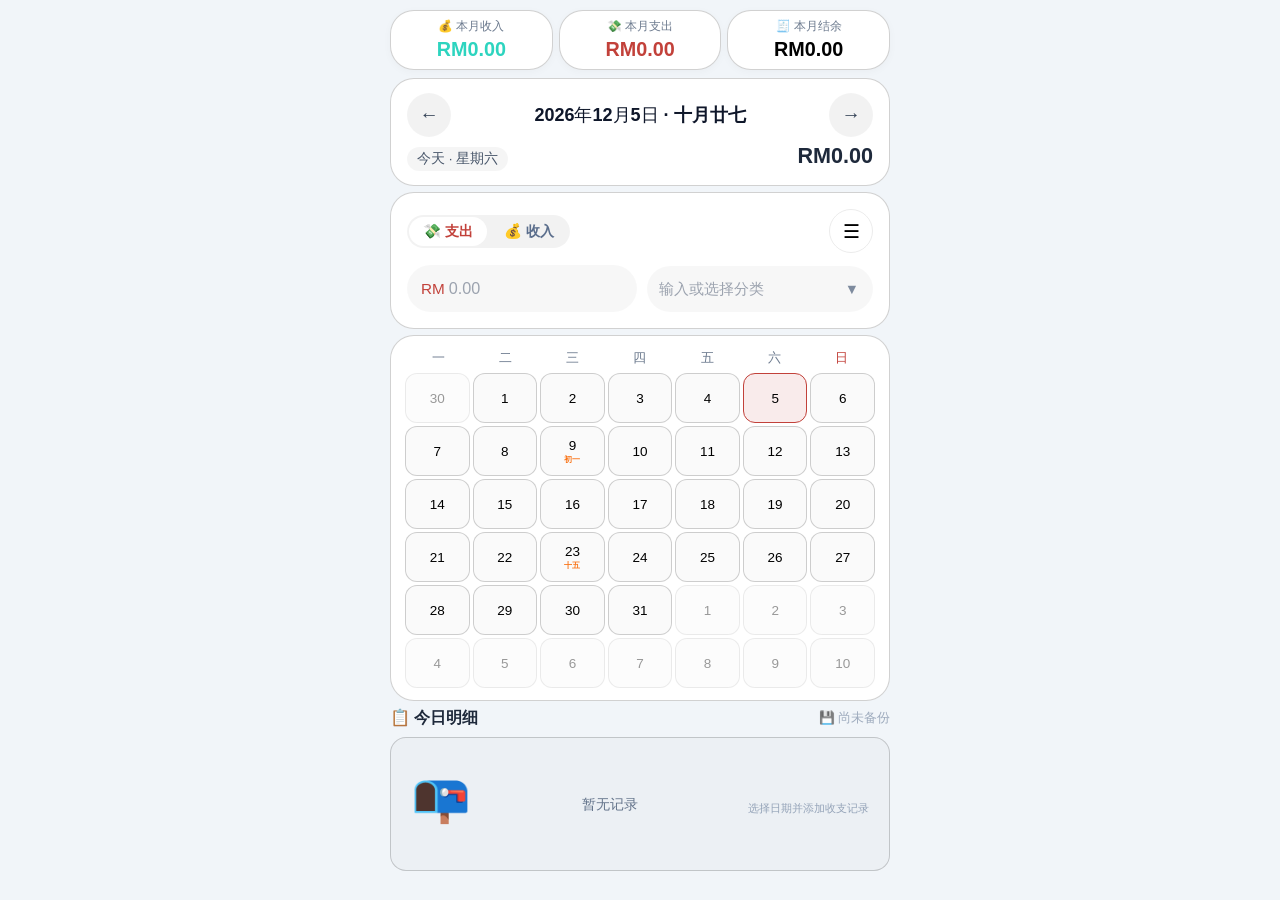
==== index.html @ 7024e341 "Add files via upload" ====
<!DOCTYPE html>
<html lang="zh">

<head>
    <link rel="manifest" href="./manifest.json">
    <meta name="theme-color" content="#f1f5f9" media="(prefers-color-scheme: light)">
    <meta name="theme-color" content="#0f172a" media="(prefers-color-scheme: dark)">
    <meta name="apple-mobile-web-app-capable" content="yes">
    <meta name="apple-mobile-web-app-status-bar-style" content="black-translucent">
    <meta name="apple-mobile-web-app-title" content="记账本">
    <link rel="apple-touch-icon" sizes="180x180" href="./icon-180.png">
<link rel="apple-touch-icon" sizes="192x192" href="./icon-192.png">
    <meta charset="UTF-8">
    <meta name="viewport" content="width=device-width, initial-scale=1.0, maximum-scale=1.0, user-scalable=no, viewport-fit=cover">
    <title>收支记账本</title>
    <style>
        * {
            box-sizing: border-box;
            margin: 0;
            padding: 0;
            -webkit-tap-highlight-color: transparent;
        }

        body {
            font-family: -apple-system, BlinkMacSystemFont, 'Segoe UI', Roboto, Helvetica, Arial, sans-serif;
            padding: 10px 10px;
            display: flex;
            justify-content: center;
            transition: background 0.2s ease, color 0.2s ease;
            font-size: var(--font-size-base);
            background: var(--bg-color);
        }

        :root {
            --card-radius: 24px;
            --card-padding: 16px;
            --stat-padding: 8px;
            --input-padding: 12px;
            --font-size-base: 18px;
            --expense-color: #c2413a;
            --income-color: #2dd4bf;
            --spacing-gap: 6px;
            --bg-color: #f1f5f9;
            --card-bg: #ffffff;
            --border-light: rgba(0, 0, 0, 0.18);
            --border-strong-light: rgba(0, 0, 0, 0.25);
        }

        .container {
            max-width: 500px;
            width: 100%;
            margin: 0 auto;
        }

        body,
        .stat-card,
        .input-card,
        .calendar-card,
        .list-card,
        .date-header,
        .amount-box,
        .category-wrapper,
        .calendar-day {
            transition: background 0.2s ease, border-color 0.2s ease, box-shadow 0.2s ease, color 0.2s ease;
        }

        .stats-row {
            display: flex;
            gap: var(--spacing-gap);
            margin-bottom: calc(var(--spacing-gap) + 2px);
        }

        .stat-card {
            flex: 1;
            background: var(--card-bg);
            border-radius: var(--card-radius);
            padding: var(--stat-padding) 4px;
            text-align: center;
            box-shadow: 0 2px 8px rgba(0, 0, 0, 0.03);
            border: 1px solid var(--border-light);
            cursor: pointer;
        }

        .stat-label {
            font-size: calc(var(--font-size-base) * 0.65);
            font-weight: 500;
            color: #6c7a8e;
            display: flex;
            align-items: center;
            justify-content: center;
            gap: 3px;
            margin-bottom: 4px;
        }

        .stat-number {
            font-size: calc(var(--font-size-base) * 1.1);
            font-weight: 700;
            font-variant-numeric: tabular-nums;
            white-space: nowrap;
        }

        .stat-card.income .stat-number {
            color: var(--income-color);
        }

        .stat-card.expense .stat-number {
            color: var(--expense-color);
        }

        .stat-card.balance .stat-number.positive {
            color: var(--income-color);
        }

        .stat-card.balance .stat-number.negative {
            color: var(--expense-color);
        }

        .date-header,
        .input-card,
        .calendar-card,
        .list-card {
            background: var(--card-bg);
            border-radius: var(--card-radius);
            border: 1px solid var(--border-light);
            margin-bottom: var(--spacing-gap);
        }

        .date-header {
            padding: calc(var(--card-padding) - 2px) var(--card-padding);
            cursor: pointer;
            user-select: none;
        }

        .calendar-nav {
            display: flex;
            justify-content: space-between;
            align-items: baseline;
            margin-bottom: 6px;
        }

        .nav-btn {
            background: rgba(0, 0, 0, 0.05);
            border: none;
            width: 44px;
            height: 44px;
            border-radius: 44px;
            font-size: 1.2rem;
            cursor: pointer;
            color: #334155;
            transition: transform 0.1s ease;
        }

        .nav-btn:active {
            background: rgba(0, 0, 0, 0.1);
            transform: scale(0.96);
        }

        #currentYearMonthDay {
            font-weight: 650;
            font-size: calc(var(--font-size-base) * 1);
            color: #0f172a;
        }

        .selected-row {
            display: flex;
            justify-content: space-between;
            align-items: baseline;
            margin-top: 2px;
            flex-wrap: wrap;
            gap: 6px;
        }

        .selected-label {
            font-size: calc(var(--font-size-base) * 0.75);
            color: #475569;
            background: rgba(0, 0, 0, 0.04);
            padding: 3px 10px;
            border-radius: 24px;
        }

        .selected-amount {
            font-size: calc(var(--font-size-base) * 1.2);
            font-weight: 700;
        }

        .selected-amount.positive {
            color: var(--income-color);
        }

        .selected-amount.negative {
            color: var(--expense-color);
        }

        .input-card {
            padding: var(--card-padding);
        }

        .input-header {
            display: flex;
            justify-content: space-between;
            align-items: center;
            margin-bottom: calc(var(--card-padding) - 4px);
        }

        .type-switch {
            display: flex;
            background: rgba(0, 0, 0, 0.05);
            border-radius: 32px;
            padding: 2px;
            gap: 3px;
        }

        .type-option {
            padding: 5px 14px;
            border-radius: 28px;
            font-weight: 600;
            font-size: calc(var(--font-size-base) * 0.8);
            cursor: pointer;
            color: #5b6e8c;
            transition: all 0.2s;
        }

        .type-option.expense.active {
            background: var(--card-bg);
            color: var(--expense-color);
        }

        .type-option.income.active {
            background: var(--card-bg);
            color: var(--income-color);
        }

        .menu-container {
            position: relative;
        }

        .menu-button {
            width: 44px;
            height: 44px;
            background: transparent;
            border-radius: 50%;
            border: 1px solid rgba(0, 0, 0, 0.08);
            display: flex;
            align-items: center;
            justify-content: center;
            font-size: 1.2rem;
            cursor: pointer;
            transition: transform 0.1s, background 0.1s;
        }

        .menu-button:active {
            transform: scale(0.95);
            background: rgba(0, 0, 0, 0.06);
        }

        .menu-dropdown {
            position: absolute;
            top: 48px;
            right: 0;
            background: var(--card-bg);
            border-radius: 20px;
            width: 210px;
            box-shadow: 0 10px 24px rgba(0, 0, 0, 0.12);
            display: none;
            z-index: 200;
            max-height: 450px;
            overflow-y: auto;
        }

        .menu-dropdown.show {
            display: block;
        }

        .menu-item {
            padding: 12px 14px;
            font-size: calc(var(--font-size-base) * 0.85);
            border-bottom: 1px solid rgba(0, 0, 0, 0.05);
            cursor: pointer;
            color: #1e293b;
            transition: background 0.1s;
        }

        .menu-item:active {
            background: rgba(0, 0, 0, 0.03);
        }

        .input-row {
            display: flex;
            gap: 10px;
            align-items: center;
        }

        .amount-box {
            flex: 1;
            background: rgba(0, 0, 0, 0.03);
            border-radius: 40px;
            display: flex;
            align-items: center;
            padding: 2px 14px;
            transition: all 0.2s ease;
        }

        .amount-box span {
            font-weight: 500;
            margin-right: 4px;
            font-size: calc(var(--font-size-base) * 0.85);
            transition: color 0.2s ease;
        }

        .amount-box input {
            flex: 1;
            border: none;
            background: transparent;
            padding: var(--input-padding) 0;
            outline: none;
            font-size: calc(var(--font-size-base) * 0.9);
            width: 100%;
            color: #1e293b;
        }

        .amount-box input::placeholder {
            color: #9ca3af;
        }

        .amount-box:focus-within {
            box-shadow: 0 0 0 2px var(--focus-color);
            background: rgba(0, 0, 0, 0.05);
        }

        .category-wrapper:focus-within {
            box-shadow: 0 0 0 2px var(--focus-color);
            background: rgba(0, 0, 0, 0.05);
        }

        .category-wrapper {
            flex: 1;
            position: relative;
            background: rgba(0, 0, 0, 0.03);
            border-radius: 40px;
            display: flex;
            align-items: center;
            padding: 2px 12px;
            gap: 4px;
            transition: all 0.2s ease;
        }

        #categoryInput {
            flex: 1;
            border: none;
            background: transparent;
            padding: var(--input-padding) 0;
            outline: none;
            font-size: calc(var(--font-size-base) * 0.85);
            width: 100%;
            color: #1e293b;
            cursor: pointer;
        }

        #categoryInput::placeholder {
            color: #9ca3af;
        }

        .dropdown-btn {
            background: transparent;
            border: none;
            font-size: calc(var(--font-size-base) * 0.8);
            color: #7e8b9e;
            cursor: pointer;
            padding: 0 2px;
        }

        .category-dropdown {
    position: absolute;
    top: calc(100% + 5px);
    left: 0;
    right: 0;
    background: var(--card-bg);
    border-radius: 18px;
    box-shadow: 0 8px 20px rgba(0, 0, 0, 0.15);
    z-index: 150;
    display: none;
    max-height: 220px;
    overflow-y: auto;
    border: 1px solid var(--border-light);
    -webkit-overflow-scrolling: touch;
    transform: translateZ(0);
}

        .category-dropdown.show {
            display: block;
        }

        .category-item {
            padding: 12px 14px;
            cursor: pointer;
            border-bottom: 1px solid rgba(0, 0, 0, 0.05);
            font-size: calc(var(--font-size-base) * 0.85);
            transition: background 0.1s;
        }

        .category-item:last-child {
            border-bottom: none;
        }

        .category-item:active {
            background: rgba(0, 0, 0, 0.05);
        }

        .calendar-card {
            padding: calc(var(--card-padding) - 2px) calc(var(--card-padding) - 2px) calc(var(--card-padding) - 4px);
        }

        .weekdays {
            display: grid;
            grid-template-columns: repeat(7, 1fr);
            text-align: center;
            margin-bottom: 6px;
            font-size: calc(var(--font-size-base) * 0.7);
            font-weight: 500;
            color: #6c7a8e;
        }

        .weekdays span:last-child {
            color: var(--expense-color);
        }

        .calendar-grid {
            display: grid;
            grid-template-columns: repeat(7, 1fr);
            gap: 3px;
        }

        .calendar-day {
            min-height: 50px;
            display: flex;
            flex-direction: column;
            align-items: center;
            justify-content: center;
            background: rgba(0, 0, 0, 0.02);
            border-radius: 12px;
            cursor: pointer;
            font-size: calc(var(--font-size-base) * 0.75);
            border: 1px solid var(--border-light);
            transition: all 0.1s ease;
            padding: 4px 0;
        }

        .calendar-day:active {
            transform: scale(0.96);
        }

        .calendar-day.other-month {
            opacity: 0.4;
        }

        .calendar-day.today {
            background: rgba(194, 65, 58, 0.1);
            border-color: var(--expense-color);
            animation: breath 2s ease-in-out infinite;
        }

        .calendar-day.selected:not(.today) {
            border: 2px solid #3b82f6;
            background: rgba(59, 130, 246, 0.1);
            box-shadow: 0 0 0 1px rgba(59, 130, 246, 0.2);
            animation: none;
        }

        @keyframes breath {
            0% {
                border-color: var(--expense-color);
                background: rgba(194, 65, 58, 0.1);
                box-shadow: 0 0 0px 0px rgba(194, 65, 58, 0.2);
            }

            50% {
                border-color: var(--expense-color);
                background: rgba(194, 65, 58, 0.25);
                box-shadow: 0 0 8px 3px rgba(194, 65, 58, 0.4);
            }

            100% {
                border-color: var(--expense-color);
                background: rgba(194, 65, 58, 0.1);
                box-shadow: 0 0 0px 0px rgba(194, 65, 58, 0.2);
            }
        }

        .day-number {
            font-weight: 500;
        }

        .day-expense {
            font-size: calc(var(--font-size-base) * 0.5);
            color: var(--expense-color);
            margin-top: 1px;
        }

        .day-income {
            font-size: calc(var(--font-size-base) * 0.5);
            color: var(--income-color);
            margin-top: 1px;
        }

        .list-card {
            padding: calc(var(--card-padding) - 2px) var(--card-padding);
            margin-bottom: 8px;
        }

        .entries-header {
            display: flex;
            justify-content: space-between;
            align-items: center;
            margin-bottom: 8px;
            flex-wrap: wrap;
            gap: 4px;
        }

        #backupStatus {
            font-size: calc(var(--font-size-base) * 0.7);
            color: #8b9ab0;
            opacity: 0.8;
        }

        body.dark-mode #backupStatus {
            color: #94a3b8;
        }

        .entries-header h4 {
            font-size: calc(var(--font-size-base) * 0.9);
            font-weight: 600;
            color: #1e293b;
        }

        .view-more-btn {
            background: none;
            border: none;
            color: var(--expense-color);
            font-size: calc(var(--font-size-base) * 0.7);
            cursor: pointer;
            padding: 8px 12px;
            transition: opacity 0.2s;
        }

        .view-more-btn:active {
            opacity: 0.6;
        }

        .entries-list {
            list-style: none;
        }

        .entries-list li {
            background: rgba(0, 0, 0, 0.02);
            border-radius: 16px;
            padding: 8px 10px;
            margin-bottom: 6px;
            display: flex;
            justify-content: space-between;
            align-items: center;
            border: 1px solid var(--border-light);
            transition: all 0.1s;
        }

        .entries-list li:active {
            transform: scale(0.98);
        }

        .entry-info {
            flex: 1;
        }

        .entry-note {
            font-weight: 500;
            font-size: calc(var(--font-size-base) * 0.85);
            color: #1e293b;
        }

        .entry-time {
            font-size: calc(var(--font-size-base) * 0.6);
            color: #8b9ab0;
            margin-top: 2px;
        }

        .entry-actions {
            display: flex;
            gap: 12px;
            align-items: center;
        }

        .entry-amount {
            font-weight: 700;
            font-size: calc(var(--font-size-base) * 0.85);
        }

        .entry-amount.expense {
            color: var(--expense-color);
        }

        .entry-amount.income {
            color: var(--income-color);
        }

        .edit-btn,
        .delete-btn {
            cursor: pointer;
            font-size: calc(var(--font-size-base) * 0.9);
            opacity: 0.6;
            transition: opacity 0.1s;
            padding: 4px;
        }

        .edit-btn:active,
        .delete-btn:active {
            opacity: 1;
            transform: scale(0.95);
        }

        .empty-state {
            text-align: center;
            color: #a0b3cc;
            padding: 20px;
            font-size: calc(var(--font-size-base) * 0.8);
        }

        .toast-container {
            position: fixed;
            bottom: 20px;
            left: 50%;
            transform: translateX(-50%);
            z-index: 1100;
            pointer-events: none;
        }

        .toast {
            background: #1e293b;
            color: white;
            padding: 8px 18px;
            border-radius: 32px;
            font-size: calc(var(--font-size-base) * 0.8);
            animation: fadeInOut 2s ease;
            box-shadow: 0 4px 12px rgba(0, 0, 0, 0.15);
        }

        @keyframes fadeInOut {
            0% {
                opacity: 0;
                transform: translateY(10px);
            }

            15% {
                opacity: 1;
                transform: translateY(0);
            }

            85% {
                opacity: 1;
                transform: translateY(0);
            }

            100% {
                opacity: 0;
                transform: translateY(-10px);
            }
        }

        .modal-overlay {
            position: fixed;
            top: 0;
            left: 0;
            width: 100%;
            height: 100%;
            background: rgba(0, 0, 0, 0.5);
            display: flex;
            align-items: center;
            justify-content: center;
            z-index: 1000;
            animation: fadeIn 0.2s ease;
        }

        @keyframes fadeIn {
            from {
                opacity: 0;
            }

            to {
                opacity: 1;
            }
        }

        .modal-content {
    background: white;
    border-radius: 28px;
    width: 90%;
    max-width: 360px;
    max-height: 85vh;
    overflow: hidden;
    display: flex;
    flex-direction: column;
    animation: slideUp 0.2s ease;
    box-shadow: 0 20px 35px rgba(0, 0, 0, 0.2);
}

        .modal-header {
            display: flex;
            justify-content: space-between;
            align-items: center;
            padding: 16px 20px;
            border-bottom: 1px solid var(--border-light);
        }

        .modal-title {
            font-size: 1.2rem;
            font-weight: 600;
            margin: 0;
        }

        .modal-close {
            background: none;
            border: none;
            font-size: 1.2rem;
            cursor: pointer;
            padding: 4px 8px;
            border-radius: 20px;
            color: #64748b;
        }

        .modal-close:hover {
            background: #f1f5f9;
        }

        .modal-body {
    flex: 1;
    overflow-y: auto;
    padding: 16px 20px;

    -webkit-overflow-scrolling: touch;

    /* 👇 新增关键 */
    min-height: 0;
    max-height: 100%;
    touch-action: pan-y;
}

        .modal-footer {
            padding: 12px 20px;
            border-top: 1px solid var(--border-light);
        }

        @keyframes slideUp {
            from {
                opacity: 0;
                transform: translateY(20px);
            }

            to {
                opacity: 1;
                transform: translateY(0);
            }
        }

        .settings-item {
            margin-bottom: 20px;
            border-bottom: 1px solid #f0f0f0;
            padding-bottom: 16px;
        }

        .settings-item:last-child {
            border-bottom: none;
        }

        .settings-label {
            font-size: calc(var(--font-size-base) * 0.75);
            font-weight: 500;
            color: #64748b;
        }

        .settings-value {
            font-size: calc(var(--font-size-base) * 0.7);
            color: #94a3b8;
            margin-top: 4px;
        }

        .reset-btn {
            background: #f1f5f9;
            border: none;
            padding: 10px;
            border-radius: 28px;
            width: 100%;
            margin-top: 10px;
            cursor: pointer;
            font-size: 0.85rem;
            color: #c2413a;
            transition: all 0.1s;
        }

        .close-btn {
            width: 100%;
            background: #f1f5f9;
            border: none;
            padding: 10px;
            border-radius: 28px;
            cursor: pointer;
            font-size: 0.85rem;
            transition: all 0.1s;
        }

        .close-btn:active,
        .reset-btn:active {
            background: #e2e8f0;
            transform: scale(0.98);
        }

        .hsl-group {
            margin-top: 8px;
        }

        .hsl-row {
            display: flex;
            align-items: center;
            gap: 10px;
            width: 100%;
            margin-top: 6px;
        }

        .hsl-sub-label {
            width: 42px;
            font-size: 0.7rem;
            color: #6c7a8e;
            flex-shrink: 0;
        }

        .color-preview-block {
            width: 42px;
            height: 36px;
            border-radius: 12px;
            border: 1px solid #ddd;
            flex-shrink: 0;
        }

        .hsl-row input[type="range"],
        .settings-item input[type="range"] {
            flex: 1 1 auto;
            width: 100%;
            min-width: 0;
            display: block;
            height: 5px;
            appearance: none;
            border-radius: 999px;
            background: linear-gradient(to right, #e5e7eb, #cbd5e1);
            outline: none;
        }

        .hsl-row input[type="range"]::-webkit-slider-thumb,
        .settings-item input[type="range"]::-webkit-slider-thumb {
            appearance: none;
            width: 18px;
            height: 18px;
            border-radius: 50%;
            background: #ffffff;
            border: 2px solid #cbd5e1;
            cursor: pointer;
            box-shadow: 0 2px 8px rgba(0, 0, 0, 0.2);
        }

        .hsl-row input[type="range"]:active::-webkit-slider-thumb,
        .settings-item input[type="range"]:active::-webkit-slider-thumb {
            transform: scale(1.1);
        }

        .edit-cat-btn,
        .delete-cat-btn {
            border: none;
            padding: 6px 12px;
            border-radius: 20px;
            font-size: 0.75rem;
            font-weight: 500;
        }

        .edit-cat-btn {
            background: rgba(59, 130, 246, 0.1);
            color: #3b82f6;
        }

        .delete-cat-btn {
            background: rgba(239, 68, 68, 0.1);
            color: #ef4444;
        }

        .add-cat-input {
            display: flex;
            gap: 8px;
            margin-top: 14px;
        }

        .add-cat-input input {
            flex: 1;
            padding: 8px;
            border-radius: 28px;
            border: 1px solid #e2e8f0;
            outline: none;
            font-size: 0.85rem;
        }

        .add-cat-input button {
            background: var(--income-color);
            color: white;
            border: none;
            padding: 8px 14px;
            border-radius: 28px;
            cursor: pointer;
            font-size: 0.8rem;
        }

        .search-result-item {
            padding: 10px;
            border-bottom: 1px solid var(--border-light);
            display: flex;
            cursor: pointer;
            justify-content: space-between;
        }

        .pay-card {
            display: flex;
            align-items: center;
            gap: 12px;
            padding: 14px 16px;
            border-radius: 18px;
            background: rgba(0, 0, 0, 0.04);
            cursor: pointer;
            transition: all 0.15s;
            border: 1px solid var(--border-light);
        }

        .pay-card:active {
            background: rgba(0, 0, 0, 0.08);
            transform: scale(0.98);
        }

        @media (max-width: 380px) {
            .calendar-day {
                min-height: 40px;
                font-size: calc(var(--font-size-base) * 0.7);
            }

            .day-expense,
            .day-income {
                font-size: calc(var(--font-size-base) * 0.45);
            }
        }

        /* 暗色模式 */
        body.dark-mode {
            --bg-color: #0f172a;
            --card-bg: #1e293b;
            --border-light: rgba(255, 255, 255, 0.08);
            --border-strong-light: rgba(255, 255, 255, 0.18);
        }

        body.dark-mode .stat-card,
        body.dark-mode .input-card,
        body.dark-mode .calendar-card,
        body.dark-mode .list-card,
        body.dark-mode .date-header {
            border-color: rgba(255, 255, 255, 0.15);
            background: var(--card-bg);
        }

        body.dark-mode .stat-label {
            color: #94a3b8;
        }

        body.dark-mode .selected-label {
            background: rgba(255, 255, 255, 0.15);
            color: #cbd5e1;
        }

        body.dark-mode .entries-header h4 {
            color: #f1f5f9;
        }

        body.dark-mode .entries-list li {
            background: rgba(255, 255, 255, 0.08);
            border-color: rgba(255, 255, 255, 0.1);
        }

        body.dark-mode .entry-note {
            color: #f1f5f9;
        }

        body.dark-mode .entry-time {
            color: #94a3b8;
        }

        body.dark-mode .amount-box input,
        body.dark-mode #categoryInput {
            color: #f1f5f9;
        }

        body.dark-mode .category-dropdown {
            background: #1e293b;
            border-color: rgba(255, 255, 255, 0.1);
        }

        body.dark-mode .category-item {
            color: #e2e8f0;
            border-bottom-color: rgba(255, 255, 255, 0.1);
        }

        body.dark-mode .menu-button {
            background: transparent;
            border: 1px solid rgba(255, 255, 255, 0.15);
            color: #e2e8f0;
        }

        body.dark-mode .menu-button:active {
            background: rgba(255, 255, 255, 0.12);
        }

        body.dark-mode .menu-dropdown {
            background: #1e293b;
            border: 1px solid rgba(255, 255, 255, 0.1);
        }

        body.dark-mode .menu-item {
            color: #e2e8f0 !important;
            border-bottom-color: rgba(255, 255, 255, 0.1);
        }

        body.dark-mode .nav-btn {
            background: rgba(255, 255, 255, 0.12);
            color: #e2e8f0;
        }

        body.dark-mode .type-switch {
            background: rgba(255, 255, 255, 0.12);
        }

        body.dark-mode .type-option {
            color: #94a3b8;
        }

        body.dark-mode .weekdays {
            color: #94a3b8;
        }

        body.dark-mode #currentYearMonthDay {
            color: #f1f5f9;
        }

        body.dark-mode .calendar-day {
            background: rgba(255, 255, 255, 0.06);
            border-color: rgba(255, 255, 255, 0.1);
            color: #e2e8f0;
        }

        body.dark-mode .modal-content {
            background: #1e293b;
            color: #f1f5f9;
        }

        body.dark-mode .modal-header {
            border-bottom-color: rgba(255, 255, 255, 0.1);
        }

        body.dark-mode .modal-close {
            color: #94a3b8;
        }

        body.dark-mode .settings-item {
            border-bottom-color: rgba(255, 255, 255, 0.1);
        }

        body.dark-mode .settings-label {
            color: #cbd5e1 !important;
        }

        body.dark-mode .reset-btn,
        body.dark-mode .close-btn {
            background: rgba(255, 255, 255, 0.1) !important;
            color: #e2e8f0 !important;
        }

        body.dark-mode .hsl-row input[type="range"],
        body.dark-mode .settings-item input[type="range"] {
            background: linear-gradient(to right, #334155, #475569);
        }

        body.dark-mode .hsl-row input[type="range"]::-webkit-slider-thumb {
            background: #1e293b;
            border: 2px solid #64748b;
        }

        .selected-amount {
            color: #1e293b;
        }

        body.dark-mode .selected-amount {
            color: #e2e8f0;
        }

        .selected-amount.positive {
            color: var(--income-color) !important;
        }

        .selected-amount.negative {
            color: var(--expense-color) !important;
        }

        .float-back-top {
            position: fixed;
            bottom: 80px;
            right: 20px;
            width: 48px;
            height: 48px;
            border-radius: 50%;
            background: var(--expense-color);
            color: white;
            display: none;
            align-items: center;
            justify-content: center;
            cursor: pointer;
            box-shadow: 0 4px 12px rgba(0, 0, 0, 0.2);
            z-index: 900;
            font-size: 20px;
            transition: transform 0.2s;
        }

        .float-back-top:active {
            transform: scale(0.95);
        }

        .float-back-top.show {
            display: flex;
        }

        button:focus-visible,
        input:focus-visible,
        select:focus-visible,
        .calendar-day:focus-visible {
            outline: 2px solid var(--expense-color);
            outline-offset: 2px;
            position: relative;
            z-index: 1;
        }

        button:focus,
        input:focus,
        select:focus {
            outline: none;
        }

        .modal-content button:focus-visible,
        .modal-content input:focus-visible {
            outline: 2px solid var(--expense-color);
            outline-offset: 2px;
        }

        .category-list-item {
            display: flex;
            justify-content: space-between;
            align-items: center;
            padding: 10px;
            border-bottom: 1px solid #edf2f7;
            font-size: 0.85rem;
            cursor: grab;
            user-select: none;
            transition: background 0.1s ease;
        }

        .category-list-item:active {
            cursor: grabbing;
        }

        .category-list-item.dragging {
            opacity: 0.5;
            background: rgba(0, 0, 0, 0.05);
        }

        .category-list-item.drag-over {
            border-top: 2px solid var(--expense-color);
        }

        .drag-handle {
            cursor: grab;
            margin-right: 10px;
            color: #94a3b8;
            font-size: 1rem;
            user-select: none;
        }

        .drag-handle:active {
            cursor: grabbing;
        }

        body.dark-mode .category-list-item.dragging {
            background: rgba(255, 255, 255, 0.1);
        }

        body.dark-mode .category-list-item.drag-over {
            border-top-color: var(--expense-color);
        }

        body.dark-mode .drag-handle {
            color: #64748b;
        }

        .highlight-category {
            background-color: #fef3c7 !important;
            transition: background-color 0.3s;
        }

        .loading-spinner {
            display: inline-block;
            width: 20px;
            height: 20px;
            border: 3px solid rgba(255, 255, 255, 0.3);
            border-radius: 50%;
            border-top-color: #fff;
            animation: spin 0.8s linear infinite;
        }

        @keyframes spin {
            to {
                transform: rotate(360deg);
            }
        }

        .pax-modal-content {
            max-width: 320px;
        }

        .pax-options {
            display: flex;
            flex-wrap: wrap;
            gap: 12px;
            justify-content: center;
            padding: 8px 0;
        }

        .pax-option {
            width: 70px;
            height: 70px;
            border-radius: 20px;
            background: rgba(0, 0, 0, 0.04);
            display: flex;
            flex-direction: column;
            align-items: center;
            justify-content: center;
            cursor: pointer;
            transition: all 0.15s ease;
            border: 2px solid transparent;
        }

        .pax-option:hover {
            background: rgba(0, 0, 0, 0.08);
        }

        .pax-option.selected {
            border-color: var(--expense-color);
            background: rgba(194, 65, 58, 0.1);
        }

        .pax-number {
            font-size: 28px;
            font-weight: 700;
            color: #1e293b;
        }

        .pax-label {
            font-size: 12px;
            color: #64748b;
            margin-top: 2px;
        }

        .pax-option.selected .pax-number {
            color: var(--expense-color);
        }

        .pax-option.selected .pax-label {
            color: var(--expense-color);
        }

        body.dark-mode .pax-option {
            background: rgba(255, 255, 255, 0.08);
        }

        body.dark-mode .pax-option:hover {
            background: rgba(255, 255, 255, 0.12);
        }

        body.dark-mode .pax-option.selected {
            background: rgba(194, 65, 58, 0.2);
        }

        body.dark-mode .pax-number {
            color: #e2e8f0;
        }

        body.dark-mode .pax-label {
            color: #94a3b8;
        }

        .pax-confirm-btn {
            width: 100%;
            padding: 14px;
            border: none;
            border-radius: 32px;
            background: var(--expense-color);
            color: white;
            font-size: 16px;
            font-weight: 600;
            cursor: pointer;
            margin-top: 16px;
            transition: all 0.15s ease;
        }

        .pax-confirm-btn:active {
            transform: scale(0.98);
            opacity: 0.9;
        }

        .pax-skip-btn {
            width: 100%;
            padding: 10px;
            border: none;
            border-radius: 32px;
            background: transparent;
            color: #64748b;
            font-size: 14px;
            cursor: pointer;
            margin-top: 8px;
            text-decoration: underline;
            text-underline-offset: 3px;
        }

        .pax-skip-btn:active {
            opacity: 0.7;
        }

        body.dark-mode .pax-skip-btn {
            color: #94a3b8;
        }

        body.dark-mode input,
        body.dark-mode .custom-select-trigger,
        body.dark-mode textarea,
        body.dark-mode select {
            background: #1e293b !important;
            color: #e2e8f0 !important;
            border-color: rgba(255, 255, 255, 0.3);
        }

        body.dark-mode input::placeholder,
        body.dark-mode textarea::placeholder {
            color: #64748b;
        }

        body.dark-mode input:focus,
        body.dark-mode .custom-select-trigger:focus {
            border-color: var(--focus-color);
        }

        body.dark-mode .modal-content input,
        body.dark-mode .modal-content .custom-select-trigger {
            background: #0f172a !important;
            border-color: rgba(255, 255, 255, 0.2);
        }

        body.dark-mode .amount-box,
        body.dark-mode .category-wrapper {
            background: #1e293b !important;
            border: 1px solid rgba(255, 255, 255, 0.1) !important;
        }

        body.dark-mode .amount-box:focus-within,
        body.dark-mode .category-wrapper:focus-within {
            box-shadow: 0 0 0 2px var(--focus-color) !important;
        }

        body.dark-mode .amount-box input,
        body.dark-mode #categoryInput {
            background: transparent !important;
            color: #e2e8f0 !important;
            border: none !important;
            outline: none !important;
        }

        .custom-select {
            position: relative;
            width: 100%;
        }

        .custom-select-trigger {
            width: 100%;
            padding: 12px 16px;
            border-radius: 28px;
            border: 1px solid rgba(0, 0, 0, 0.1);
            background: var(--card-bg);
            display: flex;
            justify-content: space-between;
            align-items: center;
            cursor: pointer;
            font-size: 15px;
            transition: all 0.15s;
        }

        .custom-select-trigger:active {
            background: rgba(0, 0, 0, 0.05);
        }

        .custom-select-trigger .arrow {
            font-size: 12px;
            color: #64748b;
            transition: transform 0.2s;
        }

        .custom-select.open .custom-select-trigger .arrow {
            transform: rotate(180deg);
        }

        .custom-select.open .custom-select-dropdown {
            display: block;
        }

        .custom-select-option {
            padding: 12px 16px;
            cursor: pointer;
            font-size: 15px;
            border-bottom: 1px solid rgba(0, 0, 0, 0.05);
            transition: background 0.1s;
        }

        .custom-select-option:last-child {
            border-bottom: none;
        }

        .custom-select-option:hover,
        .custom-select-option:active {
            background: rgba(0, 0, 0, 0.05);
        }

        .custom-select-option.selected {
            background: rgba(194, 65, 58, 0.1);
            color: var(--expense-color);
            font-weight: 500;
        }

        body.dark-mode .custom-select-trigger {
            border-color: rgba(255, 255, 255, 0.15);
        }

        body.dark-mode .custom-select-dropdown {
            background: #1e293b;
            border-color: rgba(255, 255, 255, 0.1);
        }

        body.dark-mode .custom-select-option {
            border-bottom-color: rgba(255, 255, 255, 0.1);
            color: #e2e8f0;
        }

        body.dark-mode .custom-select-option:hover {
            background: rgba(255, 255, 255, 0.1);
        }

        body.dark-mode .custom-select-option.selected {
            background: rgba(194, 65, 58, 0.2);
        }

        body.dark-mode .custom-select-trigger:active {
            background: rgba(255, 255, 255, 0.1);
        }

        .select-overlay {
            position: fixed;
            top: 0;
            left: 0;
            right: 0;
            bottom: 0;
            z-index: 1005;
            display: none;
        }

        .select-overlay.show {
            display: block;
        }

        .highlight-entry {
            background: rgba(194, 65, 58, 0.15) !important;
            border: 2px solid var(--expense-color) !important;
            transition: all 0.3s ease;
            animation: pulse-highlight 1.5s ease-in-out;
        }

        @keyframes pulse-highlight {
            0% {
                background: rgba(194, 65, 58, 0.3);
            }

            50% {
                background: rgba(194, 65, 58, 0.1);
            }

            100% {
                background: rgba(194, 65, 58, 0.15);
            }
        }

        body.dark-mode .highlight-entry {
            background: rgba(194, 65, 58, 0.25) !important;
        }

        .arrow {
            font-size: 12px;
            opacity: 0.6;
            transition: 0.2s;
        }

        .select-box {
            background: var(--card-bg);
            border-radius: 16px;
            border: 1px solid rgba(0, 0, 0, 0.1);
            position: relative;
            cursor: pointer;
        }

        body.dark-mode .select-box {
            border-color: rgba(255, 255, 255, 0.15);
            background: #1e293b;
        }

        .select-display {
            display: flex;
            justify-content: space-between;
            align-items: center;
            padding: 12px 16px;
            font-size: 15px;
        }

        .select-display .text {
            color: #1e293b;
        }

        body.dark-mode .select-display .text {
            color: #e2e8f0;
        }

        .select-display .arrow {
            font-size: 12px;
            color: #64748b;
            transition: transform 0.2s;
        }

        body.dark-mode .select-display .arrow {
            color: #94a3b8;
        }

        .select-options {
            display: none;
            position: absolute;
            top: calc(100% + 5px);
            left: 0;
            right: 0;
            background: var(--card-bg);
            border-radius: 16px;
            box-shadow: 0 8px 24px rgba(0, 0, 0, 0.15);
            z-index: 1010;
            max-height: 280px;
            overflow-y: auto;
            border: 1px solid rgba(0, 0, 0, 0.1);
        }

        body.dark-mode .select-options {
            background: #1e293b;
            border-color: rgba(255, 255, 255, 0.1);
            box-shadow: 0 8px 24px rgba(0, 0, 0, 0.4);
        }

        .select-options div {
            padding: 12px 16px;
            cursor: pointer;
            font-size: 15px;
            border-bottom: 1px solid rgba(0, 0, 0, 0.05);
            transition: background 0.1s;
            color: #1e293b;
        }

        body.dark-mode .select-options div {
            color: #e2e8f0;
            border-bottom-color: rgba(255, 255, 255, 0.1);
        }

        .select-options div:last-child {
            border-bottom: none;
        }

        .select-options div:hover,
        .select-options div:active {
            background: rgba(0, 0, 0, 0.05);
        }

        body.dark-mode .select-options div:hover,
        body.dark-mode .select-options div:active {
            background: rgba(255, 255, 255, 0.1);
        }

        .select-options div.active {
            background: rgba(194, 65, 58, 0.1);
            color: var(--expense-color);
            font-weight: 500;
        }

        body.dark-mode .select-options div.active {
            background: rgba(194, 65, 58, 0.2);
        }

        #customBox {
            margin-top: 12px;
            padding: 12px;
            background: rgba(0, 0, 0, 0.03);
            border-radius: 16px;
            display: flex;
            align-items: center;
            gap: 8px;
            flex-wrap: wrap;
        }

        body.dark-mode #customBox {
            background: rgba(255, 255, 255, 0.05);
        }

        #customBox input[type="date"] {
            flex: 1;
            min-width: 130px;
            padding: 10px 12px;
            border-radius: 12px;
            border: 1px solid rgba(0, 0, 0, 0.1);
            background: var(--card-bg);
            font-size: 14px;
            color: #1e293b;
            outline: none;
        }

        body.dark-mode #customBox input[type="date"] {
            background: #0f172a;
            border-color: rgba(255, 255, 255, 0.2);
            color: #e2e8f0;
        }

        #customBox input[type="date"]::-webkit-calendar-picker-indicator {
            cursor: pointer;
            opacity: 0.6;
        }

        body.dark-mode #customBox input[type="date"]::-webkit-calendar-picker-indicator {
            filter: invert(1);
        }

        .btn-cancel {
            width: 100%;
            padding: 12px;
            border: none;
            border-radius: 12px;
            background: #f1f5f9;
            color: #64748b;
            font-size: 15px;
            cursor: pointer;
            margin-top: 8px;
            transition: all 0.15s;
        }

        body.dark-mode .btn-cancel {
            background: rgba(255, 255, 255, 0.1);
            color: #cbd5e1;
        }

        .btn-cancel:active {
            background: #e2e8f0;
            transform: scale(0.98);
        }

        body.dark-mode .btn-cancel:active {
            background: rgba(255, 255, 255, 0.15);
        }

        .export-section-title {
            font-weight: 600;
            margin-bottom: 8px;
            color: #1e293b;
            font-size: 14px;
        }

        body.dark-mode .export-section-title {
            color: #e2e8f0;
        }

        body.dark-mode .modal-content input,
        body.dark-mode .modal-content .custom-select-trigger,
        body.dark-mode #editAmount,
        body.dark-mode #editCategory,
        body.dark-mode #editCatInput,
        body.dark-mode #newCategoryName,
        body.dark-mode #deleteConfirmInput,
        body.dark-mode #searchKeyword,
        body.dark-mode #searchStartDate,
        body.dark-mode #searchEndDate,
        body.dark-mode #searchMinAmount,
        body.dark-mode #searchMaxAmount {
            border: 1px solid rgba(255, 255, 255, 0.25) !important;
            background: #0f172a !important;
            color: #e2e8f0 !important;
        }

        body.dark-mode .modal-content input:focus {
            border-color: var(--expense-color) !important;
            box-shadow: 0 0 0 2px rgba(194, 65, 58, 0.3) !important;
        }

        body.dark-mode .custom-select-option:hover,
        body.dark-mode .select-options div:hover {
            background: rgba(255, 255, 255, 0.15) !important;
        }

        body.dark-mode .modal-content .settings-item {
            border-bottom-color: rgba(255, 255, 255, 0.1) !important;
        }

        body.dark-mode input[type="range"] {
            background: linear-gradient(to right, #475569, #64748b) !important;
        }

        body.dark-mode input[type="range"]::-webkit-slider-thumb {
            background: #e2e8f0 !important;
            border: 2px solid #94a3b8 !important;
        }

        body.dark-mode .modal-content {
            background: #1e293b !important;
            color: #f1f5f9 !important;
        }

        body.dark-mode .category-list-item {
            border-bottom-color: rgba(255, 255, 255, 0.1) !important;
        }

        body.dark-mode #searchResults {
            border-top-color: rgba(255, 255, 255, 0.1) !important;
        }

        body.dark-mode .search-result-item {
            border-bottom-color: rgba(255, 255, 255, 0.08) !important;
            color: #e2e8f0 !important;
        }

        body.dark-mode .pay-card {
            background: rgba(255, 255, 255, 0.06) !important;
            border-color: rgba(255, 255, 255, 0.1) !important;
        }

        body.dark-mode .pay-card:active {
            background: rgba(255, 255, 255, 0.12) !important;
        }

        body.dark-mode .pax-option {
            background: rgba(255, 255, 255, 0.06) !important;
        }

        body.dark-mode .pax-option.selected {
            background: rgba(194, 65, 58, 0.25) !important;
        }

        body.dark-mode .color-preview-block {
            border-color: rgba(255, 255, 255, 0.2) !important;
        }

        body.dark-mode .select-box {
            border-color: rgba(255, 255, 255, 0.15) !important;
            background: #1e293b !important;
        }

        body.dark-mode button:disabled {
            opacity: 0.5 !important;
            background: rgba(255, 255, 255, 0.1) !important;
            color: #94a3b8 !important;
        }

        .export-note-modal {
            background: var(--card-bg);
            border: 1px solid var(--border-light);
            transition: background 0.2s ease, border-color 0.2s ease;
        }

        .export-note-modal .modal-title {
            color: #1e293b;
            transition: color 0.2s ease;
        }

        body.dark-mode .export-note-modal {
            background: #1e293b;
            border-color: rgba(255, 255, 255, 0.15);
        }

        body.dark-mode .export-note-modal .modal-title {
            color: #f1f5f9;
        }

        body.dark-mode .export-note-modal .cancel-btn {
            background: #475569 !important;
        }

        body.dark-mode .export-note-modal .record-badge {
            background: #334155 !important;
            color: #cbd5e1 !important;
        }

        body.dark-mode .export-note-modal textarea {
            background: #0f172a !important;
            border-color: rgba(255, 255, 255, 0.2) !important;
            color: #e2e8f0 !important;
        }

        body.dark-mode #noteInput {
            background: #0f172a !important;
            border-color: rgba(255, 255, 255, 0.2) !important;
            color: #e2e8f0 !important;
        }

        body.dark-mode #noteInput::placeholder {
            color: #64748b !important;
        }

        body.dark-mode #skipNoteBtn {
            background: rgba(255, 255, 255, 0.1) !important;
            color: #cbd5e1 !important;
        }

        .currency-option,
        .lang-option {
            transition: all 0.2s ease;
        }

        body.dark-mode .currency-option,
        body.dark-mode .lang-option {
            color: #e2e8f0 !important;
        }

        body.dark-mode .currency-option:hover,
        body.dark-mode .lang-option:hover {
            background: rgba(255, 255, 255, 0.1) !important;
        }
        body.modal-open {
    overflow: hidden;
    position: fixed;
    width: 100%;
}
.custom-select-dropdown {
    position: absolute;
    z-index: 10000;
    max-height: 280px;
    height: auto;
    overflow-y: auto;
    overflow-x: hidden;
    background: var(--card-bg);
    border-radius: 16px;
    box-shadow: 0 8px 24px rgba(0, 0, 0, 0.2);
    border: 1px solid var(--border-light);
    display: none;
    -webkit-overflow-scrolling: touch !important;
    transform: translateZ(0) !important;
    touch-action: pan-y !important;
}
        .feature-hint {
            font-size: 11px;
            background: rgba(0, 0, 0, 0.05);
            padding: 6px 10px;
            border-radius: 12px;
            text-align: center;
            margin-top: 8px;
            color: #5b6e8c;
        }
        body.dark-mode .feature-hint {
            background: rgba(255, 255, 255, 0.08);
            color: #94a3b8;
        }
        /* 农历特殊标识：初一十五 呼吸动画 */
.day-lunar-special {
    font-size: calc(var(--font-size-base) * 0.45);
    color: #f97316;
    text-align: center;
    margin-top: 2px;
    font-weight: 600;
    line-height: 1.2;
    animation: lunarBreathing 2.2s ease-in-out infinite;
}

@keyframes lunarBreathing {
    0% {
        opacity: 0.6;
        transform: scale(0.92);
        text-shadow: 0 0 0px rgba(249, 115, 22, 0);
    }
    50% {
        opacity: 1;
        transform: scale(1.08);
        text-shadow: 0 0 5px rgba(249, 115, 22, 0.5);
    }
    100% {
        opacity: 0.6;
        transform: scale(0.92);
        text-shadow: 0 0 0px rgba(249, 115, 22, 0);
    }
}

/* 暗色模式下的农历颜色 */
body.dark-mode .day-lunar-special {
    color: #fb923c;
}
/* ========= 优雅毛玻璃弹窗（精简版，无特大图标） ========= */
.elegant-toast-overlay {
    position: fixed;
    top: 0;
    left: 0;
    width: 100%;
    height: 100%;
    z-index: 10001;
    display: flex;
    align-items: center;
    justify-content: center;
    pointer-events: none;
}
.elegant-toast-card {
    background: rgba(30, 41, 59, 0.92);
    backdrop-filter: blur(20px);
    -webkit-backdrop-filter: blur(20px);
    border-radius: 32px;
    padding: 18px 26px;
    min-width: 220px;
    max-width: 300px;
    text-align: center;
    box-shadow: 0 20px 35px -10px rgba(0,0,0,0.3);
    animation: toastFloatIn 0.25s ease-out;
    pointer-events: auto;
}
body.dark-mode .elegant-toast-card {
    background: rgba(15, 23, 42, 0.94);
}
.toast-line { margin: 5px 0; line-height: 1.4; font-size: 16px; font-weight: 500; }
.toast-line.status { color: white; }
.toast-line.detail { color: rgba(255,255,255,0.85); }
.toast-line.amount { font-weight: 600; margin-top: 6px; }
.toast-line.amount.expense { color: #fda4af; }
.toast-line.amount.income { color: #6ee7b7; }

@keyframes toastFloatIn {
    0% { opacity: 0; transform: translateY(16px) scale(0.96); }
    100% { opacity: 1; transform: translateY(0) scale(1); }
}
    </style>
</head>

<body>
    <div id="loadingOverlay" style="position:fixed;top:0;left:0;width:100%;height:100%;background:var(--bg-color);display:flex;align-items:center;justify-content:center;z-index:9999;transition:opacity 0.3s ease;">
        <div style="text-align:center;">
            <div class="loading-spinner" style="width:40px;height:40px;border:4px solid rgba(0,0,0,0.1);border-top-color:var(--expense-color);"></div>
            <div style="margin-top:16px;color:#64748b;font-size:14px;">加载中...</div>
        </div>
    </div>
    <script>
        // 兜底保护：独立于主脚本运行。若8秒后主流程仍未完成初始化（多为浏览器
        // 不支持/禁用了 IndexedDB，如无痕模式或以 file:// 方式直接打开本文件），
        // 主动提示原因，而不是让用户误以为在正常加载。
        setTimeout(function() {
            var overlay = document.getElementById('loadingOverlay');
            if (overlay && overlay.style.display !== 'none' && overlay.style.opacity !== '0') {
                overlay.innerHTML = '<div style="text-align:center;padding:24px;max-width:320px;">' +
                    '<div style="font-size:15px;color:#334155;font-weight:600;margin-bottom:8px;">加载时间过长</div>' +
                    '<div style="font-size:13px;color:#64748b;line-height:1.6;">当前浏览器可能不支持或禁用了本地存储（IndexedDB），常见于无痕/隐私模式，或直接双击打开本地文件而非通过网址访问。<br><br>请尝试：更换为 Chrome 浏览器、退出无痕模式，或将文件部署到网页服务器后再访问。</div>' +
                    '</div>';
            }
        }, 8000);
    </script>

    <div class="container">
        <div class="stats-row">
            <div class="stat-card income" role="button" tabindex="0" aria-label="查看本月收入详情">
                <div class="stat-label">💰 本月收入</div>
                <div class="stat-number" id="monthIncomeAmount">+RM0.00</div>
            </div>
            <div class="stat-card expense" role="button" tabindex="0" aria-label="查看本月支出详情">
                <div class="stat-label">💸 本月支出</div>
                <div class="stat-number" id="monthExpenseAmount">-RM0.00</div>
            </div>
            <div class="stat-card balance" role="button" tabindex="0" aria-label="查看本月结余详情">
                <div class="stat-label">🧾 本月结余</div>
                <div class="stat-number" id="monthBalanceAmount">RM0.00</div>
            </div>
        </div>

        <div class="date-header" id="swipeArea" role="button" tabindex="0" aria-label="滑动切换月份，点击选择日期">
            <div class="calendar-nav">
                <button class="nav-btn" id="prevMonth" aria-label="上个月">←</button>
                <div id="currentYearMonthDay"></div>
                <button class="nav-btn" id="nextMonth" aria-label="下个月">→</button>
            </div>
            <div class="selected-row">
                <div class="selected-label" id="selectedDateLabel"></div>
                <div class="selected-amount" id="selectedDateTotal">RM0.00</div>
            </div>
        </div>

        <div class="input-card">
            <div class="input-header">
                <div class="type-switch" id="typeSwitch" role="tablist" aria-label="收支类型切换">
                    <div class="type-option expense active" data-type="expense" role="tab" aria-selected="true">💸 支出</div>
                    <div class="type-option income" data-type="income" role="tab" aria-selected="false">💰 收入</div>
                </div>
                <div class="menu-container">
                    <button class="menu-button" id="menuButton" aria-label="菜单" aria-expanded="false" aria-haspopup="true">☰</button>
                    <div class="menu-dropdown" id="menuDropdown" role="menu">
                        <div class="menu-item" id="installAppBtn" role="menuitem">📱 安装应用</div>
                        <div class="menu-item" id="settingsMenuItem" role="menuitem">🎨 界面设置</div>
                        <div class="menu-item" id="darkModeMenuItem" role="menuitem">🌙 暗色模式</div>
                        <div class="menu-item" id="languageMenuItem" role="menuitem">🌐 语言 / Language</div>
                        <div class="menu-item" id="currencyMenuItem" role="menuitem">💱 切换货币</div>
                        <div class="menu-item" id="statisticsMenuItem" role="menuitem">📊 月度统计</div>
                        <div class="menu-item" id="searchMenuItem" role="menuitem">🔍 搜索记录</div>
                        <div class="menu-item" id="manageExpenseCategories" role="menuitem">📝 管理支出分类</div>
                        <div class="menu-item" id="manageIncomeCategories" role="menuitem">💰 管理收入分类</div>
                        <div class="menu-item" id="managePaymentTypes" role="menuitem">💳 管理支付方式</div>
                        <div class="menu-item" id="manageIncomePaymentTypes" role="menuitem">💰 管理收款方式</div>
                        <div class="menu-item" id="togglePaxFeature" role="menuitem">🍽️ 人份选择 [已关闭 🔴]</div>
                        <div class="menu-item" id="toggleNoteFeature" role="menuitem">📝 备注填写 [已关闭 🔴]</div>
<div class="menu-item" id="exportNoteBtn" role="menuitem"> 导出笔记（以文字分享）</div>
                        <div class="menu-item" id="exportMenuItem" role="menuitem">📤 导出备份（可选月份）</div>
                        <div class="menu-item" id="importMenuItem" role="menuitem">📥 导入备份（可选月份）</div>
                        <div class="menu-item" id="clearDataMenuItem" role="menuitem">🗑 清空所有数据</div>
                    </div>
                </div>
            </div>
            <div class="input-row">
                <div class="amount-box">
                    <span id="currencySymbol">RM</span>
                    <input type="text" id="amountInput" placeholder="0.00" inputmode="numeric" aria-label="金额">
                </div>
                <div class="category-wrapper">
                    <input type="text" id="categoryInput" placeholder="输入或选择分类" aria-label="分类" autocomplete="off">
                    <button class="dropdown-btn" id="dropdownBtn" aria-label="选择分类">▼</button>
                    <div class="category-dropdown" id="categoryDropdown" role="listbox"></div>
                </div>
            </div>
        </div>

        <div class="calendar-card">
            <div class="weekdays" aria-hidden="true">
                <span>一</span><span>二</span><span>三</span><span>四</span><span>五</span><span>六</span><span>日</span>
            </div>
            <div class="calendar-grid" id="calendarGrid" role="grid" aria-label="日历"></div>
        </div>

        <div class="entries-header">
            <h4>📋 今日明细 <span id="entryCount"></span></h4>
            <div style="display:flex; align-items:center; gap:10px;">
                <span id="backupStatus">💾 尚未备份</span>
                <button class="view-more-btn" id="viewMoreBtn">查看全部</button>
            </div>
        </div>

        <ul class="entries-list" id="entriesList"></ul>
    </div>

    <button class="float-back-top" id="floatBackTop" aria-label="返回顶部">↑</button>

    <template id="modalTemplate">
        <div class="modal-overlay" role="dialog" aria-modal="true">
            <div class="modal-content">
                <div class="modal-header">
                    <h3 class="modal-title"></h3>
                    <button class="modal-close" aria-label="关闭">✕</button>
                </div>
                <div class="modal-body"></div>
                <div class="modal-footer"></div>
            </div>
        </div>
    </template>

    <script>
        (function() {
            'use strict';

            // ==================== 农历计算模块（完整修复版）====================
const Lunar = (function() {
    // 农历数据 1900-2100
    const lunarInfo = [
        0x04bd8, 0x04ae0, 0x0a570, 0x054d5, 0x0d260, 0x0d950, 0x16554, 0x056a0, 0x09ad0, 0x055d2,
        0x04ae0, 0x0a5b6, 0x0a4d0, 0x0d250, 0x1d255, 0x0b540, 0x0d6a0, 0x0ada2, 0x095b0, 0x14977,
        0x04970, 0x0a4b0, 0x0b4b5, 0x06a50, 0x06d40, 0x1ab54, 0x02b60, 0x09570, 0x052f2, 0x04970,
        0x06566, 0x0d4a0, 0x0ea50, 0x06e95, 0x05ad0, 0x02b60, 0x186e3, 0x092e0, 0x1c8d7, 0x0c950,
        0x0d4a0, 0x1d8a6, 0x0b550, 0x056a0, 0x1a5b4, 0x025d0, 0x092d0, 0x0d2b2, 0x0a950, 0x0b557,
        0x06ca0, 0x0b550, 0x15355, 0x04da0, 0x0a5b0, 0x14573, 0x052b0, 0x0a9a8, 0x0e950, 0x06aa0,
        0x0aea6, 0x0ab50, 0x04b60, 0x0aae4, 0x0a570, 0x05260, 0x0f263, 0x0d950, 0x05b57, 0x056a0,
        0x096d0, 0x04dd5, 0x04ad0, 0x0a4d0, 0x0d4d4, 0x0d250, 0x0d558, 0x0b540, 0x0b6a0, 0x195a6,
        0x095b0, 0x049b0, 0x0a974, 0x0a4b0, 0x0b27a, 0x06a50, 0x06d40, 0x0af46, 0x0ab60, 0x09570,
        0x04af5, 0x04970, 0x064b0, 0x074a3, 0x0ea50, 0x06b58, 0x055c0, 0x0ab60, 0x096d5, 0x092e0,
        0x0c960, 0x0d954, 0x0d4a0, 0x0da50, 0x07552, 0x056a0, 0x0abb7, 0x025d0, 0x092d0, 0x0cab5,
        0x0a950, 0x0b4a0, 0x0baa4, 0x0ad50, 0x055d9, 0x04ba0, 0x0a5b0, 0x15176, 0x052b0, 0x0a930,
        0x07954, 0x06aa0, 0x0ad50, 0x05b52, 0x04b60, 0x0a6e6, 0x0a4e0, 0x0d260, 0x0ea65, 0x0d530,
        0x05aa0, 0x076a3, 0x096d0, 0x04afb, 0x04ad0, 0x0a4d0, 0x1d0b6, 0x0d250, 0x0d520, 0x0dd45,
        0x0b5a0, 0x056d0, 0x055b2, 0x049b0, 0x0a577, 0x0a4b0, 0x0aa50, 0x1b255, 0x06d20, 0x0ada0,
        0x14b63, 0x09370, 0x049f8, 0x04970, 0x064b0, 0x168a6, 0x0ea50, 0x06b20, 0x1a6c4, 0x0aae0,
        0x092e0, 0x0d2e3, 0x0c960, 0x0d557, 0x0d4a0, 0x0da50, 0x05d55, 0x056a0, 0x0a6d0, 0x055d4,
        0x052d0, 0x0a9b8, 0x0a950, 0x0b4a0, 0x0b6a6, 0x0ad50, 0x055a0, 0x0aba4, 0x0a5b0, 0x052b0,
        0x0b273, 0x06930, 0x07337, 0x06aa0, 0x0ad50, 0x14b55, 0x04b60, 0x0a570, 0x054e4, 0x0d160,
        0x0e968, 0x0d520, 0x0daa0, 0x16aa6, 0x056d0, 0x04ae0, 0x0a9d4, 0x0a2d0, 0x0d150, 0x0f252,
        0x0d520
    ];

    const solarTerms = [
        '小寒', '大寒', '立春', '雨水', '惊蛰', '春分', '清明', '谷雨', '立夏', '小满', '芒种', '夏至',
        '小暑', '大暑', '立秋', '处暑', '白露', '秋分', '寒露', '霜降', '立冬', '小雪', '大雪', '冬至'
    ];

    const lunarMonthNames = ['正', '二', '三', '四', '五', '六', '七', '八', '九', '十', '冬', '腊'];
    const lunarDayNames = [
        '初一', '初二', '初三', '初四', '初五', '初六', '初七', '初八', '初九', '初十',
        '十一', '十二', '十三', '十四', '十五', '十六', '十七', '十八', '十九', '二十',
        '廿一', '廿二', '廿三', '廿四', '廿五', '廿六', '廿七', '廿八', '廿九', '三十'
    ];

    // 公历日期转农历
    function solarToLunar(date) {
    // 获取年月日
    const year = date.getFullYear();
    const month = date.getMonth() + 1;
    const day = date.getDate();
    
    // 1900年1月31日为农历1900年正月初一
    const baseYear = 1900;
    const baseMonth = 1;
    const baseDay = 31;
    
    let offset = 0;
    // 计算从1900年1月31日到输入日期的天数
    for (let y = baseYear; y < year; y++) {
        offset += 365;
        if ((y % 4 === 0 && y % 100 !== 0) || (y % 400 === 0)) {
            offset += 1;
        }
    }
    
    // 累加当年经过的月份天数
    const monthDays = [31, 28, 31, 30, 31, 30, 31, 31, 30, 31, 30, 31];
    if ((year % 4 === 0 && year % 100 !== 0) || (year % 400 === 0)) {
        monthDays[1] = 29;
    }
    for (let m = 1; m < month; m++) {
        offset += monthDays[m - 1];
    }
    offset += day - baseDay;
    
    // 确定农历年份
    let lunarYear = baseYear;
    let daysInLunarYear = getYearDays(lunarYear);
    while (offset >= daysInLunarYear) {
        offset -= daysInLunarYear;
        lunarYear++;
        daysInLunarYear = getYearDays(lunarYear);
    }
    
    // 确定农历月份和日期
    let lunarMonth = 1;
    let isLeap = false;
    const leapMonth = getLeapMonth(lunarYear);
    
    for (let m = 1; m <= 12; m++) {
        let daysInMonth;
        
        // 处理闰月
        if (leapMonth > 0 && m === leapMonth + 1 && !isLeap) {
            isLeap = true;
            m--;
            daysInMonth = getLeapDays(lunarYear);
        } else {
            daysInMonth = getMonthDays(lunarYear, m);
        }
        
        if (offset < daysInMonth) {
            lunarMonth = m;
            break;
        }
        
        offset -= daysInMonth;
        
        if (leapMonth === m && isLeap) {
            isLeap = false;
        }
    }
    
    const lunarDay = offset + 1;
    
    // 获取农历日期名称
    const dayName = lunarDayNames[lunarDay - 1];
    // 获取农历月份名称
    const monthName = (isLeap ? '闰' : '') + lunarMonthNames[lunarMonth - 1];
    
    return {
        year: lunarYear,
        month: lunarMonth,
        day: lunarDay,
        isLeap: isLeap,
        monthName: monthName,
        dayName: dayName
    };
}

    function getLeapMonth(year) {
        return lunarInfo[year - 1900] & 0xf;
    }

    function getLeapDays(year) {
        if (getLeapMonth(year)) {
            return (lunarInfo[year - 1900] & 0x10000) ? 30 : 29;
        }
        return 0;
    }

    function getMonthDays(year, month) {
        return (lunarInfo[year - 1900] & (0x10000 >> month)) ? 30 : 29;
    }

    function getYearDays(year) {
        let sum = 348;
        for (let i = 0x8000; i > 0x8; i >>= 1) {
            sum += (lunarInfo[year - 1900] & i) ? 1 : 0;
        }
        return sum + getLeapDays(year);
    }

    // 直接基于年月日计算农历，不依赖 Date 对象，避免时区问题
    function solarToLunarFromYMD(year, month, day) {
        // 1900年1月31日为农历1900年正月初一
        const baseYear = 1900;
        const baseMonth = 1;
        const baseDay = 31;
        
        let offset = 0;
        // 计算从1900年1月31日到输入日期的天数
        for (let y = baseYear; y < year; y++) {
            offset += 365;
            if ((y % 4 === 0 && y % 100 !== 0) || (y % 400 === 0)) {
                offset += 1;
            }
        }
        
        // 累加当年经过的月份天数
        const monthDays = [31, 28, 31, 30, 31, 30, 31, 31, 30, 31, 30, 31];
        if ((year % 4 === 0 && year % 100 !== 0) || (year % 400 === 0)) {
            monthDays[1] = 29;
        }
        for (let m = 1; m < month; m++) {
            offset += monthDays[m - 1];
        }
        offset += day - baseDay;
        
        // 确定农历年份
        let lunarYear = baseYear;
        let daysInLunarYear = getYearDays(lunarYear);
        while (offset >= daysInLunarYear) {
            offset -= daysInLunarYear;
            lunarYear++;
            daysInLunarYear = getYearDays(lunarYear);
        }
        
        // 确定农历月份和日期
        let lunarMonth = 1;
        let isLeap = false;
        const leapMonth = getLeapMonth(lunarYear);
        
        for (let m = 1; m <= 12; m++) {
            let daysInMonth;
            
            // 处理闰月
            if (leapMonth > 0 && m === leapMonth + 1 && !isLeap) {
                isLeap = true;
                m--;
                daysInMonth = getLeapDays(lunarYear);
            } else {
                daysInMonth = getMonthDays(lunarYear, m);
            }
            
            if (offset < daysInMonth) {
                lunarMonth = m;
                break;
            }
            
            offset -= daysInMonth;
            
            if (leapMonth === m && isLeap) {
                isLeap = false;
            }
        }
        
        const lunarDay = offset + 1;
        
        return {
            year: lunarYear,
            month: lunarMonth,
            day: lunarDay,
            isLeap: isLeap,
            monthName: (isLeap ? '闰' : '') + lunarMonthNames[lunarMonth - 1],
            dayName: lunarDayNames[lunarDay - 1]
        };
    }

        return {
        solarToLunar: solarToLunar,
        solarToLunarFromYMD: solarToLunarFromYMD,
        getLunarDate: function(date) {
            return solarToLunar(date);
        }
    };
})();

            // ==================== 常量定义 ====================
            const CONSTANTS = {
    APP_VERSION: '1.4', // ← 每次修改后递增版本号
    
    STORAGE_KEYS: {
        ENTRIES: 'book_v1_main',
        EXPENSE_CATS: 'book_expense_cats_v1',
        INCOME_CATS: 'book_income_cats_v1',
        PAYMENT_TYPES: 'book_payment_types_v1',
        INCOME_PAYMENT_TYPES: 'book_income_payment_types_v1',
        SETTINGS: 'book_ui_settings_v1'
    },
    
    // ===== 默认支出分类 =====
    DEFAULT_CATS: {
        EXPENSE: ['早餐', '午餐', '晚餐', '面包', '牛奶', '水果', '打油', '购物', '娱乐', '居家', '其他'],
        INCOME: ['薪水', '奖金', '红包', '投资', '报销', '其他']
    },
    
    // ===== 默认支出方式 =====
    DEFAULT_PAYMENT_TYPES: ['现金', 'TNG', '银行扫码', '借记卡', '信用卡'],
    
    // ===== 默认收款方式 =====
    DEFAULT_INCOME_PAYMENT_TYPES: ['现金', 'TNG', '银行转账', '其他'],
    
    DELETE_CONFIRM_WORD: 'DELETE',
    MAX_ENTRIES: 5000,
    SWIPE_THRESHOLD: 50,
    MAX_AMOUNT: 1000000,
    MAX_NOTE_LENGTH: 100
};
            // ==================== 功能开关 ====================
            let featurePaxEnabled = false;   // 人份选择开关（默认关闭）
            let featureNoteEnabled = false;  // 备注填写开关（默认关闭）

                        // ==================== 多语言配置 ====================
            const LANGUAGES = {
                'zh-CN': {
                    name: '简体中文',
                    months: ['1月', '2月', '3月', '4月', '5月', '6月', '7月', '8月', '9月', '10月', '11月', '12月'],
                    weekdays: ['星期日', '星期一', '星期二', '星期三', '星期四', '星期五', '星期六'],
                    weekdaysShort: ['一', '二', '三', '四', '五', '六', '日'],
                    today: '今天',
                    monthIncome: '💰 本月收入',
                    monthExpense: '💸 本月支出',
                    monthBalance: '🧾 本月结余',
                    expense: '💸 支出',
                    income: '💰 收入',
                    amountPlaceholder: '0.00',
                    categoryPlaceholder: '输入或选择分类',
                    installApp: '📱 安装应用',
                    installedApp: '✅ 已安装应用',
                    addToHome: '📱 添加到主屏幕',
                    settings: '🎨 界面设置',
                    darkMode: '🌙 暗色模式',
                    lightMode: '☀️ 亮色模式',
                    language: '🌐 语言 / Language',
                    currency: '💱 切换货币',
                    statistics: '📊 月度统计',
                    search: '🔍 搜索记录',
                    manageExpenseCats: '📝 管理支出分类',
                    manageIncomeCats: '💰 管理收入分类',
                    managePaymentTypes: '💳 管理支付方式',
                    manageIncomePaymentTypes: '💰 管理收款方式',
                    exportNote: '📄 导出笔记（以文字分享）',
                    exportBackup: '📤 导出备份（可选月份）',
                    importBackup: '📥 导入备份（可选月份）',
                    clearData: '🗑 清空所有数据',
                    todayDetails: '📋 今日明细',
                    viewAll: '查看全部',
                    viewDetails: '查看详情',
                    noRecords: '暂无记录',
                    selectDateAdd: '选择日期并添加收支记录',
                    notBackedUp: '💾 尚未备份',
                    justBackedUp: '💾 刚刚备份',
                    hoursAgo: '小时前备份',
                    daysAgo: '天前备份',
                    totalExpense: '💸 总支出',
                    totalIncome: '💰 总收入',
                    totalBalance: '🧾 总结余',
                    uncategorizedExpense: '未分类支出',
                    uncategorizedIncome: '未分类收入',
                    breakfast: '早餐',
                    lunch: '午餐',
                    dinner: '晚餐',
                    bread: '面包',
                    milk: '牛奶',
                    fruit: '水果',
                    fuel: '打油',
                    shopping: '购物',
                    entertainment: '娱乐',
                    home: '居家',
                    other: '其他',
                    salary: '薪水',
                    bonus: '奖金',
                    redPacket: '红包',
                    investment: '投资',
                    reimbursement: '报销',
                    cash: '现金',
                    ewallet: 'TNG',
                    bankQR: '银行扫码',
                    creditCard: '信用卡',
                    debitCard: '借记卡',
                    bankTransfer: '银行转账',
                    selectPayment: '选择支付方式',
                    selectIncomePayment: '选择收款方式',
                    addNote: '📝 添加备注',
                    selectServings: '🍽️ 选择份数',
                    editRecord: '✏️ 编辑记录',
                    deleteRecord: '🗑 删除记录',
                    allRecords: '📋 全部记录',
                    confirmDelete: '确定要删除这条记录吗？',
                    deleteWarning: '删除后无法恢复。',
                    delete: '删除',
                    cancel: '取消',
                    save: '保存',
                    close: '关闭',
                    confirm: '确认',
                    servings: '人份',
                    confirmServings: '确定 · ',
                    skipServings: '跳过，不记录份数',
                    addNoteLabel: ' 添加备注（可选）',
                    notePlaceholder: '在此可为已选择的分类添加备注...',
                    leaveEmpty: '留空则只记录分类名称',
                    skip: '跳过',
                    saveRecord: '保存记录',
                    saved: '已记账',
                    modified: '修改成功',
                    deleted: '已删除',
                    switchedTo: '已切换至',
                    darkModeOn: '已切换至暗色模式',
                    lightModeOn: '已切换至亮色模式',
                    lunarOn: '🌙 农历已开启',
                    lunarOff: '☀️ 农历已关闭',
                    enterValidAmount: '请输入有效金额',
                    enterCategory: '请输入分类',
                    enterAmount: '请输入金额',
                    selectCategory: '请选择或输入分类',
                    amountTooLarge: '金额不能超过',
                    noteTruncated: '备注已自动截断至',
                    waitProcessing: '请稍候，正在处理中...',
                    saveFailed: '❌ 保存失败，请重试',
                    deleteFailed: '❌ 删除失败，请重试',
                    noDataExport: '📭 没有记录可以导出',
                    noRecordsThisMonth: '📭 该月份没有记录',
                    exported: '✅ 已导出',
                    importSuccess: '🎉 导入完成！当前共',
                    records: '条记录',
                    dataCleared: '✅ 所有数据已清空',
                    settingsSaved: '设置已保存',
                    resetDefault: '已恢复默认设置',
                    copySuccess: '✅ 已复制到剪贴板',
                    copyFailed: '❌ 复制失败，请手动复制',
                    offline: '📴 当前处于离线模式',
                    online: '🌐 网络已恢复',
                    newVersion: '🔄 发现新版本，刷新页面后生效',
                    autoCleaned: '⚠️ 已自动清理',
                    oldestRecords: '条最旧记录',
                    monthSummary: '📌 本月汇总',
                    monthRecords: '本月共',
                    recordsCount: '笔记录',
                    noRecordsMonth: '📭 本月暂无记录',
                    expenseLabel: '💸 支出',
                    incomeLabel: '💰 收入',
                    balanceLabel: '🧾 结余',
                    paymentStats: '💳 支付方式统计',
                    categoryStats: '分类统计',
                    incomePaymentStats: '💰 收款方式统计',
                    searchRecords: '🔍 搜索记录',
                    keyword: '关键词（分类/支付方式）',
                    enterKeyword: '输入关键词...',
                    startDate: '起始日期',
                    endDate: '结束日期',
                    minAmount: '最小金额',
                    maxAmount: '最大金额',
                    unlimited: '不限',
                    type: '收支类型',
                    all: '全部',
                    search_: '🔍 搜索',
                    reset: '重置',
                    noResults: '📭 没有找到记录',
                    enterConditions: '输入条件后点击搜索',
                    jumpTo: '已跳转到',
                    manageExpenseTitle: '📝 管理支出分类',
                    manageIncomeTitle: '💰 管理收入分类',
                    noCategories: '暂无分类，请添加',
                    newCategory: '新分类名称',
                    add: '➕ 添加',
                    edit: '编辑',
                    dragTip: '💡 提示：按住左侧 ☰ 可拖拽排序',
                    deleteCategory: '⚠️ 删除分类',
                    confirmDeleteCategory: '确定删除「',
                    deleteNoAffect: '删除后不会影响已有记录',
                    categoryExists: '已存在',
                    categoryAdded: '✅ 已添加「',
                    categoryDeleted: '✅ 已删除',
                    categoryModified: '✅ 已修改分类，',
                    recordsUpdated: '条记录已更新',
                    categoryEmpty: '分类不能为空',
                    addFailed: '❌ 添加失败，请重试',
                    deleteFailedMsg: '❌ 删除失败',
                    modifyFailed: '❌ 修改失败',
                    managePaymentTitle: '💳 管理支付方式',
                    manageIncomePaymentTitle: '💰 管理收款方式',
                    noPaymentTypes: '暂无支付方式，请添加',
                    noIncomePaymentTypes: '暂无收款方式，请添加',
                    newPaymentType: '新支付方式名称',
                    newIncomePaymentType: '新收款方式名称',
                    deletePayment: '⚠️ 删除支付方式',
                    deleteIncomePayment: '⚠️ 删除收款方式',
                    confirmDeletePayment: '确定删除「',
                    confirmDeleteIncomePayment: '确定删除「',
                    recordsUseThis: '条记录使用此支付方式，删除后这些记录将变为默认支付方式',
                    incomeRecordsUseThis: '条记录使用此收款方式，删除后这些记录将变为默认收款方式',
                    paymentAdded: '✅ 已添加「',
                    incomePaymentAdded: '✅ 已添加「',
                    paymentDeleted: '已删除，',
                    incomePaymentDeleted: '已删除，',
                    recordsChangedTo: '条记录已改为「',
                    incomeRecordsChangedTo: '条记录已改为「',
                    paymentModified: '已修改支付方式，',
                    incomePaymentModified: '已修改收款方式，',
                    paymentEmpty: '支付方式不能为空',
                    incomePaymentEmpty: '收款方式不能为空',
                    paymentExists: '支付方式已存在',
                    incomePaymentExists: '收款方式已存在',
                    exportTitle: '📤 导出备份',
                    exportRange: '📅 导出范围：',
                    allRecords_: '全部记录',
                    currentMonth: '当前月份',
                    currentYear: '当前年份',
                    customRange: '自定义日期范围',
                    to: '至',
                    exportType: '💰 收支类型：',
                    expenseOnly: '仅支出',
                    incomeOnly: '仅收入',
                    confirmExport: '确认导出',
                    noDataMatch: '没有符合条件的数据',
                    exportedCount: '✅ 已导出',
                    selectDateRange: '请选择日期范围',
                    importTitle: '📥 导入备份',
                    file: '📄 文件：',
                    recordCount: '📊 记录数：',
                    dateRange: '📅 时间范围：',
                    totalExpense: '💰 总支出：',
                    totalIncome: '💵 总收入：',
                    importMode: '导入模式：',
                    mergeMode: '🔄 合并模式（保留现有记录，自动去重）',
                    replaceMode: '⚠️ 替换模式（清空所有现有数据）',
                    selectMonth: '📅 选择要恢复的月份：',
                    allMonths: '全部月份',
                    importTip: '⚠️ 提示：合并模式会根据记录ID自动去重',
                    confirmImport: '确认导入',
                    invalidFile: '❌ 只能导入【记帐本】备份文件',
                    invalidRecords: '⚠️ 发现',
                    invalidRecordsSkipped: '条无效记录，已自动跳过',
                    noValidRecords: '文件中没有有效记录可导入',
                    dataExceedLimit: '⚠️ 数据超过上限，仅导入最新',
                    noDataMatchImport: '没有符合条件的数据可导入',
                    replaceSuccess: '✅ 替换完成，成功',
                    failed: '失败',
                    mergeSuccess: '🔄 合并完成，新增',
                    skipped: '跳过',
                    duplicate: '条重复',
                    autoAddedCats: '📝 自动添加了',
                    expenseCatsCount: '个支出分类，',
                    incomeCatsCount: '个收入分类',
                    autoAddedPayments: '📝 自动添加了',
                    paymentTypesCount: '个支付方式',
                    incomePaymentTypesCount: '个收款方式',
                    importComplete: '🎉 导入完成！当前共',
                    parseFailed: '❌ 文件解析失败：',
                    dangerOperation: '⚠️ 危险操作',
                    clearAllDataTitle: '清空所有数据',
                    clearWarning: '此操作将永久删除所有记账记录、分类设置和支付方式',
                    dataCannotRecover: '数据一旦删除，无法恢复！',
                    suggestBackup: '💡 建议：操作前请先「导出备份」，以便日后恢复',
                    iUnderstand: '我已知晓，继续',
                    finalConfirm: '🔐 最终确认',
                    enterDelete: '请在下方输入',
                    toConfirm: '以确认清空',
                    caseSensitive: '注意：大小写必须完全匹配',
                    confirmClear: '确认清空',
                    lastConfirm: '⚠️ 最后一次确认',
                    reallyClear: '真的要清空所有数据吗？',
                    irreversible: '此操作不可撤销',
                    clear_: '清空',
                    cancelled: '已取消',
                    clearFailed: '❌ 清空失败，请重试',
                    clearCancelled: '已取消清空操作',
                    wrongCode: '确认码错误，操作已取消',
                    currencyTitle: '💱 切换货币',
                    currentCurrency: '当前显示货币',
                    selectCurrency: '选择货币',
                    installedTitle: '✅ 已安装',
                    usingInstalled: '您正在使用已安装的应用',
                    runningStandalone: '当前已在独立应用模式下运行',
                    gotIt: '知道了',
                    installTitle: '📲 安装应用',
                    chromeSteps: '📌 安装步骤：',
                    step1Chrome: '点击浏览器右上角菜单 ⋮',
                    step2Chrome: '选择「添加到主屏幕」或「安装应用」',
                    iossSteps: '📌 iOS 安装步骤：',
                    step1IOS: '点击 Safari 底部的分享按钮',
                    step2IOS: '滑动找到「添加到主屏幕」',
                    browserNotSupport: '当前浏览器可能不支持 PWA 安装',
                    suggestBrowser: '建议使用 Chrome、Edge 或 Safari 浏览器',
                    amount: '金额',
                    category: '分类',
                    MYR: '马来西亚林吉特',
                    CNY: '人民币',
                    USD: '美元',
                    SGD: '新加坡元',
                    TWD: '新台币',
                    JPY: '日元',
                    KRW: '韩元',
                    EUR: '欧元',
                    GBP: '英镑',
                    AUD: '澳元',
                    THB: '泰铢',
                    IDR: '印尼盾',
                    INR: '印度卢比',
                    HKD: '港币',
                    VND: '越南盾',
                    PHP: '菲律宾比索',
                    characters: '字符',
                    color: '颜色',
                    cardBg: '卡片底色',
                    bgColor: '页面背景色',
                    spacing: '紧凑度',
                    padding: '卡片内边距',
                    copy: '复制',
                    currencyNote: '切换货币符号仅改变显示方式，不影响实际金额数值。',
                    currentLanguage: '当前语言',
                    paxHint: ' 提示：可在菜单栏「人份选择」开关此功能',
noteHint: ' 提示：可在菜单栏「备注填写」开关此功能',
                },
                'en-US': {
                    name: 'English',
                    months: ['Jan', 'Feb', 'Mar', 'Apr', 'May', 'Jun', 'Jul', 'Aug', 'Sep', 'Oct', 'Nov', 'Dec'],
                    weekdays: ['Sunday', 'Monday', 'Tuesday', 'Wednesday', 'Thursday', 'Friday', 'Saturday'],
                    weekdaysShort: ['M', 'T', 'W', 'T', 'F', 'S', 'S'],
                    today: 'Today',
                    monthIncome: '💰 Income',
                    monthExpense: '💸 Expense',
                    monthBalance: '🧾 Balance',
                    expense: '💸 Expense',
                    income: '💰 Income',
                    amountPlaceholder: '0.00',
                    categoryStats: 'Category Stats',
                    categoryPlaceholder: 'Enter or select category',
                    installApp: '📱 Install App',
                    installedApp: '✅ Installed',
                    addToHome: '📱 Add to Home',
                    settings: '🎨 Settings',
                    darkMode: '🌙 Dark Mode',
                    lightMode: '☀️ Light Mode',
                    language: '🌐 Language',
                    currency: '💱 Currency',
                    statistics: '📊 Statistics',
                    search: '🔍 Search',
                    manageExpenseCats: '📝 Manage Expense Categories',
                    manageIncomeCats: '💰 Manage Income Categories',
                    managePaymentTypes: '💳 Manage Payment Methods',
                    manageIncomePaymentTypes: '💰 Manage Income Payment Methods',
                    exportNote: '📄 Export Note',
                    exportBackup: '📤 Export Backup',
                    importBackup: '📥 Import Backup',
                    clearData: '🗑 Clear All Data',
                    todayDetails: '📋 Today\'s Entries',
                    viewAll: 'View All',
                    viewDetails: 'View Details',
                    noRecords: 'No records',
                    selectDateAdd: 'Select a date and add entries',
                    notBackedUp: '💾 Not backed up',
                    justBackedUp: '💾 Just backed up',
                    hoursAgo: 'hours ago',
                    daysAgo: 'days ago',
                    totalExpense: '💸 Total Expense',
                    totalIncome: '💰 Total Income',
                    totalBalance: '🧾 Total Balance',
                    uncategorizedExpense: 'Uncategorized Expense',
                    uncategorizedIncome: 'Uncategorized Income',
                    breakfast: 'Breakfast',
                    lunch: 'Lunch',
                    dinner: 'Dinner',
                    bread: 'Bread',
                    milk: 'Milk',
                    fruit: 'Fruit',
                    fuel: 'Fuel',
                    shopping: 'Shopping',
                    entertainment: 'Entertainment',
                    home: 'Home',
                    other: 'Other',
                    salary: 'Salary',
                    bonus: 'Bonus',
                    redPacket: 'Red Packet',
                    investment: 'Investment',
                    reimbursement: 'Reimbursement',
                    cash: 'Cash',
                    ewallet: 'E-Wallet',
                    bankQR: 'BankQR',
                    creditCard: 'Credit Card',
                    debitCard: 'Debit Card',
                    bankTransfer: 'Bank Transfer',
                    selectPayment: 'Select Payment Method',
                    selectIncomePayment: 'Select Income Payment Method',
                    addNote: '📝 Add Note',
                    selectServings: '🍽️ Select Servings',
                    editRecord: '✏️ Edit Entry',
                    deleteRecord: '🗑 Delete Entry',
                    allRecords: '📋 All Entries',
                    confirmDelete: 'Are you sure you want to delete this entry?',
                    deleteWarning: 'This action cannot be undone.',
                    delete: 'Delete',
                    cancel: 'Cancel',
                    save: 'Save',
                    close: 'Close',
                    confirm: 'Confirm',
                    servings: 'servings',
                    confirmServings: 'Confirm · ',
                    skipServings: 'Skip',
                    addNoteLabel: ' Add Note (Optional)',
                    notePlaceholder: 'Add a note for this category...',
                    leaveEmpty: 'Leave empty to record only category name',
                    skip: 'Skip',
                    saveRecord: 'Save Entry',
                    saved: 'Entry Saved',
                    modified: 'Modified Successfully',
                    deleted: 'Deleted',
                    switchedTo: 'Switched to',
                    darkModeOn: 'Dark mode enabled',
                    lightModeOn: 'Light mode enabled',
                    lunarOn: '🌙 Lunar enabled',
                    lunarOff: '☀️ Lunar disabled',
                    enterValidAmount: 'Please enter a valid amount',
                    enterCategory: 'Please enter a category',
                    enterAmount: 'Please enter amount',
                    selectCategory: 'Please select or enter a category',
                    amountTooLarge: 'Amount cannot exceed',
                    noteTruncated: 'Note truncated to',
                    waitProcessing: 'Please wait, processing...',
                    saveFailed: '❌ Save failed, please retry',
                    deleteFailed: '❌ Delete failed, please retry',
                    noDataExport: '📭 No records to export',
                    noRecordsThisMonth: '📭 No records in this month',
                    exported: '✅ Exported',
                    importSuccess: '🎉 Import complete! Total',
                    records: 'records',
                    dataCleared: '✅ All data cleared',
                    settingsSaved: 'Settings saved',
                    resetDefault: 'Reset to default',
                    copySuccess: '✅ Copied to clipboard',
                    copyFailed: '❌ Copy failed',
                    offline: '📴 Offline mode',
                    online: '🌐 Online',
                    newVersion: '🔄 New version available',
                    autoCleaned: '⚠️ Auto cleaned',
                    oldestRecords: 'oldest records',
                    monthSummary: '📌 Monthly Summary',
                    monthRecords: 'Total',
                    recordsCount: 'records this month',
                    noRecordsMonth: '📭 No records this month',
                    expenseLabel: '💸 Expense',
                    incomeLabel: '💰 Income',
                    balanceLabel: '🧾 Balance',
                    paymentStats: '💳 Payment Method Stats',
                    incomePaymentStats: '💰 Income Payment Method Stats',
                    searchRecords: '🔍 Search Records',
                    keyword: 'Keyword',
                    enterKeyword: 'Enter keyword...',
                    startDate: 'Start Date',
                    endDate: 'End Date',
                    minAmount: 'Min Amount',
                    maxAmount: 'Max Amount',
                    unlimited: 'Unlimited',
                    type: 'Type',
                    all: 'All',
                    search_: '🔍 Search',
                    reset: 'Reset',
                    noResults: '📭 No records found',
                    enterConditions: 'Enter search conditions',
                    jumpTo: 'Jumped to',
                    manageExpenseTitle: '📝 Manage Expense Categories',
                    manageIncomeTitle: '💰 Manage Income Categories',
                    noCategories: 'No categories',
                    newCategory: 'New category',
                    add: '➕ Add',
                    edit: 'Edit',
                    dragTip: '💡 Drag ☰ to reorder',
                    deleteCategory: '⚠️ Delete Category',
                    confirmDeleteCategory: 'Delete "',
                    deleteNoAffect: 'Won\'t affect existing records',
                    categoryExists: 'Already exists',
                    categoryAdded: '✅ Added "',
                    categoryDeleted: '✅ Deleted',
                    categoryModified: '✅ Modified, ',
                    recordsUpdated: 'records updated',
                    categoryEmpty: 'Category cannot be empty',
                    addFailed: '❌ Add failed',
                    deleteFailedMsg: '❌ Delete failed',
                    modifyFailed: '❌ Modify failed',
                    managePaymentTitle: '💳 Manage Payment Methods',
                    manageIncomePaymentTitle: '💰 Manage Income Payment Methods',
                    noPaymentTypes: 'No payment methods',
                    noIncomePaymentTypes: 'No income payment methods',
                    newPaymentType: 'New payment method',
                    newIncomePaymentType: 'New income payment method',
                    deletePayment: '⚠️ Delete Payment Method',
                    deleteIncomePayment: '⚠️ Delete Income Payment Method',
                    confirmDeletePayment: 'Delete "',
                    confirmDeleteIncomePayment: 'Delete "',
                    recordsUseThis: 'records use this method',
                    incomeRecordsUseThis: 'records use this method',
                    paymentAdded: '✅ Added "',
                    incomePaymentAdded: '✅ Added "',
                    paymentDeleted: 'Deleted, ',
                    incomePaymentDeleted: 'Deleted, ',
                    recordsChangedTo: 'records changed to "',
                    incomeRecordsChangedTo: 'records changed to "',
                    paymentModified: 'Modified, ',
                    incomePaymentModified: 'Modified, ',
                    paymentEmpty: 'Payment method cannot be empty',
                    incomePaymentEmpty: 'Income payment method cannot be empty',
                    paymentExists: 'Already exists',
                    incomePaymentExists: 'Already exists',
                    exportTitle: '📤 Export Backup',
                    exportRange: '📅 Export Range:',
                    allRecords_: 'All Records',
                    currentMonth: 'Current Month',
                    currentYear: 'Current Year',
                    customRange: 'Custom Range',
                    to: 'to',
                    exportType: '💰 Type:',
                    expenseOnly: 'Expense Only',
                    incomeOnly: 'Income Only',
                    confirmExport: 'Confirm Export',
                    noDataMatch: 'No matching data',
                    exportedCount: '✅ Exported',
                    selectDateRange: 'Select date range',
                    importTitle: '📥 Import Backup',
                    file: '📄 File:',
                    recordCount: '📊 Records:',
                    dateRange: '📅 Date Range:',
                    totalExpense: '💰 Total Expense:',
                    totalIncome: '💵 Total Income:',
                    importMode: 'Import Mode:',
                    mergeMode: '🔄 Merge',
                    replaceMode: '⚠️ Replace',
                    selectMonth: '📅 Select month:',
                    allMonths: 'All Months',
                    importTip: '⚠️ Merge mode deduplicates by ID',
                    confirmImport: 'Confirm Import',
                    invalidFile: '❌ Invalid file',
                    invalidRecords: '⚠️ Found',
                    invalidRecordsSkipped: 'invalid records',
                    noValidRecords: 'No valid records',
                    dataExceedLimit: '⚠️ Data exceeds limit',
                    noDataMatchImport: 'No matching data',
                    replaceSuccess: '✅ Replace complete',
                    failed: 'failed',
                    mergeSuccess: '🔄 Merge complete',
                    skipped: 'skipped',
                    duplicate: 'duplicates',
                    autoAddedCats: '📝 Added',
                    expenseCatsCount: 'expense categories',
                    incomeCatsCount: 'income categories',
                    autoAddedPayments: '📝 Added',
                    paymentTypesCount: 'payment methods',
                    incomePaymentTypesCount: 'income payment methods',
                    importComplete: '🎉 Import complete!',
                    parseFailed: '❌ Parse failed:',
                    dangerOperation: '⚠️ Danger',
                    clearAllDataTitle: 'Clear All Data',
                    clearWarning: 'This will permanently delete all data',
                    dataCannotRecover: 'Data cannot be recovered!',
                    suggestBackup: '💡 Export a backup first',
                    iUnderstand: 'I Understand',
                    finalConfirm: '🔐 Final Confirmation',
                    enterDelete: 'Type',
                    toConfirm: 'to confirm',
                    caseSensitive: 'Case must match',
                    confirmClear: 'Confirm Clear',
                    lastConfirm: '⚠️ Last Confirmation',
                    reallyClear: 'Really clear all data?',
                    irreversible: 'This is irreversible',
                    clear_: 'Clear',
                    cancelled: 'Cancelled',
                    clearFailed: '❌ Clear failed',
                    clearCancelled: 'Clear cancelled',
                    wrongCode: 'Wrong code',
                    currencyTitle: '💱 Select Currency',
                    currentCurrency: 'Current Currency',
                    selectCurrency: 'Select Currency',
                    installedTitle: '✅ Installed',
                    usingInstalled: 'You are using the installed app',
                    runningStandalone: 'Running in standalone mode',
                    gotIt: 'Got it',
                    installTitle: '📲 Install App',
                    chromeSteps: '📌 Steps:',
                    step1Chrome: 'Click menu ⋮',
                    step2Chrome: 'Select "Install App"',
                    iossSteps: '📌 iOS Steps:',
                    step1IOS: 'Tap Share button',
                    step2IOS: 'Tap "Add to Home Screen"',
                    browserNotSupport: 'Browser may not support PWA',
                    suggestBrowser: 'Use Chrome, Edge, or Safari',
                    amount: 'Amount',
                    category: 'Category',
                    MYR: 'Malaysia Ringgit',
                    CNY: 'Chinese Yuan',
                    USD: 'US Dollar',
                    SGD: 'Singapore Dollar',
                    TWD: 'New Taiwan Dollar',
                    JPY: 'Japanese Yen',
                    KRW: 'South Korean Won',
                    EUR: 'Euro',
                    GBP: 'British Pound',
                    AUD: 'Australian Dollar',
                    THB: 'Thai Baht',
                    IDR: 'Indonesian Rupiah',
                    INR: 'Indian Rupee',
                    HKD: 'Hong Kong Dollar',
                    VND: 'Vietnamese Dong',
                    PHP: 'Philippine Peso',
                    characters: 'characters',
                    color: 'Color',
                    cardBg: 'Card Background',
                    bgColor: 'Page Background',
                    spacing: 'Spacing',
                    padding: 'Padding',
                    copy: 'Copy',
                    currencyNote: 'Changing the currency symbol only changes the display, not the actual amount.',
                    currentLanguage: 'Current Language',
                    paxHint: ' Tip: Toggle "Servings" in menu',
noteHint: ' Tip: Toggle "Note" in menu',
                }
            };

                        // ==================== 分类翻译映射表（存储值 → 显示值）====================
            // 存储始终用中文，显示时根据语言翻译
            const CATEGORY_TRANSLATIONS = {
                'zh-CN': {
                    // 中文显示就是自己
                    '早餐': '早餐', '午餐': '午餐', '晚餐': '晚餐', '面包': '面包', '牛奶': '牛奶', '水果': '水果', '购物': '购物', '娱乐': '娱乐', '居家': '居家', '其他': '其他',
                    '薪水': '薪水', '奖金': '奖金', '红包': '红包', '投资': '投资', '报销': '报销',
                    '未分类支出': '未分类支出', '未分类收入': '未分类收入',
                    // 支付方式
                    '现金': '现金', 'TNG': 'TNG', '银行扫码': '银行扫码', '借记卡': '借记卡', '信用卡': '信用卡', '银行转账': '银行转账',
                },
                'en-US': {
                    // 中文存储值 → 英文显示值
                    '早餐': 'Breakfast', '午餐': 'Lunch', '面包': 'Bread', '牛奶': 'Milk', '水果': 'Fruit', '晚餐': 'Dinner', '打油': 'Fuel', '购物': 'Shopping', '娱乐': 'Entertainment', '居家': 'Home', '其他': 'Other',
                    '薪水': 'Salary', '奖金': 'Bonus', '红包': 'Red Packet', '投资': 'Investment', '报销': 'Reimbursement',
                    '未分类支出': 'Uncategorized Expense', '未分类收入': 'Uncategorized Income',
                    // 支付方式
                    '现金': 'Cash', 'TNG': 'E-Wallet', '银行扫码': 'BankQR', '借记卡': 'Debit Card', '信用卡': 'Credit Card', '银行转账': 'Bank Transfer',
                }
            };

            // ==================== 翻译函数 ====================
            let currentLanguage = 'zh-CN';

            function t(key, variables = {}) {
                const lang = LANGUAGES[currentLanguage] || LANGUAGES['zh-CN'];
                let text = lang[key];
                if (text === undefined) {
                    text = LANGUAGES['zh-CN'][key] || key;
                }
                Object.keys(variables).forEach(varKey => {
                    text = text.replace(new RegExp(`\\{${varKey}\\}`, 'g'), variables[varKey]);
                });
                return text;
            }

            // 翻译单个分类名（存储值 → 显示值）
            function translateCategory(catName, targetLang) {
                if (!catName) return catName;
                const translations = CATEGORY_TRANSLATIONS[targetLang];
                if (!translations) return catName;
                return translations[catName] || catName;
            }

            // 翻译分类数组（返回新数组，不修改原数组）
            function translateCategories(cats, targetLang) {
                return cats.map(cat => translateCategory(cat, targetLang));
            }

            // 翻译支付方式数组
            function translatePaymentTypes(types, targetLang) {
                return types.map(t => translateCategory(t, targetLang));
            }

// 翻译记录中的 note（处理 "分类名 · 备注" 这种格式）
// 翻译记录中的 note（处理 "分类名 · 备注" 这种格式）
// 翻译记录中的 note（处理 "分类名 · 备注" 这种格式）
function translateNote(note, targetLang) {
    if (!note) return note;
    const target = targetLang || currentLanguage;
    
    // 已经是目标语言，无需翻译
    if (target === 'zh-CN') return note;
    
    // 匹配 "分类名 · 备注" 格式
    const dotParts = note.split(' · ');
    if (dotParts.length === 2) {
        const translatedCat = translateCategory(dotParts[0], target);
        return translatedCat + ' · ' + dotParts[1];
    }
    
    // 匹配中文 "分类名 (X人份)" 格式
    const chinesePaxMatch = note.match(/^(.+?)\s*\((\d+)人份\)$/);
    if (chinesePaxMatch) {
        const translatedCat = translateCategory(chinesePaxMatch[1], target);
        const servingsText = target === 'zh-CN' ? '人份' : 'servings';
        return `${translatedCat} (${chinesePaxMatch[2]} ${servingsText})`;
    }
    
    // 匹配英文 "分类名 (X servings)" 格式
    const englishPaxMatch = note.match(/^(.+?)\s*\((\d+)\s*servings\)$/i);
    if (englishPaxMatch) {
        const translatedCat = translateCategory(englishPaxMatch[1], target);
        const servingsText = target === 'zh-CN' ? '人份' : 'servings';
        return `${translatedCat} (${englishPaxMatch[2]} ${servingsText})`;
    }
    
    // 纯分类名
    return translateCategory(note, target);
}

            // ==================== 多货币配置 ====================
            const CURRENCIES = {
    MYR: { symbol: 'RM' },
    CNY: { symbol: '¥' },
    USD: { symbol: '$' },
    SGD: { symbol: 'S$' },
    TWD: { symbol: 'NT$' },
    JPY: { symbol: '¥' },
    KRW: { symbol: '₩' },
    EUR: { symbol: '€' },
    GBP: { symbol: '£' },
    AUD: { symbol: 'A$' },
    THB: { symbol: '฿' },
    IDR: { symbol: 'Rp' },
    INR: { symbol: '₹' },
    HKD: { symbol: 'HK$' },
    VND: { symbol: '₫' },
    PHP: { symbol: '₱' }
};

            let displayCurrency = 'MYR';

            function convertToDisplayAmount(myrAmount) {
    return myrAmount;
}
            function convertToStorageAmount(displayAmount) {
    return Math.round(displayAmount * 100) / 100;
}
            function getCurrencySymbol() {
                return CURRENCIES[displayCurrency]?.symbol || 'RM';
            }
            function getDecimalPlaces() {
    return 2;
}
            function formatSimpleAmount(amount) {
                const symbol = getCurrencySymbol();
                const decimals = getDecimalPlaces();
                return `${symbol}${convertToDisplayAmount(amount).toFixed(decimals)}`;
            }

            // ==================== IndexedDB 管理类 ====================
            class IndexedDBManager {
                constructor() {
                    this.dbName = 'AccountingBookDB';
                    this.version = 1;
                    this.db = null;
                }

                async open() {
                    if (this.db) return this.db;
                    return new Promise((resolve, reject) => {
                        const request = indexedDB.open(this.dbName, this.version);
                        request.onerror = () => reject(request.error);
                        request.onsuccess = () => {
                            this.db = request.result;
                            resolve(this.db);
                        };
                        request.onupgradeneeded = (event) => {
                            const db = event.target.result;
                            if (!db.objectStoreNames.contains('entries')) {
                                const entriesStore = db.createObjectStore('entries', { keyPath: 'id' });
                                entriesStore.createIndex('date', 'date', { unique: false });
                                entriesStore.createIndex('timestamp', 'timestamp', { unique: false });
                            }
                            if (!db.objectStoreNames.contains('settings')) {
                                db.createObjectStore('settings', { keyPath: 'key' });
                            }
                            if (!db.objectStoreNames.contains('categories')) {
                                db.createObjectStore('categories', { keyPath: 'key' });
                            }
                        };
                    });
                }

                async getAll(storeName) {
                    const db = await this.open();
                    return new Promise((resolve, reject) => {
                        const transaction = db.transaction(storeName, 'readonly');
                        const store = transaction.objectStore(storeName);
                        const request = store.getAll();
                        request.onerror = () => reject(new Error('读取数据失败'));
                        request.onsuccess = () => resolve(request.result);
                    });
                }

                async get(storeName, key) {
                    const db = await this.open();
                    return new Promise((resolve, reject) => {
                        const transaction = db.transaction(storeName, 'readonly');
                        const store = transaction.objectStore(storeName);
                        const request = store.get(key);
                        request.onerror = () => reject(new Error('读取数据失败'));
                        request.onsuccess = () => resolve(request.result);
                    });
                }

                async put(storeName, item) {
                    const db = await this.open();
                    return new Promise((resolve, reject) => {
                        const transaction = db.transaction(storeName, 'readwrite');
                        const store = transaction.objectStore(storeName);
                        const request = store.put(item);
                        request.onerror = () => reject(new Error('保存失败'));
                        request.onsuccess = () => resolve(request.result);
                    });
                }

                async putAll(storeName, items) {
                    const db = await this.open();
                    return new Promise((resolve) => {
                        if (!items || items.length === 0) {
                            resolve({ success: 0, failed: 0, errors: [] });
                            return;
                        }
                        const transaction = db.transaction(storeName, 'readwrite');
                        const store = transaction.objectStore(storeName);
                        let successCount = 0, failedCount = 0;
                        const errors = [];
                        transaction.oncomplete = () => resolve({ success: successCount, failed: failedCount, errors });
                        items.forEach((item, index) => {
                            try {
                                const request = store.put(item);
                                request.onsuccess = () => successCount++;
                                request.onerror = () => {
                                    failedCount++;
                                    errors.push({ index, id: item.id });
                                };
                            } catch (err) {
                                failedCount++;
                                errors.push({ index, error: err.message });
                            }
                        });
                    });
                }

                async delete(storeName, key) {
                    const db = await this.open();
                    return new Promise((resolve, reject) => {
                        const transaction = db.transaction(storeName, 'readwrite');
                        const store = transaction.objectStore(storeName);
                        const request = store.delete(key);
                        request.onerror = () => reject(new Error('删除失败'));
                        request.onsuccess = () => resolve(request.result);
                    });
                }

                async clear(storeName) {
                    const db = await this.open();
                    return new Promise((resolve, reject) => {
                        const transaction = db.transaction(storeName, 'readwrite');
                        const store = transaction.objectStore(storeName);
                        const request = store.clear();
                        request.onerror = () => reject(new Error('清空失败'));
                        request.onsuccess = () => resolve(request.result);
                    });
                }

                async getCount(storeName) {
                    const db = await this.open();
                    return new Promise((resolve, reject) => {
                        const transaction = db.transaction(storeName, 'readonly');
                        const store = transaction.objectStore(storeName);
                        const request = store.count();
                        request.onerror = () => reject(request.error);
                        request.onsuccess = () => resolve(request.result);
                    });
                }

                async getOldestEntries(limit = 1) {
                    const db = await this.open();
                    return new Promise((resolve, reject) => {
                        const transaction = db.transaction('entries', 'readonly');
                        const store = transaction.objectStore('entries');
                        const index = store.index('timestamp');
                        const request = index.openCursor();
                        const results = [];
                        request.onerror = () => reject(request.error);
                        request.onsuccess = (event) => {
                            const cursor = event.target.result;
                            if (cursor && results.length < limit) {
                                results.push(cursor.value);
                                cursor.continue();
                            } else {
                                resolve(results);
                            }
                        };
                    });
                }
            }

                        const dbManager = new IndexedDBManager();
            const amountInput = document.getElementById("amountInput");

            // ==================== 全局变量 ====================
            // ⚠️ 重要：expenseCats / incomeCats 始终存储中文原始值
            //           paymentTypes / incomePaymentTypes 始终存储中文原始值
            //           显示时通过 displayExpenseCats() 等方法获取翻译后的值
            let entries = [];
            let expenseCats = [...CONSTANTS.DEFAULT_CATS.EXPENSE];      // 始终中文
            let incomeCats = [...CONSTANTS.DEFAULT_CATS.INCOME];        // 始终中文
            let paymentTypes = [...CONSTANTS.DEFAULT_PAYMENT_TYPES];    // 始终中文
            let incomePaymentTypes = [...CONSTANTS.DEFAULT_INCOME_PAYMENT_TYPES]; // 始终中文
            let monthStatsCache = {};
            let dateMap = {};
            let monthMap = {};
            let currentYear = new Date().getFullYear();
            let currentMonth = new Date().getMonth();
            let selectedDate = getLocalDate();
            let currentType = 'expense';
            let isAdding = false;
            let applyTimeout = null;
            let isClearing = false;
            let deferredPrompt = null;
            let renderCalendarTimer = null;

            // 【新增】获取显示用的分类/支付方式（根据当前语言翻译）
            function displayExpenseCats() {
                return translateCategories(expenseCats, currentLanguage);
            }
            function displayIncomeCats() {
                return translateCategories(incomeCats, currentLanguage);
            }
            function displayPaymentTypes() {
                return translatePaymentTypes(paymentTypes, currentLanguage);
            }
            function displayIncomePaymentTypes() {
                return translatePaymentTypes(incomePaymentTypes, currentLanguage);
            }
            // 获取当前类型对应的显示用分类
            function getCurrentCats() {
                return currentType === 'expense' ? displayExpenseCats() : displayIncomeCats();
            }
            // 获取当前类型对应的显示用支付方式
            function getCurrentPaymentTypes() {
                return currentType === 'expense' ? displayPaymentTypes() : displayIncomePaymentTypes();
            }
            // 获取存储用的默认支付方式（始终中文）
            function getDefaultPayType() {
                return currentType === 'expense' ? paymentTypes[0] || '现金' : incomePaymentTypes[0] || '现金';
            }

            // ==================== 支付方式图标资源 ====================
            const PAY_ICON_TNG = '[data-uri]';
            const PAY_ICON_QR = '[data-uri]';

            function getPayDebitSvg(s) {
                return `<svg width="${s}" height="${s}" viewBox="0 0 24 24" style="display:block;">
                    <defs><linearGradient id="dbg${s}" x1="0" y1="0" x2="1" y2="1"><stop offset="0%" stop-color="#22d3ee"/><stop offset="100%" stop-color="#0891b2"/></linearGradient></defs>
                    <rect x="1.5" y="4.5" width="21" height="15" rx="2.8" fill="url(#dbg${s})"/>
                    <rect x="1.5" y="4.5" width="21" height="15" rx="2.8" fill="none" stroke="#ffffff" stroke-opacity="0.15"/>
                    <rect x="4" y="8" width="4.2" height="3.2" rx="0.7" fill="#fde68a" stroke="#b45309" stroke-width="0.25"/>
                    <line x1="4" y1="9.6" x2="8.2" y2="9.6" stroke="#b45309" stroke-width="0.25"/>
                    <line x1="6.1" y1="8" x2="6.1" y2="11.2" stroke="#b45309" stroke-width="0.25"/>
                    <path d="M16.5 9c1 1 1 3 0 4" stroke="#ffffff" stroke-width="1.1" stroke-linecap="round" fill="none" opacity="0.9"/>
                    <path d="M18.2 7.7c1.9 1.9 1.9 4.9 0 6.8" stroke="#ffffff" stroke-width="1.1" stroke-linecap="round" fill="none" opacity="0.6"/>
                    <circle cx="4.6" cy="14.8" r="0.5" fill="#ffffff" opacity="0.85"/>
                    <circle cx="6.1" cy="14.8" r="0.5" fill="#ffffff" opacity="0.85"/>
                    <circle cx="7.6" cy="14.8" r="0.5" fill="#ffffff" opacity="0.85"/>
                    <circle cx="9.1" cy="14.8" r="0.5" fill="#ffffff" opacity="0.85"/>
                </svg>`;
            }

            function getPayCreditSvg(s) {
                return `<svg width="${s}" height="${s}" viewBox="0 0 24 24" style="display:block;">
                    <defs><linearGradient id="cbg${s}" x1="0" y1="0" x2="1" y2="1"><stop offset="0%" stop-color="#1f2937"/><stop offset="100%" stop-color="#111827"/></linearGradient></defs>
                    <rect x="1.5" y="4.5" width="21" height="15" rx="2.8" fill="url(#cbg${s})"/>
                    <rect x="1.5" y="4.5" width="21" height="15" rx="2.8" fill="none" stroke="#d4af37" stroke-opacity="0.4"/>
                    <rect x="4" y="8" width="4.2" height="3.2" rx="0.7" fill="#d4af37" stroke="#92702a" stroke-width="0.25"/>
                    <line x1="4" y1="9.6" x2="8.2" y2="9.6" stroke="#92702a" stroke-width="0.25"/>
                    <line x1="6.1" y1="8" x2="6.1" y2="11.2" stroke="#92702a" stroke-width="0.25"/>
                    <circle cx="4.6" cy="14.8" r="0.5" fill="#d4af37" opacity="0.9"/>
                    <circle cx="6.1" cy="14.8" r="0.5" fill="#d4af37" opacity="0.9"/>
                    <circle cx="7.6" cy="14.8" r="0.5" fill="#d4af37" opacity="0.9"/>
                    <circle cx="9.1" cy="14.8" r="0.5" fill="#d4af37" opacity="0.9"/>
                    <circle cx="16.8" cy="15.2" r="2.5" fill="#eab308" opacity="0.9"/>
                    <circle cx="19" cy="15.2" r="2.5" fill="#f59e0b" opacity="0.7"/>
                </svg>`;
            }

            // 统一获取支付方式图标（storageType 必须是中文原始存储值）
            // size: 图标像素尺寸
            function getPayIconHTML(storageType, size) {
                const s = size || 20;
                if (storageType === '现金') return `<span style="font-size:${s}px;line-height:1;">💵</span>`;
                if (storageType === 'TNG') return `<img src="${PAY_ICON_TNG}" style="width:${s}px;height:${s}px;object-fit:contain;display:block;" alt="TNG">`;
                if (storageType === '银行扫码') return `<img src="${PAY_ICON_QR}" style="width:${s}px;height:${s}px;object-fit:contain;display:block;" alt="QR">`;
                if (storageType === '借记卡') return getPayDebitSvg(s);
                if (storageType === '信用卡') return getPayCreditSvg(s);
                if (storageType === '银行转账') return `<span style="font-size:${s}px;line-height:1;">🏦</span>`;
                if (storageType === '其他') return `<span style="font-size:${s}px;line-height:1;">📌</span>`;
                return `<span style="font-size:${s}px;line-height:1;">💳</span>`;
            }

            function cleanupTimers() {
                if (renderCalendarTimer) {
                    clearTimeout(renderCalendarTimer);
                    renderCalendarTimer = null;
                }
                if (applyTimeout) {
                    clearTimeout(applyTimeout);
                    applyTimeout = null;
                }
            }

            let uiSettings = {
                cardRadius: 24,
                cardPadding: 16,
                statPadding: 8,
                inputPadding: 12,
                fontSize: 18,
                expenseColor: '#c2413a',
                incomeColor: '#2dd4bf',
                spacingGap: 6,
                bgColor: '#f1f5f9',
                cardBg: '#ffffff',
                darkMode: false
            };

            // ==================== 工具函数 ====================
            function getLocalDate() {
                const now = new Date();
                return `${now.getFullYear()}-${String(now.getMonth() + 1).padStart(2, '0')}-${String(now.getDate()).padStart(2, '0')}`;
            }

            function escapeHtml(str) {
                if (!str) return '';
                return String(str)
                    .replace(/&/g, '&amp;')
                    .replace(/</g, '&lt;')
                    .replace(/>/g, '&gt;')
                    .replace(/"/g, '&quot;')
                    .replace(/'/g, '&#39;')
                    .replace(/\//g, '&#x2F;');
            }

            function showToast(msg, duration = 2000) {
                let container = document.querySelector('.toast-container');
                if (!container) {
                    container = document.createElement('div');
                    container.className = 'toast-container';
                    container.setAttribute('aria-live', 'polite');
                    document.body.appendChild(container);
                }
                const toast = document.createElement('div');
                toast.className = 'toast';
                toast.textContent = msg;
                toast.setAttribute('role', 'status');
                container.appendChild(toast);
                setTimeout(() => toast.remove(), duration);
            }
            // 优雅弹窗（中间浮动，三行完整信息，无特大emoji）
function showElegantToast(icon, statusText, detailText, amountText, amountType) {
    const existing = document.querySelector('.elegant-toast-overlay');
    if (existing) existing.remove();
    
    const overlay = document.createElement('div');
    overlay.className = 'elegant-toast-overlay';
    overlay.innerHTML = `
        <div class="elegant-toast-card">
            <div class="toast-line status">${icon} ${statusText}</div>
            <div class="toast-line detail">${escapeHtml(detailText)}</div>
            <div class="toast-line amount ${amountType}">${amountText}</div>
        </div>
    `;
    document.body.appendChild(overlay);
    
    setTimeout(() => {
        if (overlay && overlay.parentNode) overlay.remove();
    }, 2200);
}

            function generateUniqueId() {
                try {
                    if (typeof crypto !== 'undefined' && crypto.randomUUID) return crypto.randomUUID();
                } catch (e) {}
                return Date.now() + '-' + Math.random().toString(36).slice(2) + '-' + Math.floor(performance.now() * 1000);
            }

            function validateEntry(entry) {
                if (!entry || typeof entry !== 'object') return false;
                if (!entry.id || typeof entry.id !== 'string') return false;
                if (!entry.date || !/^\d{4}-\d{2}-\d{2}$/.test(entry.date)) return false;
                if (typeof entry.amount !== 'number' || isNaN(entry.amount) || entry.amount <= 0) return false;
                if (entry.amount > CONSTANTS.MAX_AMOUNT) return false;
                if (entry.type !== 'expense' && entry.type !== 'income') return false;
                if (typeof entry.note !== 'string') entry.note = '';
                if (entry.note.length > CONSTANTS.MAX_NOTE_LENGTH) {
                    entry.note = entry.note.slice(0, CONSTANTS.MAX_NOTE_LENGTH);
                }
                return true;
            }

            function formatDateLocal(date) {
                const y = date.getFullYear();
                const m = String(date.getMonth() + 1).padStart(2, '0');
                const d = String(date.getDate()).padStart(2, '0');
                return `${y}-${m}-${d}`;
            }

                        // ==================== 模态框管理器 ====================
            class ModalManager {
                constructor() {
                    this.currentModal = null;
                    this.scrollPosition = 0;
                }

                create(title, bodyHtml, footerHtml = '') {
                    this.closeCurrent();
                    const template = document.getElementById('modalTemplate');
                    if (!template) return null;
                    const modal = template.content.cloneNode(true).firstElementChild;
                    if (!modal) return null;
                    const titleEl = modal.querySelector('.modal-title');
                    if (titleEl) titleEl.textContent = title;
                    const bodyEl = modal.querySelector('.modal-body');
                    if (bodyEl) bodyEl.innerHTML = bodyHtml;
                    const footer = modal.querySelector('.modal-footer');
                    if (footer) {
                        if (footerHtml) {
                            footer.innerHTML = footerHtml;
                            footer.style.display = 'block';
                        } else {
                            footer.style.display = 'none';
                        }
                    }
                    const closeBtn = modal.querySelector('.modal-close');
                    if (closeBtn) closeBtn.onclick = () => this.close(modal);
                    modal.onclick = (e) => {
                        if (e.target === modal) this.close(modal);
                    };

                    this.scrollPosition = window.scrollY;
                    document.body.classList.add('modal-open');
                    document.body.style.top = `-${this.scrollPosition}px`;

                    document.body.appendChild(modal);
                    this.currentModal = modal;
                    return modal;
                }

                close(modal) {
                    if (modal && document.body.contains(modal)) {
                        modal.remove();
                        if (this.currentModal === modal) {
                            this.currentModal = null;
                            document.body.classList.remove('modal-open');
                            document.body.style.top = '';
                            window.scrollTo(0, this.scrollPosition);
                        }
                    }
                }

                closeCurrent() {
                    if (this.currentModal && document.body.contains(this.currentModal)) {
                        this.currentModal.remove();
                        this.currentModal = null;
                        document.body.classList.remove('modal-open');
                        document.body.style.top = '';
                        window.scrollTo(0, this.scrollPosition);
                    }
                }
            }

            const modalManager = new ModalManager();

            // ==================== 检测浏览器类型（完全不变）====================
            function detectBrowser() {
                const ua = navigator.userAgent;
                if (/Edg/.test(ua)) return 'edge';
                if (/Chrome/.test(ua) && /Google Inc/.test(navigator.vendor)) return 'chrome';
                if (/SamsungBrowser/.test(ua)) return 'samsung';
                if (/Firefox/.test(ua)) return 'firefox';
                if (/Safari/.test(ua) && !/Chrome/.test(ua)) return 'safari';
                if (/iPhone|iPad|iPod/.test(ua)) return 'ios';
                return 'other';
            }

            function isRunningAsPWA() {
                if (window.matchMedia('(display-mode: standalone)').matches) return true;
                if (window.navigator.standalone === true) return true;
                if (window.matchMedia('(display-mode: fullscreen)').matches) return true;
                if (window.matchMedia('(display-mode: minimal-ui)').matches) return true;
                return false;
            }

            function updateInstallMenuText() {
                const installBtn = document.getElementById('installAppBtn');
                if (!installBtn) return;
                if (isRunningAsPWA()) {
                    installBtn.innerHTML = t('installedApp');
                    installBtn.style.opacity = '0.6';
                } else if (deferredPrompt) {
                    installBtn.innerHTML = t('installApp');
                    installBtn.style.opacity = '1';
                } else {
                    installBtn.innerHTML = t('addToHome');
                    installBtn.style.opacity = '0.8';
                }
            }

            async function installPWA() {
                if (isRunningAsPWA()) {
                    const modal = modalManager.create(t('installedTitle'),
                        `<div style="text-align:center;padding:20px 0;"><div style="font-size:48px;margin-bottom:16px;">📱</div><div style="font-size:16px;font-weight:500;margin-bottom:8px;">${t('usingInstalled')}</div><div style="font-size:14px;color:#64748b;">${t('runningStandalone')}</div></div>`,
                        `<button class="close-btn" id="closeInstalledModal">${t('gotIt')}</button>`);
                    if (modal) modal.querySelector('#closeInstalledModal').onclick = () => modalManager.close(modal);
                    return;
                }
                if (!deferredPrompt) {
                    const browser = detectBrowser();
                    let instructions = '', title = t('installTitle');
                    if (browser === 'chrome' || browser === 'edge' || browser === 'samsung') {
                        instructions = `<div style="background:rgba(0,0,0,0.05);padding:16px;border-radius:16px;margin-top:12px;"><div style="font-weight:500;margin-bottom:12px;">${t('chromeSteps')}</div><div style="display:flex;align-items:center;gap:12px;margin-bottom:10px;"><span style="background:rgba(0,0,0,0.1);width:24px;height:24px;border-radius:50%;display:flex;align-items:center;justify-content:center;">1</span><span>${t('step1Chrome')}</span></div><div style="display:flex;align-items:center;gap:12px;"><span style="background:rgba(0,0,0,0.1);width:24px;height:24px;border-radius:50%;display:flex;align-items:center;justify-content:center;">2</span><span>${t('step2Chrome')}</span></div></div>`;
                    } else if (browser === 'ios' || browser === 'safari') {
                        instructions = `<div style="background:rgba(0,0,0,0.05);padding:16px;border-radius:16px;margin-top:12px;"><div style="font-weight:500;margin-bottom:12px;">${t('iossSteps')}</div><div style="display:flex;align-items:center;gap:12px;margin-bottom:10px;"><span style="background:rgba(0,0,0,0.1);width:24px;height:24px;border-radius:50%;display:flex;align-items:center;justify-content:center;">1</span><span>${t('step1IOS')}</span></div><div style="display:flex;align-items:center;gap:12px;"><span style="background:rgba(0,0,0,0.1);width:24px;height:24px;border-radius:50%;display:flex;align-items:center;justify-content:center;">2</span><span>${t('step2IOS')}</span></div></div>`;
                    } else {
                        instructions = `<div style="background:rgba(0,0,0,0.05);padding:16px;border-radius:16px;margin-top:12px;"><div style="color:#64748b;">${t('browserNotSupport')}</div><div style="margin-top:8px;">${t('suggestBrowser')}</div></div>`;
                    }
                    const modal = modalManager.create(title, instructions, `<button class="close-btn" id="closeInstallModal">${t('close')}</button>`);
                    if (modal) modal.querySelector('#closeInstallModal').onclick = () => modalManager.close(modal);
                    return;
                }
                try {
                    deferredPrompt.prompt();
                    const { outcome } = await deferredPrompt.userChoice;
                    if (outcome === 'accepted') {
                        showToast('✅ ' + t('addToHome'));
                        deferredPrompt = null;
                        updateInstallMenuText();
                    } else {
                        showToast(t('cancelled'));
                    }
                    deferredPrompt = null;
                } catch (error) {
                    console.error('安装失败:', error);
                    showToast(t('saveFailed'));
                }
            }

            window.installPWA = installPWA;

            // ==================== HSL 颜色转换（完全不变）====================
            function hslToHex(h, s, l) {
                s /= 100;
                l /= 100;
                const c = (1 - Math.abs(2 * l - 1)) * s;
                const x = c * (1 - Math.abs((h / 60) % 2 - 1));
                const m = l - c / 2;
                let r, g, b;
                if (h < 60) { r = c; g = x; b = 0; }
                else if (h < 120) { r = x; g = c; b = 0; }
                else if (h < 180) { r = 0; g = c; b = x; }
                else if (h < 240) { r = 0; g = x; b = c; }
                else if (h < 300) { r = x; g = 0; b = c; }
                else { r = c; g = 0; b = x; }
                const toHex = (v) => Math.round((v + m) * 255).toString(16).padStart(2, '0');
                return `#${toHex(r)}${toHex(g)}${toHex(b)}`;
            }

            function hexToHsl(hex) {
                let r = parseInt(hex.slice(1, 3), 16) / 255;
                let g = parseInt(hex.slice(3, 5), 16) / 255;
                let b = parseInt(hex.slice(5, 7), 16) / 255;
                const max = Math.max(r, g, b), min = Math.min(r, g, b);
                let h, s, l = (max + min) / 2;
                if (max === min) h = s = 0;
                else {
                    const d = max - min;
                    s = l > 0.5 ? d / (2 - max - min) : d / (max + min);
                    switch (max) {
                        case r: h = (g - b) / d + (g < b ? 6 : 0); break;
                        case g: h = (b - r) / d + 2; break;
                        case b: h = (r - g) / d + 4; break;
                    }
                    h *= 60;
                }
                return { h: Math.round(h), s: Math.round(s * 100), l: Math.round(l * 100) };
            }

                        // ==================== UI 设置（不变）====================
            function applyUISettings() {
                if (applyTimeout) clearTimeout(applyTimeout);
                applyTimeout = setTimeout(() => {
                    const root = document.documentElement;
                    root.style.setProperty('--card-radius', uiSettings.cardRadius + 'px');
                    root.style.setProperty('--card-padding', uiSettings.cardPadding + 'px');
                    root.style.setProperty('--stat-padding', uiSettings.statPadding + 'px');
                    root.style.setProperty('--input-padding', uiSettings.inputPadding + 'px');
                    root.style.setProperty('--font-size-base', uiSettings.fontSize + 'px');
                    root.style.setProperty('--expense-color', uiSettings.expenseColor);
                    root.style.setProperty('--income-color', uiSettings.incomeColor);
                    root.style.setProperty('--spacing-gap', uiSettings.spacingGap + 'px');
                    root.style.setProperty('--bg-color', uiSettings.bgColor);
                    root.style.setProperty('--card-bg', uiSettings.cardBg);
                    updateInputColor();
                    applyTimeout = null;
                }, 16);
            }

            function updateInputColor() {
                const span = document.getElementById('currencySymbol');
                const input = document.getElementById('amountInput');
                const color = currentType === 'expense' ? uiSettings.expenseColor : uiSettings.incomeColor;
                if (span) span.style.color = color;
                if (input) input.style.color = color;
                document.documentElement.style.setProperty('--focus-color', color);
            }

            // ==================== 银行App式金额输入（自动补小数点）====================
            // 只允许输入数字，始终按“分”从右往左录入，自动格式化为 X.XX，
            // 光标始终保持在末尾，无需用户手动输入小数点，也不会出现多个小数点等异常输入。
            function applyMoneyMask(input) {
                if (!input || input._moneyMaskBound) return;
                input._moneyMaskBound = true;
                const maxDigits = String(Math.round(CONSTANTS.MAX_AMOUNT * 100)).length + 1;
                input.addEventListener('input', function() {
                    let digits = this.value.replace(/\D/g, '');
                    digits = digits.replace(/^0+/, '');
                    if (digits === '') {
                        this.value = '';
                        this._lastValid = '';
                        updateInputColor();
                        return;
                    }
                    if (digits.length > maxDigits) digits = digits.slice(0, maxDigits);
                    digits = digits.padStart(3, '0');
                    const intPart = digits.slice(0, -2).replace(/^0+(?=\d)/, '');
                    const decPart = digits.slice(-2);
                    const formatted = intPart + '.' + decPart;
                    this.value = formatted;
                    this._lastValid = formatted;
                    this.setSelectionRange(this.value.length, this.value.length);
                    updateInputColor();
                });
                // 防止用户通过光标拖动到中间插入数字，始终强制点击后光标停在末尾
                input.addEventListener('click', function() {
                    this.setSelectionRange(this.value.length, this.value.length);
                });
                input.addEventListener('focus', function() {
                    this.setSelectionRange(this.value.length, this.value.length);
                });
            }

            async function saveSettings() {
                try {
                    await dbManager.put('settings', { key: 'uiSettings', value: uiSettings });
                    applyUISettings();
                } catch (e) {
                    console.error('保存设置失败:', e);
                }
            }

            async function saveCurrencySetting() {
                try {
                    await dbManager.put('settings', { key: 'displayCurrency', value: displayCurrency });
                } catch (e) {
                    console.error('保存货币设置失败:', e);
                }
            }

            async function saveLanguageSetting() {
                try {
                    await dbManager.put('settings', { key: 'displayLanguage', value: currentLanguage });
                } catch (e) {
                    console.error('保存语言设置失败:', e);
                }
            }

            function loadSettings() {
    applyUISettings();
    if (uiSettings.darkMode) {
        document.body.classList.add('dark-mode');
        // 暗色模式按钮的文本在 updateMenuLanguage() 中已处理，这里只需加 class
        // 如果菜单还没更新，这里用硬编码 fallback
        const darkBtn = document.getElementById('darkModeMenuItem');
        if (darkBtn) darkBtn.innerHTML = '☀️ 亮色模式';
    }
}

            function toggleDarkMode() {
                uiSettings.darkMode = !uiSettings.darkMode;
                if (uiSettings.darkMode) {
                    document.body.classList.add('dark-mode');
                    document.getElementById('darkModeMenuItem').innerHTML = t('lightMode');
                } else {
                    document.body.classList.remove('dark-mode');
                    document.getElementById('darkModeMenuItem').innerHTML = t('darkMode');
                }
                saveSettings();
                showToast(uiSettings.darkMode ? t('darkModeOn') : t('lightModeOn'));
            }

            // ==================== 缓存操作 ====================
            function addToCache(entry) {
                const monthKey = entry.date.slice(0, 7);
                if (!monthStatsCache[monthKey]) monthStatsCache[monthKey] = { expense: 0, income: 0 };
                monthStatsCache[monthKey][entry.type] += entry.amount;
                if (!dateMap[entry.date]) dateMap[entry.date] = [];
                dateMap[entry.date].push(entry);
                dateMap[entry.date].sort((a, b) => (b.timestamp || 0) - (a.timestamp || 0));
                if (!monthMap[monthKey]) monthMap[monthKey] = [];
                monthMap[monthKey].push(entry);
                monthMap[monthKey].sort((a, b) => (b.timestamp || 0) - (a.timestamp || 0));
            }

            function removeFromCache(entry) {
                const monthKey = entry.date.slice(0, 7);
                if (monthStatsCache[monthKey]) {
                    monthStatsCache[monthKey][entry.type] = Math.max(0, monthStatsCache[monthKey][entry.type] - entry.amount);
                }
                if (dateMap[entry.date]) {
                    const idx = dateMap[entry.date].findIndex(e => String(e.id) === String(entry.id));
                    if (idx !== -1) dateMap[entry.date].splice(idx, 1);
                    if (dateMap[entry.date].length === 0) delete dateMap[entry.date];
                }
                if (monthMap[monthKey]) {
                    const idx = monthMap[monthKey].findIndex(e => String(e.id) === String(entry.id));
                    if (idx !== -1) monthMap[monthKey].splice(idx, 1);
                    if (monthMap[monthKey].length === 0) delete monthMap[monthKey];
                }
            }

            function updateCache(oldEntry, newEntry) {
                removeFromCache(oldEntry);
                addToCache(newEntry);
            }

            function rebuildStatsCache() {
                monthStatsCache = {};
                dateMap = {};
                monthMap = {};
                for (const e of entries) {
                    const monthKey = e.date.slice(0, 7);
                    if (!dateMap[e.date]) dateMap[e.date] = [];
                    dateMap[e.date].push(e);
                    if (!monthStatsCache[monthKey]) monthStatsCache[monthKey] = { expense: 0, income: 0 };
                    monthStatsCache[monthKey][e.type] += e.amount;
                    if (!monthMap[monthKey]) monthMap[monthKey] = [];
                    monthMap[monthKey].push(e);
                }
                for (const date in dateMap) dateMap[date].sort((a, b) => (b.timestamp || 0) - (a.timestamp || 0));
                for (const month in monthMap) monthMap[month].sort((a, b) => (b.timestamp || 0) - (a.timestamp || 0));
            }

            // ==================== 数据管理 ====================
            async function saveEntry(entry) {
                try {
                    await dbManager.put('entries', entry);
                    return true;
                } catch (error) {
                    console.error('保存记录失败:', error);
                    showToast(t('saveFailed'));
                    return false;
                }
            }

            async function deleteEntryFromDB(id) {
                try {
                    await dbManager.delete('entries', id);
                    return true;
                } catch (error) {
                    console.error('删除记录失败:', error);
                    showToast(t('deleteFailed'));
                    return false;
                }
            }

            async function saveCategories() {
                try {
                    // 始终保存中文原始值
                    await dbManager.put('categories', { key: 'expenseCats', value: expenseCats });
                    await dbManager.put('categories', { key: 'incomeCats', value: incomeCats });
                    return true;
                } catch (error) {
                    console.error('保存分类失败:', error);
                    showToast(t('saveFailed'));
                    return false;
                }
            }

            async function savePaymentTypes() {
                try {
                    await dbManager.put('categories', { key: 'paymentTypes', value: paymentTypes });
                    return true;
                } catch (error) {
                    console.error('保存支付方式失败:', error);
                    showToast(t('saveFailed'));
                    return false;
                }
            }

            async function saveIncomePaymentTypes() {
                try {
                    await dbManager.put('categories', { key: 'incomePaymentTypes', value: incomePaymentTypes });
                    return true;
                } catch (error) {
                    console.error('保存收款方式失败:', error);
                    showToast(t('saveFailed'));
                    return false;
                }
            }

            async function enforceMaxEntries() {
                try {
                    const count = await dbManager.getCount('entries');
                    if (count <= CONSTANTS.MAX_ENTRIES) return false;
                    const excessCount = count - CONSTANTS.MAX_ENTRIES;
                    const oldestEntries = await dbManager.getOldestEntries(excessCount);
                    if (!oldestEntries || oldestEntries.length === 0) return false;
                    await Promise.all(oldestEntries.map(entry => dbManager.delete('entries', entry.id)));
                    for (const entry of oldestEntries) {
                        const index = entries.findIndex(e => e.id === entry.id);
                        if (index !== -1) {
                            entries.splice(index, 1);
                            removeFromCache(entry);
                        }
                    }
                    if (excessCount > 0) showToast(t('autoCleaned') + ' ' + excessCount + ' ' + t('oldestRecords'));
                    return true;
                } catch (error) {
                    console.error('清理旧记录失败:', error);
                    return false;
                }
            }

            async function load() {
    try {
        // 加载记账记录（不受版本影响，始终保持）
        const loadedEntries = await dbManager.getAll('entries');
        if (loadedEntries && loadedEntries.length > 0) {
            entries = loadedEntries.filter(validateEntry);
        }

        // 检查版本号
        const versionData = await dbManager.get('settings', 'appVersion');
        const storedVersion = versionData ? versionData.value : '0.0';
        const isNewVersion = storedVersion !== CONSTANTS.APP_VERSION;

        // ===== 如果版本更新，强制覆盖四类数据 =====
        if (isNewVersion) {
            console.log('🔄 检测到新版本 ' + CONSTANTS.APP_VERSION + '，正在更新配置...');
            
            // 1. 支出分类 - 完全替换
            expenseCats = [...CONSTANTS.DEFAULT_CATS.EXPENSE];
            await dbManager.put('categories', { key: 'expenseCats', value: expenseCats });
            console.log('✅ 支出分类已更新:', expenseCats);
            
            // 2. 收入分类 - 完全替换
            incomeCats = [...CONSTANTS.DEFAULT_CATS.INCOME];
            await dbManager.put('categories', { key: 'incomeCats', value: incomeCats });
            console.log('✅ 收入分类已更新:', incomeCats);
            
            // 3. 支出方式 - 完全替换
            paymentTypes = [...CONSTANTS.DEFAULT_PAYMENT_TYPES];
            await dbManager.put('categories', { key: 'paymentTypes', value: paymentTypes });
            console.log('✅ 支出方式已更新:', paymentTypes);
            
            // 4. 收款方式 - 完全替换
            incomePaymentTypes = [...CONSTANTS.DEFAULT_INCOME_PAYMENT_TYPES];
            await dbManager.put('categories', { key: 'incomePaymentTypes', value: incomePaymentTypes });
            console.log('✅ 收款方式已更新:', incomePaymentTypes);
            
            // 更新版本号
            await dbManager.put('settings', { key: 'appVersion', value: CONSTANTS.APP_VERSION });
            console.log('✅ 版本已更新至', CONSTANTS.APP_VERSION);
            
        } else {
            // 版本相同，从数据库加载（保留用户可能的手动修改）
            const expenseCatsData = await dbManager.get('categories', 'expenseCats');
            expenseCats = expenseCatsData ? expenseCatsData.value : [...CONSTANTS.DEFAULT_CATS.EXPENSE];
            
            const incomeCatsData = await dbManager.get('categories', 'incomeCats');
            incomeCats = incomeCatsData ? incomeCatsData.value : [...CONSTANTS.DEFAULT_CATS.INCOME];
            
            const paymentTypesData = await dbManager.get('categories', 'paymentTypes');
            paymentTypes = paymentTypesData ? paymentTypesData.value : [...CONSTANTS.DEFAULT_PAYMENT_TYPES];
            
            const incomePaymentTypesData = await dbManager.get('categories', 'incomePaymentTypes');
            if (incomePaymentTypesData) {
                incomePaymentTypes = incomePaymentTypesData.value;
            } else {
                incomePaymentTypes = [...CONSTANTS.DEFAULT_INCOME_PAYMENT_TYPES];
            }
        }

        // ===== 加载 UI 设置（不受版本影响，始终保持）=====
        const settingsData = await dbManager.get('settings', 'uiSettings');
        if (settingsData) {
            uiSettings = { ...uiSettings, ...settingsData.value };
        }

        // ===== 加载货币设置（不受版本影响）=====
        const currencyData = await dbManager.get('settings', 'displayCurrency');
        if (currencyData) {
            displayCurrency = currencyData.value;
        } else {
            displayCurrency = 'MYR';
        }

        // ===== 加载语言设置（不受版本影响）=====
        const langData = await dbManager.get('settings', 'displayLanguage');
        if (langData) {
            currentLanguage = langData.value;
        } else {
            currentLanguage = 'zh-CN';
        }

        document.getElementById('currencySymbol').textContent = getCurrencySymbol();
        
    } catch (e) {
        console.warn('加载失败', e);
    }
    
    loadSettings();
    updateUILanguage();

    // ===== 加载功能开关设置（独立try/catch，避免此处异常导致整个load()中断）=====
    try {
        const paxSetting = await dbManager.get('settings', 'featurePaxEnabled');
        if (paxSetting !== undefined && paxSetting.value !== undefined) {
            featurePaxEnabled = paxSetting.value;
        } else {
            featurePaxEnabled = false;  // 默认关闭
        }

        const noteSetting = await dbManager.get('settings', 'featureNoteEnabled');
        if (noteSetting !== undefined && noteSetting.value !== undefined) {
            featureNoteEnabled = noteSetting.value;
        } else {
            featureNoteEnabled = false;  // 默认关闭
        }
    } catch (e) {
        console.warn('加载功能开关设置失败，使用默认值', e);
        featurePaxEnabled = false;
        featureNoteEnabled = false;
    }

// 更新菜单按钮文字
const togglePaxBtn = document.getElementById('togglePaxFeature');
if (togglePaxBtn) {
    togglePaxBtn.innerHTML = featurePaxEnabled ? '🍽️ 人份选择 [已开启 🟢]' : '🍽️ 人份选择 [已关闭 🔴]';
}
const toggleNoteBtn = document.getElementById('toggleNoteFeature');
if (toggleNoteBtn) {
    toggleNoteBtn.innerHTML = featureNoteEnabled ? '📝 备注填写 [已开启 🟢]' : '📝 备注填写 [已关闭 🔴]';
}
}

            function getDayStats(date) {
                const dayEntries = dateMap[date] || [];
                let expense = 0, income = 0;
                for (const e of dayEntries) {
                    if (e.type === 'expense') expense += e.amount;
                    else income += e.amount;
                }
                return { expense, income, balance: income - expense };
            }

            function getMonthStats(year, month) {
                const key = `${year}-${String(month + 1).padStart(2, '0')}`;
                const stats = monthStatsCache[key] || { expense: 0, income: 0 };
                return { expense: stats.expense, income: stats.income, balance: stats.income - stats.expense };
            }

            function getDateRangeFromEntries(entriesList) {
                if (!entriesList.length) return t('noRecords');
                const dates = entriesList.map(e => e.date).sort();
                return `${dates[0]} ${t('to')} ${dates[dates.length - 1]}`;
            }

            function calculateTotalByType(entriesList, type) {
                return entriesList.filter(e => e.type === type).reduce((sum, e) => sum + e.amount, 0);
            }

            function getPayTypeStats(list) {
    const stats = {};
    paymentTypes.forEach(type => { stats[type] = 0; });
    list.forEach(e => {
        if (e.type !== 'expense') return; // 👈 添加这行，只统计支出
        const type = e.payType || paymentTypes[0] || '现金';
        if (!stats[type]) stats[type] = 0;
        stats[type] += Number(e.amount || 0);
    });
    return stats;
}

            function getIncomePayTypeStats(list) {
                const stats = {};
                incomePaymentTypes.forEach(type => { stats[type] = 0; });
                list.forEach(e => {
                    if (e.type !== 'income') return;
                    const type = e.payType || incomePaymentTypes[0] || '现金';
                    if (!stats[type]) stats[type] = 0;
                    stats[type] += Number(e.amount || 0);
                });
                return stats;
            }

                        // ==================== 自定义选择器（不变）====================
            function createCustomSelect(container, options, defaultValue, onChange) {
                const wrapper = document.createElement('div');
                wrapper.className = 'custom-select';
                const trigger = document.createElement('div');
                trigger.className = 'custom-select-trigger';
                const selectedText = document.createElement('span');
                selectedText.className = 'selected-text';
                const arrow = document.createElement('span');
                arrow.className = 'arrow';
                arrow.innerHTML = '▼';
                trigger.appendChild(selectedText);
                trigger.appendChild(arrow);
                const dropdown = document.createElement('div');
                dropdown.className = 'custom-select-dropdown';
                dropdown.style.webkitOverflowScrolling = 'touch';
                dropdown.style.transform = 'translateZ(0)';
                dropdown.style.touchAction = 'pan-y';

                const defaultOption = options.find(opt => opt.value === defaultValue);
                selectedText.textContent = defaultOption ? defaultOption.label : options[0]?.label || '';

                options.forEach(opt => {
                    const optionDiv = document.createElement('div');
                    optionDiv.className = 'custom-select-option' + (opt.value === defaultValue ? ' selected' : '');
                    optionDiv.textContent = opt.label;
                    optionDiv.dataset.value = opt.value;
                    optionDiv.addEventListener('click', (e) => {
                        e.stopPropagation();
                        dropdown.querySelectorAll('.custom-select-option').forEach(o => o.classList.remove('selected'));
                        optionDiv.classList.add('selected');
                        selectedText.textContent = opt.label;
                        wrapper.classList.remove('open');
                        document.querySelectorAll('.select-overlay').forEach(o => o.remove());
                        if (onChange) onChange(opt.value);
                    });
                    dropdown.appendChild(optionDiv);
                });

                wrapper.appendChild(trigger);
                wrapper.appendChild(dropdown);

                const overlay = document.createElement('div');
                overlay.className = 'select-overlay';
                overlay.style.pointerEvents = 'none';

                container.innerHTML = '';
                container.appendChild(wrapper);

                trigger.addEventListener('click', (e) => {
                    e.stopPropagation();
                    document.querySelectorAll('.custom-select.open').forEach(s => {
                        if (s !== wrapper) s.classList.remove('open');
                    });
                    document.querySelectorAll('.select-overlay').forEach(o => o.remove());

                    const isOpen = wrapper.classList.contains('open');
                    if (!isOpen) {
                        wrapper.classList.add('open');
                        overlay.style.pointerEvents = 'auto';
                        document.body.appendChild(overlay);
                        setTimeout(() => overlay.classList.add('show'), 10);
                        const selected = dropdown.querySelector('.custom-select-option.selected');
                        if (selected) selected.scrollIntoView({ block: 'center' });
                    } else {
                        wrapper.classList.remove('open');
                        overlay.remove();
                    }
                });

                overlay.addEventListener('click', () => {
                    wrapper.classList.remove('open');
                    overlay.remove();
                });

                document.addEventListener('click', (e) => {
                    if (!wrapper.contains(e.target)) {
                        wrapper.classList.remove('open');
                        overlay.remove();
                    }
                });

                return {
                    getValue: () => {
                        const selected = dropdown.querySelector('.custom-select-option.selected');
                        return selected ? selected.dataset.value : '';
                    },
                    setValue: (value) => {
                        const option = dropdown.querySelector(`.custom-select-option[data-value="${value}"]`);
                        if (option) {
                            dropdown.querySelectorAll('.custom-select-option').forEach(o => o.classList.remove('selected'));
                            option.classList.add('selected');
                            selectedText.textContent = option.textContent;
                            if (onChange) onChange(value);
                        }
                    }
                };
            }

            // ==================== UI 语言更新（完全重写）====================
            function updateUILanguage() {
                // 1. 更新顶部统计卡片标签
                document.querySelector('.stat-card.income .stat-label').innerHTML = t('monthIncome');
                document.querySelector('.stat-card.expense .stat-label').innerHTML = t('monthExpense');
                document.querySelector('.stat-card.balance .stat-label').innerHTML = t('monthBalance');

                // 2. 更新类型切换按钮
                document.querySelector('.type-option.expense').innerHTML = t('expense');
                document.querySelector('.type-option.income').innerHTML = t('income');

                // 3. 更新 placeholder
                document.getElementById('amountInput').placeholder = t('amountPlaceholder');
                document.getElementById('categoryInput').placeholder = t('categoryPlaceholder');

                // 4. ⚠️ 不再原地翻译分类和支付方式数组！
                // expenseCats / incomeCats / paymentTypes / incomePaymentTypes 始终存储中文
                // 仅保存以确保持久化数据一致
                saveCategories();
                savePaymentTypes();
                saveIncomePaymentTypes();

                // 5. 更新菜单
                updateMenuLanguage();

                // 6. 更新星期
                updateWeekdaysLanguage();

                // 7. 重新渲染动态内容
                renderCategoryDropdown();
                renderCalendar();
                renderEntries();
            }

            function updateMenuLanguage() {
                const installBtn = document.getElementById('installAppBtn');
                if (installBtn) {
                    if (isRunningAsPWA()) installBtn.innerHTML = t('installedApp');
                    else if (deferredPrompt) installBtn.innerHTML = t('installApp');
                    else installBtn.innerHTML = t('addToHome');
                }

                const darkModeBtn = document.getElementById('darkModeMenuItem');
                if (darkModeBtn) darkModeBtn.innerHTML = uiSettings.darkMode ? t('lightMode') : t('darkMode');

                const menuMappings = [
                    ['settingsMenuItem', 'settings'],
                    ['languageMenuItem', 'language'],
                    ['currencyMenuItem', 'currency'],
                    ['statisticsMenuItem', 'statistics'],
                    ['searchMenuItem', 'search'],
                    ['manageExpenseCategories', 'manageExpenseCats'],
                    ['manageIncomeCategories', 'manageIncomeCats'],
                    ['managePaymentTypes', 'managePaymentTypes'],
                    ['manageIncomePaymentTypes', 'manageIncomePaymentTypes'],
                    ['exportNoteBtn', 'exportNote'],
                    ['exportMenuItem', 'exportBackup'],
                    ['importMenuItem', 'importBackup'],
                    ['clearDataMenuItem', 'clearData']
                ];

                menuMappings.forEach(([id, key]) => {
                    const el = document.getElementById(id);
                    if (el) el.innerHTML = t(key);
                });
            }

            function updateWeekdaysLanguage() {
                const weekdaysShort = t('weekdaysShort');
                const spans = document.querySelectorAll('.weekdays span');
                if (spans.length === 7) {
                    for (let i = 0; i < 7; i++) {
                        spans[i].textContent = weekdaysShort[i] || ['M', 'T', 'W', 'T', 'F', 'S', 'S'][i];
                    }
                }
            }

                        // ==================== 渲染函数 ====================
            function renderTopCards() {
                const stats = getMonthStats(currentYear, currentMonth);
                const symbol = getCurrencySymbol();
                const decimals = getDecimalPlaces();
                document.getElementById('monthIncomeAmount').innerHTML = stats.income > 0 ? `+${symbol}${convertToDisplayAmount(stats.income).toFixed(decimals)}` : `${symbol}0.${'0'.repeat(decimals)}`;
                document.getElementById('monthExpenseAmount').innerHTML = stats.expense > 0 ? `-${symbol}${convertToDisplayAmount(stats.expense).toFixed(decimals)}` : `${symbol}0.${'0'.repeat(decimals)}`;
                const balVal = stats.balance;
                const balanceEl = document.getElementById('monthBalanceAmount');
                const convertedBalance = convertToDisplayAmount(balVal);
                if (balVal > 0) {
                    balanceEl.innerHTML = `+${symbol}${convertedBalance.toFixed(decimals)}`;
                    balanceEl.className = 'stat-number positive';
                } else if (balVal < 0) {
                    balanceEl.innerHTML = `-${symbol}${Math.abs(convertedBalance).toFixed(decimals)}`;
                    balanceEl.className = 'stat-number negative';
                } else {
                    balanceEl.innerHTML = `${symbol}0.${'0'.repeat(decimals)}`;
                    balanceEl.className = 'stat-number';
                }
            }

            function renderSelectedDayTotal() {
                const net = getDayStats(selectedDate).balance;
                const totalEl = document.getElementById('selectedDateTotal');
                const symbol = getCurrencySymbol();
                const decimals = getDecimalPlaces();
                const convertedNet = convertToDisplayAmount(net);
                if (net > 0) {
                    totalEl.innerHTML = `+${symbol}${convertedNet.toFixed(decimals)}`;
                    totalEl.className = 'selected-amount positive';
                } else if (net < 0) {
                    totalEl.innerHTML = `-${symbol}${Math.abs(convertedNet).toFixed(decimals)}`;
                    totalEl.className = 'selected-amount negative';
                } else {
                    totalEl.innerHTML = `${symbol}0.${'0'.repeat(decimals)}`;
                    totalEl.className = 'selected-amount';
                }
            }

            // 替换整个 renderCalendarImmediate 函数
function renderCalendarImmediate() {
    const year = currentYear, month = currentMonth;
    const firstDay = new Date(year, month, 1);
    const startOffset = firstDay.getDay() === 0 ? 6 : firstDay.getDay() - 1;
    const daysInMonth = new Date(year, month + 1, 0).getDate();
    const prevMonthDays = new Date(year, month, 0).getDate();
    const grid = document.getElementById('calendarGrid');
    const todayStr = getLocalDate();

    // 确保42个格子存在，并包含农历显示元素
    if (grid.children.length !== 42) {
        grid.innerHTML = '';
        for (let i = 0; i < 42; i++) {
            const dayDiv = document.createElement('div');
            dayDiv.className = 'calendar-day';
            dayDiv.setAttribute('role', 'gridcell');
            dayDiv.setAttribute('tabindex', '0');
            const numDiv = document.createElement('div');
            numDiv.className = 'day-number';
            dayDiv.appendChild(numDiv);
            const expenseSpan = document.createElement('div');
            expenseSpan.className = 'day-expense';
            expenseSpan.style.display = 'none';
            dayDiv.appendChild(expenseSpan);
            const incomeSpan = document.createElement('div');
            incomeSpan.className = 'day-income';
            incomeSpan.style.display = 'none';
            dayDiv.appendChild(incomeSpan);
            // 新增：农历显示元素
            const lunarSpan = document.createElement('div');
            lunarSpan.className = 'day-lunar-special';
            lunarSpan.style.display = 'none';
            dayDiv.appendChild(lunarSpan);
            grid.appendChild(dayDiv);
        }
    }

    const currentMonthStr = `${year}-${String(month + 1).padStart(2, '0')}`;
    const prevMonth = month === 0 ? 11 : month - 1;
    const prevYear = month === 0 ? year - 1 : year;
    const nextMonth = month === 11 ? 0 : month + 1;
    const nextYear = month === 11 ? year + 1 : year;

    for (let i = 0; i < 42; i++) {
        const dayDiv = grid.children[i];
        let dayNum, isCurrentMonth, displayYear, displayMonth, dateStr;
        if (i < startOffset) {
            dayNum = prevMonthDays - (startOffset - i) + 1;
            isCurrentMonth = false;
            displayYear = prevYear;
            displayMonth = prevMonth;
            dateStr = `${displayYear}-${String(displayMonth + 1).padStart(2, '0')}-${String(dayNum).padStart(2, '0')}`;
        } else if (i >= startOffset + daysInMonth) {
            dayNum = i - (startOffset + daysInMonth) + 1;
            isCurrentMonth = false;
            displayYear = nextYear;
            displayMonth = nextMonth;
            dateStr = `${displayYear}-${String(displayMonth + 1).padStart(2, '0')}-${String(dayNum).padStart(2, '0')}`;
        } else {
            dayNum = i - startOffset + 1;
            isCurrentMonth = true;
            displayYear = year;
            displayMonth = month;
            dateStr = `${currentMonthStr}-${String(dayNum).padStart(2, '0')}`;
        }

        const dayEntries = dateMap[dateStr] || [];
        let expense = 0, income = 0;
        for (const e of dayEntries) {
            if (e.type === 'expense') expense += e.amount;
            else income += e.amount;
        }

        const classList = dayDiv.classList;
        classList.toggle('selected', dateStr === selectedDate);
        classList.toggle('today', dateStr === todayStr);
        classList.toggle('other-month', !isCurrentMonth);
        dayDiv.setAttribute('data-date', dateStr);
        dayDiv.setAttribute('aria-label', `${dateStr}，${t('expenseLabel')}${expense.toFixed(0)}，${t('incomeLabel')}${income.toFixed(0)}`);

        const numDiv = dayDiv.querySelector('.day-number');
        numDiv.textContent = dayNum;

        const expenseSpan = dayDiv.querySelector('.day-expense');
        const incomeSpan = dayDiv.querySelector('.day-income');
        if (isCurrentMonth) {
            if (expense > 0) {
                expenseSpan.textContent = `-${convertToDisplayAmount(expense).toFixed(0)}`;
                expenseSpan.style.display = 'block';
            } else expenseSpan.style.display = 'none';
            if (income > 0) {
                incomeSpan.textContent = `+${convertToDisplayAmount(income).toFixed(0)}`;
                incomeSpan.style.display = 'block';
            } else incomeSpan.style.display = 'none';
        } else {
            expenseSpan.style.display = 'none';
            incomeSpan.style.display = 'none';
        }

// ========== 新增：农历初一十五显示（仅中文模式）==========
const lunarSpan = dayDiv.querySelector('.day-lunar-special');
if (isCurrentMonth && currentLanguage === 'zh-CN') {
    try {
        // 公历转农历：注意月份需要 +1（因为 Lunar 期望 1-12）
        const lunar = Lunar.solarToLunarFromYMD(displayYear, displayMonth + 1, dayNum);
        // 判断是否为初一或十五
        if (lunar.dayName === "初一" || lunar.dayName === "十五") {
            lunarSpan.textContent = lunar.dayName;
            lunarSpan.style.display = 'block';
        } else {
            lunarSpan.style.display = 'none';
        }
    } catch (e) {
        lunarSpan.style.display = 'none';
    }
} else {
    lunarSpan.style.display = 'none';
}
    }

    const [y, m, d] = selectedDate.split('-');
    const dateObj = new Date(`${y}-${m.padStart(2, '0')}-${d.padStart(2, '0')}T12:00:00`);
    const weekdays = t('weekdays');
    let label = weekdays[dateObj.getDay()];
    const todayForCompare = new Date(getLocalDate() + 'T12:00:00');
    if (dateObj.toDateString() === todayForCompare.toDateString()) {
        label = `${t('today')} · ${label}`;
    }
    document.getElementById('selectedDateLabel').innerHTML = label;

    if (currentLanguage === 'zh-CN') {
        const yearNum = y;
        const monthNum = parseInt(m);
        const dayNum = parseInt(d);
        let html = `<span style="font-weight:700;">${yearNum}</span><span style="font-weight:500;">年</span>` +
                   `<span style="font-weight:700;">${monthNum}</span><span style="font-weight:500;">月</span>` +
                   `<span style="font-weight:700;">${dayNum}</span><span style="font-weight:500;">日</span>`;
        try {
            const lunar = Lunar.solarToLunarFromYMD(parseInt(y), parseInt(m), parseInt(d));
            html += ` · ${lunar.monthName}月${lunar.dayName}`;
        } catch (e) {}
        document.getElementById('currentYearMonthDay').innerHTML = html;
    } else {
        const monthNames = ['Jan', 'Feb', 'Mar', 'Apr', 'May', 'Jun', 'Jul', 'Aug', 'Sep', 'Oct', 'Nov', 'Dec'];
        document.getElementById('currentYearMonthDay').innerText = `${monthNames[parseInt(m) - 1]} ${parseInt(d)}, ${y}`;
    }

    renderTopCards();
    renderSelectedDayTotal();
}

            function renderCalendar() {
                if (renderCalendarTimer) return;
                renderCalendarTimer = setTimeout(() => {
                    renderCalendarImmediate();
                    renderCalendarTimer = null;
                }, 16);
            }

            function updateSingleDay(dateStr) {
                const dayEl = document.querySelector(`.calendar-day[data-date="${dateStr}"]`);
                if (!dayEl) return;
                const dayEntries = dateMap[dateStr] || [];
                let expense = 0, income = 0;
                for (const e of dayEntries) {
                    if (e.type === 'expense') expense += e.amount;
                    else income += e.amount;
                }
                const expenseSpan = dayEl.querySelector('.day-expense');
                const incomeSpan = dayEl.querySelector('.day-income');
                if (expenseSpan) {
                    if (expense > 0) {
                        expenseSpan.textContent = `-${convertToDisplayAmount(expense).toFixed(0)}`;
                        expenseSpan.style.display = 'block';
                    } else expenseSpan.style.display = 'none';
                }
                if (incomeSpan) {
                    if (income > 0) {
                        incomeSpan.textContent = `+${convertToDisplayAmount(income).toFixed(0)}`;
                        incomeSpan.style.display = 'block';
                    } else incomeSpan.style.display = 'none';
                }
                dayEl.setAttribute('aria-label', `${dateStr}，${t('expenseLabel')}${expense.toFixed(0)}，${t('incomeLabel')}${income.toFixed(0)}`);
                renderSelectedDayTotal();
                renderTopCards();
            }

            function renderEntries() {
                const dayEntries = dateMap[selectedDate] || [];
                const count = dayEntries.length;
                document.getElementById('entryCount').innerText = count ? `(${count})` : '';
                const h4 = document.querySelector('.entries-header h4');
                if (h4 && h4.firstChild) h4.firstChild.textContent = t('todayDetails') + ' ';
                const ul = document.getElementById('entriesList');
                const defaultPayType = getDefaultPayType();
                const displayDefaultPayType = translateCategory(defaultPayType, currentLanguage);

                if (count === 0) {
                    ul.innerHTML = `<li class="empty-state" style="text-align:center;padding:32px 20px;"><div style="font-size:3rem;margin-bottom:12px;">📭</div><div style="font-weight:500;color:#64748b;">${t('noRecords')}</div><div style="font-size:0.7rem;margin-top:8px;color:#94a3b8;">${t('selectDateAdd')}</div></li>`;
                    document.getElementById('viewMoreBtn').style.display = 'none';
                    return;
                }
                const displayEntries = dayEntries.slice(0, 5);
                let html = '';
                for (const e of displayEntries) {
                    const sign = e.type === 'expense' ? '-' : '+';
                    const cls = e.type === 'expense' ? 'expense' : 'income';
                    const displayAmount = formatSimpleAmount(e.amount);
                    const payTypeDisplay = translateCategory(e.payType || defaultPayType, currentLanguage);
                    html += `<li><div class="entry-info"><div class="entry-note">${escapeHtml(translateNote(e.note, currentLanguage))}</div><div class="entry-time">${escapeHtml(e.time)}</div></div><div class="entry-actions"><span class="entry-amount ${cls}">${sign}${displayAmount} <small style="opacity:0.6;">(${escapeHtml(payTypeDisplay)})</small></span><span class="edit-btn" data-id="${e.id}" role="button" tabindex="0" aria-label="${t('edit')}">✏️</span><span class="delete-btn" data-id="${e.id}" role="button" tabindex="0" aria-label="${t('delete')}">🗑</span></div></li>`;
                }
                ul.innerHTML = html;
                const viewMoreBtn = document.getElementById('viewMoreBtn');
                viewMoreBtn.style.display = 'block';
                viewMoreBtn.innerText = count > 5 ? `${t('viewAll')} (${count})` : `${t('viewDetails')} (${count}${t('records')})`;
            }

            function renderCategoryDropdown() {
                const cats = getCurrentCats();
                const dropdown = document.getElementById('categoryDropdown');
                dropdown.innerHTML = cats.map(c => `<div class="category-item" data-cat="${escapeHtml(c)}" role="option">${escapeHtml(c)}</div>`).join('');
            }

                        // ==================== 业务逻辑 ====================
            function closeMenu() {
                const dropdown = document.getElementById('menuDropdown');
                dropdown.classList.remove('show');
                document.getElementById('menuButton').setAttribute('aria-expanded', 'false');
            }

            function closeCategoryDropdown() {
                const el = document.getElementById('categoryDropdown');
                if (el) el.classList.remove('show');
            }

            function getValidAmount() {
                const amountInput = document.getElementById('amountInput').value.trim();
                let amount = parseFloat(amountInput);
                if (isNaN(amount) || amount <= 0) {
                    showToast(t('enterValidAmount'));
                    return null;
                }
                if (amount > CONSTANTS.MAX_AMOUNT) {
                    showToast(t('amountTooLarge') + ' ' + formatSimpleAmount(CONSTANTS.MAX_AMOUNT));
                    return null;
                }
                // 统一在源头四舍五入到分，避免浮点误差累积到统计汇总中
                amount = Math.round(amount * 100) / 100;
                return amount;
            }

            function getCategory() {
                let category = document.getElementById('categoryInput').value.trim();
                // 如果输入的是翻译后的值，尝试找回原始中文值
                if (category && currentLanguage !== 'zh-CN') {
                    const translations = CATEGORY_TRANSLATIONS[currentLanguage];
                    if (translations) {
                        for (const [cn, translated] of Object.entries(translations)) {
                            if (translated === category) {
                                category = cn;
                                break;
                            }
                        }
                    }
                }
                if (!category) {
                    category = currentType === 'expense' ? '未分类支出' : '未分类收入';
                }
                return category;
            }

            function createNewEntry(amount, category, payType) {
                return {
                    id: generateUniqueId(),
                    timestamp: Date.now(),
                    date: selectedDate,
                    time: new Date().toTimeString().slice(0, 5),
                    amount,
                    note: '',
                    type: currentType,
                    payType: payType || getDefaultPayType()
                };
            }

            function choosePayType(callback) {
                const types = getCurrentPaymentTypes();
                const title = currentType === 'expense' ? t('selectPayment') : t('selectIncomePayment');

                const html = `<div style="display:flex;flex-direction:column;gap:10px;margin-top:10px;">${types.map(type => {
                    // 用存储值（中文）来判断图标，而不是翻译后的值
                    const storageTypes = currentType === 'expense' ? paymentTypes : incomePaymentTypes;
                    const displayTypes = getCurrentPaymentTypes();
                    const idx = displayTypes.indexOf(type);
                    const storageType = idx >= 0 ? storageTypes[idx] : type;
                    const icon = getPayIconHTML(storageType, 20);

                    return `<div class="pay-card" data-type="${escapeHtml(storageType)}"><div style="width:36px;height:36px;display:flex;align-items:center;justify-content:center;border-radius:12px;background:rgba(0,0,0,0.06);">${icon}</div><div style="font-size:15px;font-weight:500;">${escapeHtml(type)}</div></div>`;
                }).join('')}</div>`;

                const modal = modalManager.create(title, html);
                if (!modal) return;
                modal.querySelectorAll('.pay-card').forEach(btn => {
                    btn.onclick = () => {
                        const type = btn.dataset.type;
                        modalManager.close(modal);
                        callback(type);
                    };
                });
            }

            function showNoteModal(amount, category, payType, paxInfo = null) {
            if (!featureNoteEnabled) {
    const entry = createNewEntry(amount, category, payType || getDefaultPayType());
    if (paxInfo) {
        entry.note = `${category} (${paxInfo}${t('servings')})`;
    } else {
        entry.note = category;
    }
    saveEntry(entry).then(async (success) => {
        if (!success) { isAdding = false; return; }
        await enforceMaxEntries();
        entries.push(entry);
        addToCache(entry);
        document.getElementById('amountInput').value = '';
        document.getElementById('categoryInput').value = '';
        updateSingleDay(entry.date);
        if (entry.date === selectedDate) renderEntries();
        // ✅ 改用优雅弹窗
        const statusText = ' ' + t('saved');
        const detailText = translateNote(entry.note, currentLanguage);
        const amountText = (entry.type === 'expense' ? '- ' : '+ ') + formatSimpleAmount(entry.amount);
        const amountType = entry.type;
        showElegantToast('✅', statusText, detailText, amountText, amountType);
        isAdding = false;
    });
    return;
}
                const displayCategory = translateCategory(category, currentLanguage);
                const displayCategoryWithPax = paxInfo ? `${displayCategory} (${paxInfo}${t('servings')})` : displayCategory;
                const displayAmount = formatSimpleAmount(amount);
                const payTypeDisplay = payType ? `${escapeHtml(translateCategory(payType, currentLanguage))} · ` : '';
                const modalHtml = `
                    <div style="padding: 8px 0;">
                        <div style="margin-bottom: 16px; text-align: center;">
                            <div style="font-size: 18px; font-weight: 600; margin-bottom: 4px;">${escapeHtml(displayCategoryWithPax)}</div>
                            <div style="font-size: 14px; color: #64748b;">${payTypeDisplay}${displayAmount}</div>
                        </div>
                        <label style="display: block; margin-bottom: 8px; font-size: 14px; color: #64748b;">${t('addNoteLabel')}</label>
                        <input type="text" id="noteInput" placeholder="${t('notePlaceholder')}" style="width: 100%; padding: 14px; border-radius: 16px; border: 1px solid rgba(0,0,0,0.1); outline: none; font-size: 15px;" autofocus>
                        <div style="font-size: 12px; color: #94a3b8; margin-top: 6px;">${t('leaveEmpty')}</div>
                        <div class="feature-hint" style="margin-top: 12px;">💡 ${t('noteHint') || '提示：可在菜单栏「备注填写」开关此功能'}</div>
        </div>
                `;
                const modal = modalManager.create(t('addNote'), modalHtml, `
                    <div style="display: flex; gap: 10px;">
                        <button id="skipNoteBtn" style="flex: 1; padding: 12px; border: none; border-radius: 28px; background: #f1f5f9; color: #64748b; font-size: 15px; cursor: pointer;">${t('skip')}</button>
                        <button id="saveNoteBtn" style="flex: 2; padding: 12px; border: none; border-radius: 28px; background: var(--expense-color); color: white; font-size: 15px; font-weight: 600; cursor: pointer;">${t('saveRecord')}</button>
                    </div>
                `);
                if (!modal) {
    isAdding = false;
    return;
}

// 监听模态框关闭事件，确保 isAdding 被重置
const modalOverlay = modal.querySelector('.modal-overlay') || modal;
const observer = new MutationObserver(() => {
    if (!document.body.contains(modal)) {
        isAdding = false;
        observer.disconnect();
    }
});
observer.observe(document.body, { childList: true });

const noteInput = modal.querySelector('#noteInput');
                setTimeout(() => noteInput.focus(), 100);
                const saveWithNote = async (note) => {
                    modalManager.close(modal);
                    const entry = createNewEntry(amount, category, payType || getDefaultPayType());
                    // 存储 note 时保留中文原始分类名
                    if (note && note.trim()) {
                        let trimmedNote = note.trim();
                        if (trimmedNote.length > CONSTANTS.MAX_NOTE_LENGTH) {
                            trimmedNote = trimmedNote.slice(0, CONSTANTS.MAX_NOTE_LENGTH);
                            showToast(t('noteTruncated') + ' ' + CONSTANTS.MAX_NOTE_LENGTH + ' ' + t('characters'));
                        }
                        entry.note = `${category} · ${trimmedNote}`;
                    } else if (paxInfo) {
                        entry.note = `${category} (${paxInfo}${t('servings')})`;
                    } else {
                        entry.note = category;
                    }
                    // 保存成功后
const success = await saveEntry(entry);
if (!success) {
    isAdding = false;
    return;
}
await enforceMaxEntries();
entries.push(entry);
addToCache(entry);
document.getElementById('amountInput').value = '';
document.getElementById('categoryInput').value = '';
updateSingleDay(entry.date);
if (entry.date === selectedDate) renderEntries();

// 使用优雅弹窗
const statusText = ' ' + t('saved');
const detailText = translateNote(entry.note, currentLanguage);
const amountText = (entry.type === 'expense' ? '- ' : '+ ') + displayAmount;
const amountType = entry.type;
showElegantToast('✅', statusText, detailText, amountText, amountType);

isAdding = false;
                };
                modal.querySelector('#saveNoteBtn').onclick = () => saveWithNote(noteInput.value);
                modal.querySelector('#skipNoteBtn').onclick = () => saveWithNote('');
                noteInput.addEventListener('keypress', (e) => {
                    if (e.key === 'Enter') {
                        e.preventDefault();
                        saveWithNote(noteInput.value);
                    }
                });
            }

            function showPaxSelectionModal(amount, category) {
            if (!featurePaxEnabled) {
                    document.getElementById('amountInput').blur();
                    document.getElementById('categoryInput').blur();
                    choosePayType((payType) => { showNoteModal(amount, category, payType, null); });
                    return;
                }
    // 收起键盘
    document.getElementById('amountInput').blur();
    document.getElementById('categoryInput').blur();

    const displayCategory = translateCategory(category, currentLanguage);
    const modalHtml = `
        <div class="pax-options">
            ${[1, 2, 3, 4, 5].map(pax => `<div class="pax-option" data-pax="${pax}"><span class="pax-number">${pax}</span><span class="pax-label">${t('servings')}</span></div>`).join('')}
        </div>
        <button class="pax-confirm-btn" id="paxConfirmBtn" disabled>${t('confirmServings')}1 ${t('servings')}</button>
        <button class="pax-skip-btn" id="paxSkipBtn">${t('skipServings')}</button>
        <div class="feature-hint">💡 ${t('paxHint') || '提示：可在菜单栏「人份选择」开关此功能'}</div>
    `;
    const modal = modalManager.create(`${t('selectServings')} · ${escapeHtml(displayCategory)}`, modalHtml);
                if (!modal) {
                    isAdding = false;
                    return;
                }
                modal.querySelector('.modal-close')?.addEventListener('click', () => { isAdding = false; });
                modal.addEventListener('click', (e) => { if (e.target === modal) isAdding = false; });
                modal.querySelector('.modal-content').classList.add('pax-modal-content');
                let selectedPax = 1;
                const paxOptions = modal.querySelectorAll('.pax-option');
                const confirmBtn = modal.querySelector('#paxConfirmBtn');
                paxOptions[0].classList.add('selected');
                confirmBtn.disabled = false;
                paxOptions.forEach(option => {
                    option.onclick = () => {
                        paxOptions.forEach(o => o.classList.remove('selected'));
                        option.classList.add('selected');
                        selectedPax = parseInt(option.dataset.pax);
                        confirmBtn.textContent = `${t('confirmServings')}${selectedPax} ${t('servings')}`;
                        confirmBtn.disabled = false;
                    };
                });
                const proceedToPayType = (paxCount) => {
                    modalManager.close(modal);
                    document.getElementById('amountInput').blur();
                    document.getElementById('categoryInput').blur();
                    choosePayType((payType) => { showNoteModal(amount, category, payType, paxCount); });
                };
                confirmBtn.onclick = () => proceedToPayType(selectedPax);
                modal.querySelector('#paxSkipBtn').onclick = () => proceedToPayType(null);
                modal.addEventListener('keydown', (e) => {
                    if (e.key >= '1' && e.key <= '5') {
                        const pax = parseInt(e.key);
                        paxOptions.forEach(o => o.classList.remove('selected'));
                        paxOptions[pax - 1].classList.add('selected');
                        selectedPax = pax;
                        confirmBtn.textContent = `${t('confirmServings')}${selectedPax} ${t('servings')}`;
                        confirmBtn.disabled = false;
                    } else if (e.key === 'Enter' && !confirmBtn.disabled) {
                        confirmBtn.click();
                    } else if (e.key === 'Escape') {
                        isAdding = false;
                        modalManager.close(modal);
                    }
                });
            }

            async function addRecord() {
                if (isAdding) {
                    showToast(t('waitProcessing'));
                    return false;
                }
                const amount = getValidAmount();
                if (amount === null) return false;
                const category = getCategory();
                // 餐类判断用存储值（中文）
                const mealCategories = ['早餐', '午餐', '晚餐'];
                isAdding = true;
                if (currentType === 'expense' && mealCategories.includes(category)) {
                    showPaxSelectionModal(amount, category);
                    return true;
                }
                document.getElementById('amountInput').blur();
                document.getElementById('categoryInput').blur();
                choosePayType((payType) => {
                    showNoteModal(amount, category, payType, null);
                });
                return true;
            }

async function editEntry(id) {
    const entry = entries.find(e => String(e.id) === String(id));
    if (!entry) return;
    const oldEntry = { ...entry };
    const displayAmount = convertToDisplayAmount(entry.amount).toFixed(getDecimalPlaces());

    // 解析原始 note 中的分类和备注
    let originalCategory = entry.note;
    let originalNote = '';
    const dotIndex = entry.note.indexOf(' · ');
    if (dotIndex !== -1) {
        originalCategory = entry.note.substring(0, dotIndex);
        originalNote = entry.note.substring(dotIndex + 3);
    }
    // 处理份数格式 (分类名 (X人份))
    const paxMatch = entry.note.match(/^(.+?)\s*\((\d+)人份\)$/);
    if (paxMatch) {
        originalCategory = paxMatch[1];
        originalNote = `${paxMatch[2]}人份`;
    }

    const displayCategory = translateCategory(originalCategory, currentLanguage);
    const displayNote = originalNote;

    const typeOptions = entry.type === 'expense' ? paymentTypes : incomePaymentTypes;
    const displayTypeOptions = entry.type === 'expense' ? displayPaymentTypes() : displayIncomePaymentTypes();
    const selectLabel = entry.type === 'expense' ? t('selectPayment') : t('selectIncomePayment');
    const currentPayType = entry.payType || typeOptions[0] || '现金';

    const modal = modalManager.create(t('editRecord'),
        `<div style="margin-bottom:16px;">
            <label style="display:block;margin-bottom:8px;font-size:0.8rem;color:#64748b;">${t('amount')}</label>
            <input type="text" inputmode="numeric" id="editAmount" value="${displayAmount}" style="width:100%;padding:14px;border-radius:16px;border:1px solid rgba(0,0,0,0.1);outline:none;font-size:16px;" aria-label="${t('amount')}">
        </div>
        <div style="margin-bottom:16px;">
            <label style="display:block;margin-bottom:8px;font-size:0.8rem;color:#64748b;">${t('category')}</label>
            <input type="text" id="editCategory" value="${escapeHtml(displayCategory)}" style="width:100%;padding:14px;border-radius:16px;border:1px solid rgba(0,0,0,0.1);outline:none;font-size:16px;" aria-label="${t('category')}">
        </div>
        <div style="margin-bottom:16px;">
            <label style="display:block;margin-bottom:8px;font-size:0.8rem;color:#64748b;">📝 ${t('addNoteLabel')}</label>
            <input type="text" id="editNote" value="${escapeHtml(displayNote)}" placeholder="${t('notePlaceholder')}" style="width:100%;padding:14px;border-radius:16px;border:1px solid rgba(0,0,0,0.1);outline:none;font-size:16px;" aria-label="${t('addNoteLabel')}">
        </div>
        <div style="margin-bottom:8px;">
            <label style="display:block;margin-bottom:8px;font-size:0.8rem;color:#64748b;">${entry.type === 'expense' ? '💳' : '💰'} ${selectLabel}</label>
            <div id="editPayTypeContainer"></div>
        </div>`,
        `<button id="saveEditBtn" style="width:100%;background:${entry.type === 'expense' ? 'var(--expense-color)' : 'var(--income-color)'};color:white;border:none;padding:14px;border-radius:32px;font-size:16px;font-weight:600;">${t('save')}</button>`
    );

    if (!modal) return;

    applyMoneyMask(modal.querySelector('#editAmount'));

    // 创建支付方式选择器
    const options = typeOptions.map((storageType, idx) => ({
        value: storageType,
        label: displayTypeOptions[idx] || storageType
    }));
    let selectedPayType = currentPayType;
    const container = modal.querySelector('#editPayTypeContainer');

    const wrapper = document.createElement('div');
    wrapper.className = 'custom-select';
    wrapper.style.width = '100%';
    wrapper.style.position = 'relative';

    const trigger = document.createElement('div');
    trigger.className = 'custom-select-trigger';
    trigger.style.padding = '14px 16px';
    trigger.style.borderRadius = '16px';
    trigger.style.border = '1px solid rgba(0,0,0,0.1)';
    trigger.style.background = 'var(--card-bg)';
    trigger.style.display = 'flex';
    trigger.style.justifyContent = 'space-between';
    trigger.style.alignItems = 'center';
    trigger.style.cursor = 'pointer';

    const selectedText = document.createElement('span');
    selectedText.className = 'selected-text';
    const currentDisplayLabel = options.find(o => o.value === selectedPayType);
    selectedText.textContent = currentDisplayLabel ? currentDisplayLabel.label : translateCategory(selectedPayType, currentLanguage);

    const arrow = document.createElement('span');
    arrow.className = 'arrow';
    arrow.innerHTML = '▼';
    arrow.style.fontSize = '12px';
    arrow.style.color = '#64748b';
    arrow.style.transition = 'transform 0.2s';

    trigger.appendChild(selectedText);
    trigger.appendChild(arrow);
    wrapper.appendChild(trigger);
    container.appendChild(wrapper);

    const dropdown = document.createElement('div');
    dropdown.className = 'custom-select-dropdown';
    dropdown.style.position = 'absolute';
    dropdown.style.zIndex = '10000';
    dropdown.style.maxHeight = '280px';
    dropdown.style.height = 'auto';
    dropdown.style.overflowY = 'auto';
    dropdown.style.overflowX = 'hidden';
    dropdown.style.webkitOverflowScrolling = 'touch';
    dropdown.style.transform = 'translateZ(0)';
    dropdown.style.touchAction = 'pan-y';
    dropdown.style.background = 'var(--card-bg)';
    dropdown.style.borderRadius = '16px';
    dropdown.style.boxShadow = '0 8px 24px rgba(0,0,0,0.2)';
    dropdown.style.border = '1px solid var(--border-light)';
    dropdown.style.display = 'none';

    options.forEach(opt => {
        const optionDiv = document.createElement('div');
        optionDiv.className = 'custom-select-option' + (opt.value === selectedPayType ? ' selected' : '');
        optionDiv.textContent = opt.label;
        optionDiv.dataset.value = opt.value;
        optionDiv.style.padding = '14px 16px';
        optionDiv.style.cursor = 'pointer';
        optionDiv.style.borderBottom = '1px solid var(--border-light)';

        if (opt.value === selectedPayType) {
            optionDiv.style.background = 'rgba(194, 65, 58, 0.1)';
            optionDiv.style.color = 'var(--expense-color)';
            optionDiv.style.fontWeight = '500';
        }

        optionDiv.addEventListener('click', (e) => {
            e.stopPropagation();
            e.preventDefault();

            dropdown.querySelectorAll('.custom-select-option').forEach(o => {
                o.classList.remove('selected');
                o.style.background = '';
                o.style.color = '';
                o.style.fontWeight = '';
            });
            optionDiv.classList.add('selected');
            optionDiv.style.background = 'rgba(194, 65, 58, 0.1)';
            optionDiv.style.color = 'var(--expense-color)';
            optionDiv.style.fontWeight = '500';

            selectedText.textContent = opt.label;
            selectedPayType = opt.value;

            closeDropdown();
        });

        dropdown.appendChild(optionDiv);
    });

    const overlay = document.createElement('div');
    overlay.className = 'select-overlay';
    overlay.style.position = 'absolute';
    overlay.style.top = '0';
    overlay.style.left = '0';
    overlay.style.right = '0';
    overlay.style.bottom = '0';
    overlay.style.zIndex = '9999';
    overlay.style.background = 'transparent';
    overlay.style.display = 'none';

    let isOpening = false;

    const openDropdown = () => {
        document.querySelectorAll('.custom-select-dropdown').forEach(d => {
            if (d !== dropdown) { d.style.display = 'none'; }
        });
        document.querySelectorAll('.select-overlay').forEach(o => {
            if (o !== overlay) { o.style.display = 'none'; }
        });

        const modalContent = modal.querySelector('.modal-content');
        if (!modalContent.contains(dropdown)) {
            modalContent.appendChild(dropdown);
        }
        if (!modalContent.contains(overlay)) {
            modalContent.appendChild(overlay);
        }

        modalContent.style.position = 'relative';

        const modalRect = modalContent.getBoundingClientRect();
        const triggerRect = trigger.getBoundingClientRect();

        dropdown.style.top = (triggerRect.bottom - modalRect.top + 5) + 'px';
        dropdown.style.left = (triggerRect.left - modalRect.left) + 'px';
        dropdown.style.width = triggerRect.width + 'px';

        dropdown.style.display = 'block';
        arrow.style.transform = 'rotate(180deg)';
        overlay.style.display = 'block';

        isOpening = true;
        setTimeout(() => { isOpening = false; }, 100);

        const selected = dropdown.querySelector('.custom-select-option.selected');
        if (selected) {
            setTimeout(() => selected.scrollIntoView({ block: 'center' }), 50);
        }
    };

    const closeDropdown = () => {
        dropdown.style.display = 'none';
        arrow.style.transform = 'rotate(0deg)';
        overlay.style.display = 'none';
    };

    const globalClickHandler = (e) => {
        if (isOpening) return;
        if (trigger.contains(e.target) || dropdown.contains(e.target)) {
            return;
        }
        if (dropdown.style.display === 'block') {
            closeDropdown();
        }
    };

    setTimeout(() => {
        document.addEventListener('click', globalClickHandler);
    }, 0);

    trigger.addEventListener('click', (e) => {
        e.stopPropagation();
        e.preventDefault();

        if (dropdown.style.display === 'block') {
            closeDropdown();
        } else {
            openDropdown();
        }
    });

    overlay.addEventListener('click', (e) => {
        e.stopPropagation();
        e.preventDefault();
        closeDropdown();
    });

    dropdown.addEventListener('touchstart', (e) => {
        e.stopPropagation();
    });

    dropdown.addEventListener('touchmove', (e) => {
        e.stopPropagation();
    });

    const cleanup = () => {
        closeDropdown();
        document.removeEventListener('click', globalClickHandler);
        if (dropdown.parentNode) dropdown.parentNode.removeChild(dropdown);
        if (overlay.parentNode) overlay.parentNode.removeChild(overlay);
    };

    const modalCloseBtn = modal.querySelector('.modal-close');
    if (modalCloseBtn) {
        const originalClose = modalCloseBtn.onclick;
        modalCloseBtn.onclick = () => {
            cleanup();
            if (originalClose) originalClose();
        };
    }

    modal.querySelector('#saveEditBtn').onclick = async () => {
        const newDisplayAmount = parseFloat(modal.querySelector('#editAmount').value);
        if (!newDisplayAmount || newDisplayAmount <= 0) {
            showToast(t('enterValidAmount'));
            return;
        }
        const newAmount = convertToStorageAmount(newDisplayAmount);
        if (newAmount > CONSTANTS.MAX_AMOUNT) {
            showToast(t('amountTooLarge') + ' ' + formatSimpleAmount(CONSTANTS.MAX_AMOUNT));
            return;
        }
        
        let newCat = modal.querySelector('#editCategory').value.trim();
        if (!newCat) newCat = entry.type === 'expense' ? '未分类支出' : '未分类收入';
        
        // 如果当前是英文模式，尝试将显示值反向映射为中文存储值
        if (currentLanguage !== 'zh-CN') {
            const translations = CATEGORY_TRANSLATIONS[currentLanguage];
            if (translations) {
                for (const [cn, trans] of Object.entries(translations)) {
                    if (trans === newCat) {
                        newCat = cn;
                        break;
                    }
                }
            }
        }

        // 获取备注内容
        let noteContent = modal.querySelector('#editNote').value.trim();
        
        // 构建最终的 note
        let finalNote = newCat;
        if (noteContent) {
            finalNote = `${newCat} · ${noteContent}`;
        }
        
        // 检查是否是份数格式的备注（保持原格式）
        if (!noteContent && originalNote && originalNote.includes('人份')) {
            finalNote = `${newCat} (${originalNote})`;
        }

        entry.amount = newAmount;
        entry.note = finalNote;
        entry.payType = selectedPayType;
        entry.timestamp = Date.now();
        entry.time = new Date().toTimeString().slice(0, 5);

        const success = await saveEntry(entry);
        cleanup();
        if (!success) {
            modalManager.close(modal);
            return;
        }
        updateCache(oldEntry, entry);
        updateSingleDay(entry.date);
        if (entry.date === selectedDate) renderEntries();
        renderCategoryDropdown();
        if (entry.type !== currentType) {
            currentType = entry.type;
            document.querySelectorAll('.type-option').forEach(o => o.classList.remove('active'));
            document.querySelector(`.type-option.${entry.type}`).classList.add('active');
            renderCategoryDropdown();
            updateInputColor();
        }
        modalManager.close(modal);
        // 使用优雅弹窗
const statusText = ' ' + t('modified');
const detailText = translateNote(entry.note, currentLanguage);
const amountText = (entry.type === 'expense' ? '- ' : '+ ') + formatSimpleAmount(entry.amount);
const amountType = entry.type;
showElegantToast('✏️', statusText, detailText, amountText, amountType);
    };

    modal.querySelector('#editAmount').addEventListener('keypress', (e) => {
        if (e.key === 'Enter') {
            e.preventDefault();
            modal.querySelector('#saveEditBtn').click();
        }
    });
}
                        async function deleteEntry(id, showToastMessage = true) {
                const entryToDelete = entries.find(e => String(e.id) === String(id));
                if (!entryToDelete) return false;
                const success = await deleteEntryFromDB(id);
                if (!success) return false;
                entries = entries.filter(e => String(e.id) !== String(id));
                removeFromCache(entryToDelete);
                updateSingleDay(entryToDelete.date);
                if (entryToDelete.date === selectedDate) renderEntries();
                renderCategoryDropdown();
                if (showToastMessage) {
    // 使用优雅弹窗
const statusText = ' ' + t('deleted');
    const detailText = translateNote(entryToDelete.note, currentLanguage);
    const amountText = (entryToDelete.type === 'expense' ? '- ' : '+ ') + formatSimpleAmount(entryToDelete.amount);
    const amountType = entryToDelete.type;
    showElegantToast('🗑', statusText, detailText, amountText, amountType);
}
                return true;
            }

            function changeMonth(delta) {
                currentMonth += delta;
                if (currentMonth < 0) {
                    currentMonth = 11;
                    currentYear--;
                }
                if (currentMonth > 11) {
                    currentMonth = 0;
                    currentYear++;
                }
                const today = new Date();
                const isCurrentMonth = (currentYear === today.getFullYear() && currentMonth === today.getMonth());
                if (isCurrentMonth) selectedDate = getLocalDate();
                else selectedDate = `${currentYear}-${String(currentMonth + 1).padStart(2, '0')}-01`;
                renderCalendar();
                renderEntries();
            }

            function showAllEntriesModal() {
                const dayEntries = dateMap[selectedDate] || [];
                if (!dayEntries.length) {
                    showToast(t('noRecords'));
                    return;
                }
                let html = '';
                const defaultPayType = getDefaultPayType();
                for (const e of dayEntries) {
                    const sign = e.type === 'expense' ? '-' : '+';
                    const color = e.type === 'expense' ? uiSettings.expenseColor : uiSettings.incomeColor;
                    const displayAmount = formatSimpleAmount(e.amount);
                    const payTypeDisplay = translateCategory(e.payType || defaultPayType, currentLanguage);
                    html += `<div class="search-result-item" data-id="${escapeHtml(e.id)}" style="margin-bottom:8px;border-bottom:1px solid #e2e8f0;padding:10px;cursor:pointer;">
                        <div style="flex:1;">
                            <div style="font-weight:500;">${escapeHtml(e.note)}</div>
                            <div style="font-size:0.6rem;color:#94a3b8;">${escapeHtml(e.time)} · ${escapeHtml(payTypeDisplay)}</div>
                        </div>
                        <div style="display:flex;align-items:center;gap:12px;">
                            <span style="font-weight:600;color:${color}">${sign}${displayAmount}</span>
                            <span class="edit-modal" data-id="${escapeHtml(e.id)}" style="cursor:pointer;opacity:0.6;" role="button" tabindex="0">✏️</span>
                            <span class="delete-modal" data-id="${escapeHtml(e.id)}" style="cursor:pointer;opacity:0.6;" role="button" tabindex="0">🗑</span>
                        </div>
                    </div>`;
                }
                const modal = modalManager.create(`${t('allRecords')} (${dayEntries.length}${t('records')})`, html, `<button id="closeModalBtn" class="close-btn">${t('close')}</button>`);
                if (!modal) return;
                modal.querySelector('#closeModalBtn').onclick = () => modalManager.close(modal);

                modal.querySelector('.modal-body').addEventListener('click', async (e) => {
                    const deleteBtn = e.target.closest('.delete-modal');
                    if (deleteBtn) {
                        e.stopPropagation();
                        const id = deleteBtn.dataset.id;
                        await deleteEntry(id);
                        modalManager.close(modal);
                        return;
                    }

                    const editBtn = e.target.closest('.edit-modal');
                    if (editBtn) {
                        e.stopPropagation();
                        const id = editBtn.dataset.id;
                        modalManager.close(modal);
                        editEntry(id);
                        setTimeout(() => {
                            const targetLi = document.querySelector(`li .edit-btn[data-id="${id}"]`)?.closest('li');
                            if (targetLi) {
                                targetLi.classList.add('highlight-entry');
                                targetLi.scrollIntoView({ behavior: 'smooth', block: 'center' });
                                setTimeout(() => targetLi.classList.remove('highlight-entry'), 2000);
                            }
                        }, 100);
                        return;
                    }

                    const item = e.target.closest('.search-result-item');
                    if (item && !e.target.closest('.edit-modal') && !e.target.closest('.delete-modal')) {
                        const id = item.dataset.id;
                        if (id) {
                            const targetLi = document.querySelector(`li .edit-btn[data-id="${id}"]`)?.closest('li');
                            if (targetLi) {
                                targetLi.classList.add('highlight-entry');
                                targetLi.scrollIntoView({ behavior: 'smooth', block: 'center' });
                                setTimeout(() => targetLi.classList.remove('highlight-entry'), 2000);
                            }
                        }
                    }
                });
            }
                        // ==================== 语言切换 ====================
            function showLanguageSelector() {
                const html = `
                    <div style="max-height: 400px; overflow-y: auto; padding: 4px 0;">
                        <div style="margin-bottom: 16px; padding: 14px; background: rgba(0,0,0,0.04); border-radius: 16px;">
                            <div style="font-size: 13px; color: #64748b; margin-bottom: 8px;">当前语言 / Current Language</div>
                            <div style="font-size: 26px; font-weight: 600; display: flex; align-items: center; gap: 10px;">
                                <span>${LANGUAGES[currentLanguage].name}</span>
                            </div>
                        </div>
                        <div style="margin-bottom: 12px; font-weight: 500; font-size: 15px;">选择语言 / Select Language</div>
                        <div style="display: flex; flex-direction: column; gap: 8px;">
                            <div class="lang-option" data-lang="zh-CN" 
                                 style="display: flex; align-items: center; justify-content: space-between; padding: 16px 16px; 
                                        border-radius: 16px; cursor: pointer; transition: all 0.15s;
                                        ${currentLanguage === 'zh-CN' ? 'background: rgba(194, 65, 58, 0.12); border: 1.5px solid var(--expense-color);' : 'border: 1.5px solid transparent; background: rgba(0,0,0,0.02);'}">
                                <div style="display: flex; align-items: center; gap: 14px;">
                                    <span style="font-size: 28px; width: 50px; text-align: center;">🇨🇳</span>
                                    <div>
                                        <div style="font-weight: 500; font-size: 16px;">简体中文</div>
                                        <div style="font-size: 13px; color: #64748b;">Simplified Chinese</div>
                                    </div>
                                </div>
                                ${currentLanguage === 'zh-CN' ? '<span style="color: var(--expense-color); font-size: 20px;">✓</span>' : ''}
                            </div>
                            <div class="lang-option" data-lang="en-US" 
                                 style="display: flex; align-items: center; justify-content: space-between; padding: 16px 16px; 
                                        border-radius: 16px; cursor: pointer; transition: all 0.15s;
                                        ${currentLanguage === 'en-US' ? 'background: rgba(194, 65, 58, 0.12); border: 1.5px solid var(--expense-color);' : 'border: 1.5px solid transparent; background: rgba(0,0,0,0.02);'}">
                                <div style="display: flex; align-items: center; gap: 14px;">
                                    <span style="font-size: 28px; width: 50px; text-align: center;">🇺🇸</span>
                                    <div>
                                        <div style="font-weight: 500; font-size: 16px;">English</div>
                                        <div style="font-size: 13px; color: #64748b;">English (US)</div>
                                    </div>
                                </div>
                                ${currentLanguage === 'en-US' ? '<span style="color: var(--expense-color); font-size: 20px;">✓</span>' : ''}
                            </div>
                        </div>
                    </div>
                `;

                const modal = modalManager.create('🌐 ' + t('language'), html, `<button id="closeLangBtn" class="close-btn" style="margin-top: 8px;">${t('close')}</button>`);
                if (!modal) return;

                modal.querySelectorAll('.lang-option').forEach(opt => {
                    opt.addEventListener('mouseenter', () => { if (opt.dataset.lang !== currentLanguage) opt.style.background = 'rgba(0,0,0,0.06)'; });
                    opt.addEventListener('mouseleave', () => { if (opt.dataset.lang !== currentLanguage) opt.style.background = 'rgba(0,0,0,0.02)'; });
                    opt.onclick = () => {
                        const newLang = opt.dataset.lang;
                        if (newLang !== currentLanguage) {
                            currentLanguage = newLang;
                            saveLanguageSetting();
                            updateUILanguage();
                            showToast(`已切换至 ${LANGUAGES[currentLanguage].name}`);
                        }
                        modalManager.close(modal);
                    };
                });

                modal.querySelector('#closeLangBtn').onclick = () => modalManager.close(modal);
            }

            // ==================== 货币切换（完全不变）====================
            function showCurrencySelector() {
                const currentDisplay = displayCurrency;
                const html = `
                    <div style="max-height: 450px; overflow-y: auto; padding: 4px 0;">
                        <div style="margin-bottom: 16px; padding: 14px; background: rgba(0,0,0,0.04); border-radius: 16px;">
                            <div style="font-size: 13px; color: #64748b; margin-bottom: 8px;">${t('currentCurrency')}</div>
                            <div style="font-size: 26px; font-weight: 600; display: flex; align-items: center; gap: 10px;">
                                <span>${CURRENCIES[currentDisplay].symbol}</span>
                                <span>${t(currentDisplay) || CURRENCIES[currentDisplay].name}</span>
                                <span style="font-size: 14px; font-weight: 400; color: #64748b; margin-left: auto;">${currentDisplay}</span>
                            </div>
                        </div>
                        <div style="margin-bottom: 12px; font-weight: 500; font-size: 15px;">${t('selectCurrency')}</div>
                        <div style="display: flex; flex-direction: column; gap: 8px;">
                            ${Object.entries(CURRENCIES).map(([code, info]) => `
                                <div class="currency-option" data-currency="${code}" 
                                     style="display: flex; align-items: center; justify-content: space-between; padding: 14px 14px; 
                                            border-radius: 16px; cursor: pointer; transition: all 0.15s;
                                            ${code === currentDisplay ? 'background: rgba(194, 65, 58, 0.12); border: 1.5px solid var(--expense-color);' : 'border: 1.5px solid transparent; background: rgba(0,0,0,0.02);'}">
                                    <div style="display: flex; align-items: center; gap: 14px;">
                                        <span style="font-size: 24px; width: 45px; text-align: center; font-weight: 500;">${info.symbol}</span>
                                        <div>
                                            <div style="font-weight: 500; font-size: 15px;">${t(code) || code}</div>
                                            <div style="font-size: 12px; color: #64748b;">${code}</div>
                                        </div>
                                    </div>
                                    ${code === currentDisplay ? '<span style="color: var(--expense-color); font-size: 20px; margin-left: 10px;">✓</span>' : ''}
                                </div>
                            `).join('')}
                        </div>
                       <div style="margin-top: 18px; padding: 14px; background: rgba(0,0,0,0.04); border-radius: 14px; font-size: 13px;">
    <div style="display: flex; align-items: flex-start; gap: 8px;">
        <span>💡</span>
        <span style="line-height: 1.4; color: #64748b;">${t('currencyNote')}</span>
    </div>
</div>
                    </div>
                `;
                const modal = modalManager.create(t('currencyTitle'), html, `<button id="closeCurrencyBtn" class="close-btn" style="margin-top: 8px;">${t('close')}</button>`);
                if (!modal) return;
                modal.querySelectorAll('.currency-option').forEach(opt => {
                    opt.addEventListener('mouseenter', () => { if (opt.dataset.currency !== displayCurrency) opt.style.background = 'rgba(0,0,0,0.06)'; });
                    opt.addEventListener('mouseleave', () => { if (opt.dataset.currency !== displayCurrency) opt.style.background = 'rgba(0,0,0,0.02)'; });
                    opt.onclick = () => {
                        const newCurrency = opt.dataset.currency;
                        if (newCurrency !== displayCurrency) {
                            displayCurrency = newCurrency;
                            document.getElementById('currencySymbol').textContent = getCurrencySymbol();
                            saveCurrencySetting();
                            renderTopCards();
                            renderSelectedDayTotal();
                            renderCalendar();
                            renderEntries();
                            updateInputColor();
                            showToast(`${t('switchedTo')} ${getCurrencySymbol()}`);
                        }
                        modalManager.close(modal);
                    };
                });
                modal.querySelector('#closeCurrencyBtn').onclick = () => modalManager.close(modal);
            }

                        // ==================== 导出笔记 ====================
            function exportNote() {
    const allEntries = entries;
    if (!allEntries || allEntries.length === 0) {
        showToast(t('noDataExport'));
        return;
    }
    const availableMonths = [...new Set(allEntries.map(item => item.date.slice(0, 7)))].sort().reverse();
    const modal = document.createElement('div');
    modal.style.cssText = 'position:fixed;top:0;left:0;width:100%;height:100%;background:rgba(0,0,0,0.6);z-index:10000;display:flex;align-items:center;justify-content:center;backdrop-filter:blur(2px);';
    modal.innerHTML = `
        <div class="export-note-modal" style="padding:24px;border-radius:28px;width:85%;max-width:320px;box-shadow:0 25px 40px rgba(0,0,0,0.25);">
            <h3 class="modal-title" style="margin-bottom:16px;font-size:20px;text-align:center;"> ${t('exportNote')}</h3>
            <p style="font-size:14px;color:#64748b;margin-bottom:16px;text-align:center;">${t('selectMonth')}</p>
            <div id="noteMonthContainer" style="margin-bottom:20px;"></div>
            <div style="display:flex;gap:12px;">
                <button id="confirmExportNoteBtn" style="flex:1;padding:12px;border:none;border-radius:40px;background:var(--expense-color);color:white;font-size:15px;font-weight:600;cursor:pointer;">${t('confirmExport')}</button>
                <button class="cancel-btn" id="cancelExportNoteBtn" style="flex:1;padding:12px;border:none;border-radius:40px;background:#64748b;color:white;font-size:15px;font-weight:600;cursor:pointer;">${t('cancel')}</button>
            </div>
        </div>
    `;
    document.body.appendChild(modal);
    const options = [
        { value: 'all', label: `📆 ${t('allMonths')} (${allEntries.length}${t('records')})` },
        ...availableMonths.map(month => {
            const count = allEntries.filter(e => e.date.startsWith(month)).length;
            const [y, m] = month.split('-');
            return { value: month, label: `📅 ${m}/${y} (${count}${t('records')})` };
        })
    ];
    const container = modal.querySelector('#noteMonthContainer');
    const currentMonthStr = selectedDate.slice(0, 7);
    const defaultMonth = availableMonths.includes(currentMonthStr) ? currentMonthStr : 'all';
    const monthSelect = createCustomSelect(container, options, defaultMonth, () => {});
    modal.querySelector('#confirmExportNoteBtn').onclick = () => {
        const selectedMonth = monthSelect.getValue();
        let entriesToExport = [...allEntries];
        if (selectedMonth !== 'all') entriesToExport = entriesToExport.filter(e => e.date.startsWith(selectedMonth));
        if (entriesToExport.length === 0) {
            showToast(t('noRecordsThisMonth'));
            modal.remove();
            return;
        }
        const grouped = {};
        entriesToExport.forEach(item => {
            const date = item.date;
            if (!grouped[date]) grouped[date] = [];
            grouped[date].push(item);
        });
        const sortedDates = Object.keys(grouped).sort((a, b) => new Date(a) - new Date(b));
        let result = '', totalExpense = 0, totalIncome = 0, lastMonth = '';
        const symbol = getCurrencySymbol();
        const decimals = getDecimalPlaces();
        const lang = currentLanguage;

        sortedDates.forEach(date => {
            const parts = date.split('-'), year = parts[0], month = parts[1], currentMonthKey = `${year}-${month}`;
            if (currentMonthKey !== lastMonth) {
                if (lang === 'zh-CN') {
                    result += `\n【${parseInt(month)}月】\n`;
                } else {
                    const monthNames = ['Jan', 'Feb', 'Mar', 'Apr', 'May', 'Jun', 'Jul', 'Aug', 'Sep', 'Oct', 'Nov', 'Dec'];
                    result += `\n【${monthNames[parseInt(month) - 1]}】\n`;
                }
                lastMonth = currentMonthKey;
            }
            if (lang === 'zh-CN') {
                result += `\n${parts[2]}/${parts[1]}/${parts[0]}\n`;
            } else {
                const monthNames = ['Jan', 'Feb', 'Mar', 'Apr', 'May', 'Jun', 'Jul', 'Aug', 'Sep', 'Oct', 'Nov', 'Dec'];
                result += `\n${monthNames[parseInt(parts[1]) - 1]} ${parseInt(parts[2])}, ${parts[0]}\n`;
            }
            const sortedDayEntries = grouped[date].sort((a, b) => (a.time || '').localeCompare(b.time || ''));
            sortedDayEntries.forEach((item, index) => {
                const displayAmount = convertToDisplayAmount(item.amount).toFixed(decimals);
                const translatedNote = translateNote(item.note || '', lang);
                const typeSymbol = item.type === 'income' ? '+' : '-';
                const translatedPay = item.payType ? ` (${translateCategory(item.payType, lang)})` : '';
                result += `${index + 1}）${typeSymbol} ${symbol} ${displayAmount}   ${translatedNote}${translatedPay}\n`;
                if (item.type === 'expense') totalExpense += item.amount;
                else totalIncome += item.amount;
            });
        });
        const totalBalance = totalIncome - totalExpense;
        const displayTotalExpense = convertToDisplayAmount(totalExpense).toFixed(decimals);
        const displayTotalIncome = convertToDisplayAmount(totalIncome).toFixed(decimals);
        const displayBalance = convertToDisplayAmount(Math.abs(totalBalance)).toFixed(decimals);

result +=`\n═════════════\n`;
result += `${t('totalExpense')} ${symbol}${displayTotalExpense}\n`;
result += `${t('totalIncome')} ${symbol}${displayTotalIncome}\n`;
result += `${t('totalBalance')}: ${totalBalance >= 0 ? '+' : '-'}${symbol}${displayBalance}\n`;
result += `═════════════`;

        // ========== 分类统计 ==========
        let catExpStats = {};
        let catIncStats = {};

        expenseCats.forEach(cat => { catExpStats[cat] = 0; });
        incomeCats.forEach(cat => { catIncStats[cat] = 0; });

        entriesToExport.forEach(e => {
            const cat = e.note || '';
            let pureCat = cat;
            const dotIdx = pureCat.indexOf(' · ');
            if (dotIdx > 0) pureCat = pureCat.substring(0, dotIdx);
            const paxMatch = pureCat.match(/^(.+?)\s*\(\d+人份\)$/);
            if (paxMatch) pureCat = paxMatch[1];

            if (e.type === 'expense') {
                catExpStats[pureCat] = (catExpStats[pureCat] || 0) + e.amount;
            } else {
                catIncStats[pureCat] = (catIncStats[pureCat] || 0) + e.amount;
            }
        });

        const hasExpCat = Object.values(catExpStats).some(v => v > 0);
        const hasIncCat = Object.values(catIncStats).some(v => v > 0);

        if (hasExpCat) {
            result += `\n--${t('expense')} ${t('categoryStats')}--\n`;
            Object.entries(catExpStats)
                .filter(([_, v]) => v > 0)
                .sort((a, b) => b[1] - a[1])
                .forEach(([cat, amt]) => {
                    const translatedCat = translateCategory(cat, lang);
                    result += `${translatedCat}: ${symbol}${convertToDisplayAmount(amt).toFixed(decimals)}\n`;
                });
        }
result += `═════════════`;
        if (hasIncCat) {
            result += `\n--${t('income')} ${t('categoryStats')}--\n`;
            Object.entries(catIncStats)
                .filter(([_, v]) => v > 0)
                .sort((a, b) => b[1] - a[1])
                .forEach(([cat, amt]) => {
                    const translatedCat = translateCategory(cat, lang);
                    result += `${translatedCat}: ${symbol}${convertToDisplayAmount(amt).toFixed(decimals)}\n`;
                    
                });
        }
        // ========== 分类统计结束 ==========

        const expenseStats = getPayTypeStats(entriesToExport);
        const incomeStats = getIncomePayTypeStats(entriesToExport);

        result += `\n--${t('paymentStats')}--\n`;
        paymentTypes.forEach(type => {
            const translatedType = translateCategory(type, lang);
            result += `${translatedType}: ${symbol}${convertToDisplayAmount(expenseStats[type] || 0).toFixed(decimals)}\n`;
        });
        result += `═════════════\n--${t('incomePaymentStats')}--\n`;
        incomePaymentTypes.forEach(type => {
            const translatedType = translateCategory(type, lang);
            result += `${translatedType}: ${symbol}${convertToDisplayAmount(incomeStats[type] || 0).toFixed(decimals)}\n`;
        });
        result += `═════════════`;
        modal.remove();
        showExportModal(result);
    };
    modal.querySelector('#cancelExportNoteBtn').onclick = () => modal.remove();
    modal.onclick = (e) => { if (e.target === modal) modal.remove(); };
}

            function showExportModal(text) {
                const existingModal = document.querySelector('.export-modal-overlay');
                if (existingModal) existingModal.remove();
                const modal = document.createElement('div');
                modal.className = 'export-modal-overlay';
                modal.style.cssText = 'position:fixed;top:0;left:0;width:100%;height:100%;background:rgba(0,0,0,0.6);z-index:9999;display:flex;align-items:center;justify-content:center;backdrop-filter:blur(2px);';
                const recordCount = text.split('\n').filter(l => l.includes('）')).length;
                modal.innerHTML = `
                    <div class="export-note-modal" style="padding:20px;border-radius:28px;width:90%;max-width:420px;box-shadow:0 25px 40px rgba(0,0,0,0.25);">
                        <h3 class="modal-title" style="margin-bottom:8px;font-size:20px;display:flex;align-items:center;gap:8px;"> ${t('exportNote')} <span class="record-badge" style="font-size:13px;background:#e2e8f0;padding:2px 10px;border-radius:30px;color:#475569;">${recordCount} ${t('records')}</span></h3>
                        <textarea id="exportTextArea" style="width:100%;height:280px;border-radius:20px;padding:14px;font-size:13px;font-family:'SF Mono',Monaco,monospace;border:1px solid #e2e8f0;background:#f8fafc;color:#1e293b;resize:vertical;line-height:1.5;" readonly>${escapeHtml(text)}</textarea>
                        <div style="display:flex;gap:12px;margin-top:18px;">
                            <button id="copyExportBtn" style="flex:1;padding:12px;border:none;border-radius:40px;background:var(--expense-color);color:white;font-size:15px;font-weight:600;cursor:pointer;">📋 ${t('copy')}</button>
                            <button class="cancel-btn" id="closeExportBtn" style="flex:1;padding:12px;border:none;border-radius:40px;background:#64748b;color:white;font-size:15px;font-weight:600;cursor:pointer;">${t('close')}</button>
                        </div>
                    </div>
                `;
                document.body.appendChild(modal);
                const copyBtn = modal.querySelector('#copyExportBtn'), textArea = modal.querySelector('#exportTextArea');
                copyBtn.onclick = async () => {
                    try {
                        await navigator.clipboard.writeText(text);
                        showToast(t('copySuccess'));
                        copyBtn.textContent = '✓ ' + t('copySuccess');
                        setTimeout(() => copyBtn.textContent = '📋 ' + t('copy'), 1500);
                    } catch (err) {
                        textArea.select();
                        textArea.setSelectionRange(0, 99999);
                        document.execCommand('copy') ? showToast(t('copySuccess')) : showToast(t('copyFailed'));
                    }
                };
                modal.querySelector('#closeExportBtn').onclick = () => modal.remove();
                modal.onclick = (e) => { if (e.target === modal) modal.remove(); };
            }
                        // ==================== 统计 ====================
            function showStatistics() {
    const stats = getMonthStats(currentYear, currentMonth);
    const key = `${currentYear}-${String(currentMonth + 1).padStart(2, '0')}`;
    const monthEntries = monthMap[key] || [];
    const payStats = getPayTypeStats(monthEntries);
    const incomePayStats = getIncomePayTypeStats(monthEntries);
    const symbol = getCurrencySymbol();
    const decimals = getDecimalPlaces();
    const displayExpense = convertToDisplayAmount(stats.expense).toFixed(decimals);
    const displayIncome = convertToDisplayAmount(stats.income).toFixed(decimals);
    const displayBalance = convertToDisplayAmount(Math.abs(stats.balance)).toFixed(decimals);

    let statsTitle;
    if (currentLanguage === 'zh-CN') {
        statsTitle = `📊 ${currentYear}年${currentMonth + 1}月 ${t('statistics')}`;
    } else {
        const monthNames = ['Jan', 'Feb', 'Mar', 'Apr', 'May', 'Jun', 'Jul', 'Aug', 'Sep', 'Oct', 'Nov', 'Dec'];
        statsTitle = `📊 ${monthNames[currentMonth]} ${currentYear} ${t('statistics')}`;
    }

    // ========== 分类统计 ==========
    let categoryExpenseStats = {};
    let categoryIncomeStats = {};

    expenseCats.forEach(cat => { categoryExpenseStats[cat] = 0; });
    incomeCats.forEach(cat => { categoryIncomeStats[cat] = 0; });

    monthEntries.forEach(e => {
        const cat = e.note || '';
        let pureCat = cat;
        const dotIdx = pureCat.indexOf(' · ');
        if (dotIdx > 0) pureCat = pureCat.substring(0, dotIdx);
        const paxMatch = pureCat.match(/^(.+?)\s*\(\d+人份\)$/);
        if (paxMatch) pureCat = paxMatch[1];

        if (e.type === 'expense') {
            if (categoryExpenseStats.hasOwnProperty(pureCat)) {
                categoryExpenseStats[pureCat] += e.amount;
            } else {
                categoryExpenseStats[pureCat] = (categoryExpenseStats[pureCat] || 0) + e.amount;
            }
        } else {
            if (categoryIncomeStats.hasOwnProperty(pureCat)) {
                categoryIncomeStats[pureCat] += e.amount;
            } else {
                categoryIncomeStats[pureCat] = (categoryIncomeStats[pureCat] || 0) + e.amount;
            }
        }
    });

    let categoryStatsHtml = '';
    const hasExpenseCatData = Object.values(categoryExpenseStats).some(v => v > 0);
    const hasIncomeCatData = Object.values(categoryIncomeStats).some(v => v > 0);

    if (hasExpenseCatData) {
        categoryStatsHtml += `<div style="font-size:0.8rem;color:#64748b;margin-bottom:8px;"> ${t('expense')} ${t('categoryStats')}</div>`;
        categoryStatsHtml += `<div style="background:var(--card-bg);padding:12px;border-radius:16px;border:1px solid rgba(255,255,255,0.08);margin-bottom:12px;">`;
        const sortedExpense = Object.entries(categoryExpenseStats)
            .filter(([_, v]) => v > 0)
            .sort((a, b) => b[1] - a[1]);
        sortedExpense.forEach(([cat, amount]) => {
            const displayCat = translateCategory(cat, currentLanguage);
            const displayAmount = convertToDisplayAmount(amount).toFixed(decimals);
            categoryStatsHtml += `<div style="display:flex;justify-content:space-between;align-items:center;margin-bottom:6px;">
    <span style="font-size:0.85rem;">${escapeHtml(displayCat)}</span>
    <span style="font-weight:700;font-size:0.85rem;color:var(--expense-color);">-${symbol}${displayAmount}</span>
</div>`;
        });
        categoryStatsHtml += `</div>`;
    }

    if (hasIncomeCatData) {
        categoryStatsHtml += `<div style="font-size:0.8rem;color:#64748b;margin-bottom:8px;"> ${t('income')} ${t('categoryStats')}</div>`;
        categoryStatsHtml += `<div style="background:var(--card-bg);padding:12px;border-radius:16px;border:1px solid rgba(255,255,255,0.08);margin-bottom:12px;">`;
        const sortedIncome = Object.entries(categoryIncomeStats)
            .filter(([_, v]) => v > 0)
            .sort((a, b) => b[1] - a[1]);
        sortedIncome.forEach(([cat, amount]) => {
            const displayCat = translateCategory(cat, currentLanguage);
            const displayAmount = convertToDisplayAmount(amount).toFixed(decimals);
            categoryStatsHtml += `<div style="display:flex;justify-content:space-between;align-items:center;margin-bottom:6px;">
                <span style="font-size:0.85rem;">${escapeHtml(displayCat)}</span>
                <span style="font-weight:700;font-size:0.85rem;color:var(--income-color);">+${symbol}${displayAmount}</span>
            </div>`;
        });
        categoryStatsHtml += `</div>`;
    }
    // ========== 分类统计结束 ==========

    const html = `
        
        ${monthEntries.length > 0 ? `<div style="font-size:0.75rem;color:#94a3b8;margin-bottom:10px;">📌 ${t('monthRecords')} ${monthEntries.length} ${t('recordsCount')}</div>` : `<div style="font-size:0.75rem;color:#94a3b8;margin-bottom:10px;">${t('noRecordsMonth')}</div>`}
        <div style="background:var(--card-bg);padding:12px;border-radius:16px;border:1px solid rgba(255,255,255,0.08);margin-bottom:12px;">
            <div style="display:flex;justify-content:space-between;margin-bottom:8px;"><span style="font-size:0.85rem;">${t('totalExpense')}</span><span style="color:var(--expense-color);font-weight:bold;font-size:0.85rem;">${symbol}${displayExpense}</span></div>
<div style="display:flex;justify-content:space-between;margin-bottom:8px;"><span style="font-size:0.85rem;">${t('totalIncome')}</span><span style="color:var(--income-color);font-weight:bold;font-size:0.85rem;">${symbol}${displayIncome}</span></div>
<div style="display:flex;justify-content:space-between;padding-top:8px;border-top:1px solid rgba(255,255,255,0.1);"><span style="font-size:0.85rem;">${t('totalBalance')}</span><span style="font-weight:bold;font-size:0.85rem;color:${stats.balance >= 0 ? 'var(--income-color)' : 'var(--expense-color)'}">${stats.balance >= 0 ? '+' : '-'}${symbol}${displayBalance}</span></div>
        </div>
        ${categoryStatsHtml}
        <div style="font-size:0.8rem;color:#64748b;margin-bottom:8px;">${t('paymentStats')}</div>
        <div style="background:var(--card-bg);padding:12px;border-radius:16px;border:1px solid rgba(255,255,255,0.08);margin-bottom:12px;">
            ${paymentTypes.map(type => {
                const displayType = translateCategory(type, currentLanguage);
                const icon = getPayIconHTML(type, 16);
                const displayPayStat = convertToDisplayAmount(payStats[type] || 0).toFixed(decimals);
                return `<div style="display:grid;grid-template-columns:120px 1fr;align-items:center;margin-bottom:6px;"><div style="display:flex;align-items:center;gap:6px;font-size:0.85rem;"><span style="width:20px;display:flex;align-items:center;justify-content:center;">${icon}</span><span>${escapeHtml(displayType)}</span></div><div style="text-align:right;font-variant-numeric:tabular-nums;font-size:0.85rem;">${symbol}${displayPayStat}</div></div>`;
            }).join('')}
        </div>
        <div style="font-size:0.8rem;color:#64748b;margin-bottom:8px;">${t('incomePaymentStats')}</div>
        <div style="background:var(--card-bg);padding:12px;border-radius:16px;border:1px solid rgba(255,255,255,0.08);">
            ${incomePaymentTypes.map(type => {
                const displayType = translateCategory(type, currentLanguage);
                const icon = getPayIconHTML(type, 16);
                const displayPayStat = convertToDisplayAmount(incomePayStats[type] || 0).toFixed(decimals);
                return `<div style="display:grid;grid-template-columns:120px 1fr;align-items:center;margin-bottom:6px;"><div style="display:flex;align-items:center;gap:6px;font-size:0.85rem;"><span style="width:20px;display:flex;align-items:center;justify-content:center;">${icon}</span><span>${escapeHtml(displayType)}</span></div><div style="text-align:right;font-variant-numeric:tabular-nums;font-size:0.85rem;">${symbol}${displayPayStat}</div></div>`;
            }).join('')}
        </div>
    `;
    const modal = modalManager.create(statsTitle, html, `<button id="closeStatsBtn" class="close-btn">${t('close')}</button>`);
    if (modal) modal.querySelector('#closeStatsBtn').onclick = () => modalManager.close(modal);
}

            // ==================== 搜索 ====================
            function showSearch(preset = null) {
                const today = new Date();
                const oneYearAgo = new Date();
                oneYearAgo.setFullYear(today.getFullYear() - 1);
                const startDateVal = preset?.startDate || formatDateLocal(oneYearAgo);
                const endDateVal = preset?.endDate || formatDateLocal(today);
                const typeVal = preset?.type || 'all';
                const symbol = getCurrencySymbol();
                const html = `
                    <div style="margin-bottom:12px;"><label style="font-size:0.8rem;color:#64748b;display:block;margin-bottom:4px;">${t('keyword')}</label><input type="text" id="searchKeyword" placeholder="${t('enterKeyword')}" style="width:100%;padding:10px;border-radius:28px;border:1px solid #e2e8f0;outline:none;"></div>
                    <div style="display:flex;gap:10px;margin-bottom:12px;"><div style="flex:1;"><label style="font-size:0.8rem;color:#64748b;display:block;margin-bottom:4px;">${t('startDate')}</label><input type="date" id="searchStartDate" value="${startDateVal}" style="width:100%;padding:8px;border-radius:28px;border:1px solid #e2e8f0;outline:none;"></div><div style="flex:1;"><label style="font-size:0.8rem;color:#64748b;display:block;margin-bottom:4px;">${t('endDate')}</label><input type="date" id="searchEndDate" value="${endDateVal}" style="width:100%;padding:8px;border-radius:28px;border:1px solid #e2e8f0;outline:none;"></div></div>
                    <div style="display:flex;gap:10px;margin-bottom:12px;"><div style="flex:1;"><label style="font-size:0.8rem;color:#64748b;display:block;margin-bottom:4px;">${t('minAmount')} (${symbol})</label><input type="number" id="searchMinAmount" placeholder="0" step="0.01" style="width:100%;padding:8px;border-radius:28px;border:1px solid #e2e8f0;outline:none;"></div><div style="flex:1;"><label style="font-size:0.8rem;color:#64748b;display:block;margin-bottom:4px;">${t('maxAmount')} (${symbol})</label><input type="number" id="searchMaxAmount" placeholder="${t('unlimited')}" step="0.01" style="width:100%;padding:8px;border-radius:28px;border:1px solid #e2e8f0;outline:none;"></div></div>
                    <div style="margin-bottom:16px;"><label style="font-size:0.8rem;color:#64748b;display:block;margin-bottom:8px;">${t('type')}</label><div style="display:flex;gap:12px;"><label><input type="radio" name="searchType" value="all" ${typeVal === 'all' ? 'checked' : ''}> ${t('all')}</label><label><input type="radio" name="searchType" value="expense" ${typeVal === 'expense' ? 'checked' : ''}> ${t('expense')}</label><label><input type="radio" name="searchType" value="income" ${typeVal === 'income' ? 'checked' : ''}> ${t('income')}</label></div></div>
                    <div style="display:flex;gap:10px;margin-bottom:16px;"><button id="doSearchBtn" style="flex:1;background:var(--expense-color);color:white;border:none;padding:10px;border-radius:28px;">${t('search_')}</button><button id="resetSearchBtn" style="flex:1;background:#f1f5f9;border:none;padding:10px;border-radius:28px;">${t('reset')}</button></div>
                    <div id="searchResults" style="max-height:300px;overflow-y:auto;border-top:1px solid #e2e8f0;padding-top:12px;"><div style="text-align:center;color:#94a3b8;padding:20px;">${t('enterConditions')}</div></div>
                `;
                const modal = modalManager.create(t('searchRecords'), html, `<button id="closeSearchBtn" class="close-btn">${t('close')}</button>`);
                if (!modal) return;
                const performSearch = () => {
                    const keyword = document.getElementById('searchKeyword').value.trim().toLowerCase();
                    const startDate = document.getElementById('searchStartDate').value;
                    const endDate = document.getElementById('searchEndDate').value;
                    const minDisplayAmount = parseFloat(document.getElementById('searchMinAmount').value);
                    const maxDisplayAmount = parseFloat(document.getElementById('searchMaxAmount').value);
                    const minAmount = !isNaN(minDisplayAmount) ? convertToStorageAmount(minDisplayAmount) : null;
                    const maxAmount = !isNaN(maxDisplayAmount) ? convertToStorageAmount(maxDisplayAmount) : null;
                    const type = document.querySelector('input[name="searchType"]:checked').value;
                    let results = [...entries];
                    if (startDate) results = results.filter(e => e.date >= startDate);
                    if (endDate) results = results.filter(e => e.date <= endDate);
                    if (keyword) {
                        results = results.filter(e => {
                            const noteMatch = e.note.toLowerCase().includes(keyword);
                            const payTypeDisplay = translateCategory(e.payType || '', currentLanguage).toLowerCase();
                            const payTypeMatch = payTypeDisplay.includes(keyword);
                            return noteMatch || payTypeMatch;
                        });
                    }
                    if (minAmount !== null) results = results.filter(e => e.amount >= minAmount);
                    if (maxAmount !== null) results = results.filter(e => e.amount <= maxAmount);
                    if (type !== 'all') results = results.filter(e => e.type === type);
                    results.sort((a, b) => (b.timestamp || 0) - (a.timestamp || 0));
                    const resultsDiv = document.getElementById('searchResults');
                    if (!results.length) {
                        resultsDiv.innerHTML = `<div style="text-align:center;color:#94a3b8;padding:20px;">${t('noResults')}</div>`;
                        return;
                    }
                    let html = '';
                    const defaultPayType = getDefaultPayType();
                    for (const e of results) {
                        const sign = e.type === 'expense' ? '-' : '+';
                        const color = e.type === 'expense' ? uiSettings.expenseColor : uiSettings.incomeColor;
                        const displayAmount = formatSimpleAmount(e.amount);
                        const payTypeDisplay = translateCategory(e.payType || defaultPayType, currentLanguage);
                        html += `<div class="search-result-item" data-id="${e.id}" style="cursor:pointer;"><div><div>${escapeHtml(e.note)}</div><div style="font-size:0.6rem;color:#94a3b8;">${e.date} ${escapeHtml(e.time)} · ${escapeHtml(payTypeDisplay)}</div></div><div style="color:${color};font-weight:600;">${sign}${displayAmount}</div></div>`;
                    }
                    resultsDiv.innerHTML = html;
                    resultsDiv.querySelectorAll('.search-result-item').forEach(item => {
                        item.onclick = () => {
                            const id = item.dataset.id;
                            const entry = entries.find(e => String(e.id) === String(id));
                            if (entry) {
                                selectedDate = entry.date;
                                [currentYear, currentMonth] = [parseInt(entry.date.slice(0, 4)), parseInt(entry.date.slice(5, 7)) - 1];
                                renderCalendar();
                                renderEntries();
                                modalManager.close(modal);
                                showToast(`${t('jumpTo')} ${entry.date}`);
                                setTimeout(() => {
                                    const targetLi = document.querySelector(`li .edit-btn[data-id="${id}"]`)?.closest('li');
                                    if (targetLi) {
                                        targetLi.classList.add('highlight-entry');
                                        targetLi.scrollIntoView({ behavior: 'smooth', block: 'center' });
                                        setTimeout(() => targetLi.classList.remove('highlight-entry'), 2000);
                                    }
                                }, 100);
                            }
                        };
                    });
                };
                modal.querySelector('#doSearchBtn').onclick = performSearch;
                modal.querySelector('#resetSearchBtn').onclick = () => {
                    document.getElementById('searchKeyword').value = '';
                    document.getElementById('searchStartDate').value = formatDateLocal(oneYearAgo);
                    document.getElementById('searchEndDate').value = formatDateLocal(today);
                    document.getElementById('searchMinAmount').value = '';
                    document.getElementById('searchMaxAmount').value = '';
                    document.querySelector('input[name="searchType"][value="all"]').checked = true;
                    document.getElementById('searchResults').innerHTML = `<div style="text-align:center;color:#94a3b8;padding:20px;">${t('enterConditions')}</div>`;
                };
                modal.querySelector('#closeSearchBtn').onclick = () => modalManager.close(modal);
                if (preset) setTimeout(performSearch, 100);
            }
                        // ==================== 分类管理 ====================
            function openCategoryManager(type) {
                const title = type === 'expense' ? t('manageExpenseTitle') : t('manageIncomeTitle');
                let dragStartIndex = null;
                const getCurrentCatsList = () => type === 'expense' ? expenseCats : incomeCats;
                const saveCatsList = async (newList) => {
                    if (type === 'expense') expenseCats = newList;
                    else incomeCats = newList;
                    const success = await saveCategories();
                    if (success) renderCategoryDropdown();
                    return success;
                };
                const renderCategoryList = (container) => {
                    const currentCats = [...getCurrentCatsList()];
                    if (currentCats.length === 0) {
                        container.innerHTML = `<div style="text-align:center;padding:16px;">${t('noCategories')}</div>`;
                        return;
                    }
                    // 显示时翻译
                    const displayCats = translateCategories(currentCats, currentLanguage);
                    container.innerHTML = currentCats.map((cat, idx) => {
                        const displayCat = displayCats[idx] || cat;
                        return `
                            <div class="category-list-item" data-index="${idx}" data-cat="${escapeHtml(cat)}" draggable="true">
                                <div style="display:flex;align-items:center;flex:1;"><span class="drag-handle">☰</span><span>${escapeHtml(displayCat)}</span></div>
                                <div style="display:flex;gap:6px;"><button class="edit-cat-btn" data-cat="${escapeHtml(cat)}">${t('edit')}</button><button class="delete-cat-btn" data-cat="${escapeHtml(cat)}">${t('delete')}</button></div>
                            </div>
                        `;
                    }).join('');
                    const items = container.querySelectorAll('.category-list-item');
                    items.forEach(item => {
                        item.addEventListener('dragstart', (e) => {
                            dragStartIndex = parseInt(item.getAttribute('data-index'));
                            item.classList.add('dragging');
                            e.dataTransfer.effectAllowed = 'move';
                        });
                        item.addEventListener('dragend', () => {
                            item.classList.remove('dragging');
                            items.forEach(i => i.classList.remove('drag-over'));
                        });
                        item.addEventListener('dragover', (e) => {
                            e.preventDefault();
                            e.dataTransfer.dropEffect = 'move';
                            const targetIndex = parseInt(item.getAttribute('data-index'));
                            if (dragStartIndex !== null && dragStartIndex !== targetIndex) {
                                items.forEach(i => i.classList.remove('drag-over'));
                                item.classList.add('drag-over');
                            }
                        });
                        item.addEventListener('drop', (e) => {
                            e.preventDefault();
                            const targetIndex = parseInt(item.getAttribute('data-index'));
                            if (dragStartIndex !== null && dragStartIndex !== targetIndex) {
                                let currentCats = [...getCurrentCatsList()];
                                const [movedItem] = currentCats.splice(dragStartIndex, 1);
                                currentCats.splice(targetIndex, 0, movedItem);
                                saveCatsList(currentCats);
                                renderCategoryList(container);
                                bindCategoryButtons(container);
                            }
                            items.forEach(i => i.classList.remove('drag-over'));
                            dragStartIndex = null;
                        });
                    });
                };
                const bindCategoryButtons = (container) => {
                    container.querySelectorAll('.delete-cat-btn').forEach(btn => {
                        btn.onclick = () => {
                            const catName = btn.getAttribute('data-cat');
                            const displayCatName = translateCategory(catName, currentLanguage);
                            const modalConfirm = modalManager.create(t('deleteCategory'),
                                `<div style="text-align:center;"><div style="font-size:16px;margin-bottom:6px;">${t('confirmDeleteCategory')}${escapeHtml(displayCatName)}」？</div><div style="font-size:12px;color:#64748b;">${t('deleteNoAffect')}</div></div>`,
                                `<div style="display:flex;gap:10px;"><button id="cancelDelete" style="flex:1;padding:12px;border:none;border-radius:24px;background:#f1f5f9;">${t('cancel')}</button><button id="confirmDelete" style="flex:1;padding:12px;border:none;border-radius:24px;background:#ef4444;color:white;">${t('delete')}</button></div>`);
                            if (modalConfirm) {
                                modalConfirm.querySelector('#cancelDelete').onclick = () => modalManager.close(modalConfirm);
                                modalConfirm.querySelector('#confirmDelete').onclick = async () => {
                                    let currentCats = [...getCurrentCatsList()];
                                    currentCats = currentCats.filter(c => c !== catName);
                                    if (currentCats.length === 0) currentCats = [type === 'expense' ? '未分类支出' : '未分类收入'];
                                    if (await saveCatsList(currentCats)) {
                                        if (document.getElementById('categoryInput').value === translateCategory(catName, currentLanguage)) {
                                            document.getElementById('categoryInput').value = '';
                                        }
                                        renderCategoryList(container);
                                        bindCategoryButtons(container);
                                        renderCategoryDropdown();
                                        modalManager.close(modalConfirm);
                                        showToast(t('categoryDeleted'));
                                    } else showToast(t('deleteFailedMsg'));
                                };
                            }
                        };
                    });
                    container.querySelectorAll('.edit-cat-btn').forEach(btn => {
                        btn.onclick = () => {
                            const oldName = btn.getAttribute('data-cat');
                            const displayOldName = translateCategory(oldName, currentLanguage);
                            const modal = modalManager.create(t('editRecord'),
                                `<input type="text" id="editCatInput" value="${escapeHtml(displayOldName)}" style="width:100%;padding:12px;border-radius:28px;border:1px solid #e2e8f0;" autofocus>`,
                                `<button id="confirmEditCat" style="width:100%;background:var(--income-color);color:white;border:none;padding:12px;border-radius:28px;">${t('save')}</button>`);
                            if (modal) {
                                const inputEl = modal.querySelector('#editCatInput');
                                setTimeout(() => inputEl.focus(), 100);
                                modal.querySelector('#confirmEditCat').onclick = async () => {
                                    const newNameInput = inputEl.value.trim();
                                    if (!newNameInput) {
                                        showToast(t('categoryEmpty'));
                                        return;
                                    }
                                    const currentCats = [...getCurrentCatsList()];
                                    // 新名称直接用输入值（当前语言），如果当前是英文需要找回中文映射
                                    let newName = newNameInput;
                                    if (currentLanguage !== 'zh-CN') {
                                        const translations = CATEGORY_TRANSLATIONS[currentLanguage];
                                        let found = false;
                                        if (translations) {
                                            for (const [cn, trans] of Object.entries(translations)) {
                                                if (trans === newNameInput) {
                                                    newName = cn;
                                                    found = true;
                                                    break;
                                                }
                                            }
                                        }
                                        // 如果在映射表中找不到，说明是用户自定义的新名称，直接用输入值
                                    }
                                    if (currentCats.includes(newName) && newName !== oldName) {
                                        showToast(t('categoryExists'));
                                        return;
                                    }
                                    const index = currentCats.indexOf(oldName);
                                    if (index !== -1) currentCats[index] = newName;
                                    const updatedEntries = [];
                                    entries.forEach(e => {
                                        const noteWithoutPax = e.note.replace(new RegExp(`\\s*\\(\\d+${t('servings')}\\)$`), '');
                                        if (e.note === oldName || noteWithoutPax === oldName) {
                                            const paxMatch = e.note.match(new RegExp(`\\((\\d+)${t('servings')}\\)$`));
                                            e.note = paxMatch ? `${newName} (${paxMatch[1]}${t('servings')})` : newName;
                                            updatedEntries.push(e);
                                        }
                                    });
                                    if (await saveCatsList(currentCats)) {
                                        if (updatedEntries.length) await dbManager.putAll('entries', updatedEntries);
                                        rebuildStatsCache();
                                        renderEntries();
                                        renderCategoryDropdown();
                                        if (document.getElementById('categoryInput').value === displayOldName) {
                                            document.getElementById('categoryInput').value = translateCategory(newName, currentLanguage);
                                        }
                                        renderCategoryList(container);
                                        bindCategoryButtons(container);
                                        modalManager.close(modal);
                                        showToast(`${t('categoryModified')}${updatedEntries.length}${t('recordsUpdated')}`);
                                    } else showToast(t('modifyFailed'));
                                };
                                inputEl.addEventListener('keypress', (e) => {
                                    if (e.key === 'Enter') {
                                        e.preventDefault();
                                        modal.querySelector('#confirmEditCat').click();
                                    }
                                });
                            }
                        };
                    });
                };
                const html = `<div id="categoryList" style="max-height:280px;overflow-y:auto;-webkit-overflow-scrolling:touch;transform:translateZ(0);"></div><div class="add-cat-input"><input type="text" id="newCategoryName" placeholder="${t('newCategory')}"><button id="addCategoryBtn">${t('add')}</button></div><div style="font-size:0.7rem;color:#94a3b8;margin-top:12px;text-align:center;">${t('dragTip')}</div>`;
                const modal = modalManager.create(title, html, `<button id="closeCatModal" class="close-btn">${t('close')}</button>`);
                if (!modal) return;
                const listContainer = modal.querySelector('#categoryList');
                renderCategoryList(listContainer);
                bindCategoryButtons(listContainer);
                modal.querySelector('#addCategoryBtn').onclick = async () => {
                    const newCatInput = modal.querySelector('#newCategoryName').value.trim();
                    if (!newCatInput) {
                        showToast(t('categoryEmpty'));
                        return;
                    }
                    const currentCats = [...getCurrentCatsList()];
                    // 添加时直接用输入值作为存储值
                    const newCat = newCatInput;
                    if (currentCats.includes(newCat)) {
                        showToast(t('categoryExists'));
                        return;
                    }
                    currentCats.push(newCat);
                    if (await saveCatsList(currentCats)) {
                        modal.querySelector('#newCategoryName').value = '';
                        renderCategoryList(listContainer);
                        bindCategoryButtons(listContainer);
                        renderCategoryDropdown();
                        showToast(`${t('categoryAdded')}${translateCategory(newCat, currentLanguage)}」`);
                    } else showToast(t('addFailed'));
                };
                modal.querySelector('#closeCatModal').onclick = () => modalManager.close(modal);
            }
                        // ==================== 支付方式管理 ====================
            function openPaymentTypeManager() {
                const title = t('managePaymentTitle');
                let dragStartIndex = null;
                const renderPaymentList = (container) => {
                    const currentTypes = [...paymentTypes];
                    if (currentTypes.length === 0) {
                        container.innerHTML = `<div style="text-align:center;padding:16px;">${t('noPaymentTypes')}</div>`;
                        return;
                    }
                    const displayTypes = translatePaymentTypes(currentTypes, currentLanguage);
                    container.innerHTML = currentTypes.map((type, idx) => {
                        const displayType = displayTypes[idx] || type;
                        return `
                            <div class="category-list-item" data-index="${idx}" data-type="${escapeHtml(type)}" draggable="true">
                                <div style="display:flex;align-items:center;flex:1;"><span class="drag-handle">☰</span><span>${escapeHtml(displayType)}</span></div>
                                <div style="display:flex;gap:6px;"><button class="edit-cat-btn" data-type="${escapeHtml(type)}">${t('edit')}</button><button class="delete-cat-btn" data-type="${escapeHtml(type)}">${t('delete')}</button></div>
                            </div>
                        `;
                    }).join('');
                    const items = container.querySelectorAll('.category-list-item');
                    items.forEach(item => {
                        item.addEventListener('dragstart', (e) => {
                            dragStartIndex = parseInt(item.getAttribute('data-index'));
                            item.classList.add('dragging');
                            e.dataTransfer.effectAllowed = 'move';
                        });
                        item.addEventListener('dragend', () => {
                            item.classList.remove('dragging');
                            items.forEach(i => i.classList.remove('drag-over'));
                        });
                        item.addEventListener('dragover', (e) => {
                            e.preventDefault();
                            e.dataTransfer.dropEffect = 'move';
                            const targetIndex = parseInt(item.getAttribute('data-index'));
                            if (dragStartIndex !== null && dragStartIndex !== targetIndex) {
                                items.forEach(i => i.classList.remove('drag-over'));
                                item.classList.add('drag-over');
                            }
                        });
                        item.addEventListener('drop', async (e) => {
                            e.preventDefault();
                            const targetIndex = parseInt(item.getAttribute('data-index'));
                            if (dragStartIndex !== null && dragStartIndex !== targetIndex) {
                                const [movedItem] = paymentTypes.splice(dragStartIndex, 1);
                                paymentTypes.splice(targetIndex, 0, movedItem);
                                await savePaymentTypes();
                                renderPaymentList(container);
                                bindPaymentButtons(container);
                            }
                            items.forEach(i => i.classList.remove('drag-over'));
                            dragStartIndex = null;
                        });
                    });
                };
                const bindPaymentButtons = (container) => {
                    container.querySelectorAll('.delete-cat-btn').forEach(btn => {
                        btn.onclick = () => {
                            const typeName = btn.getAttribute('data-type');
                            const displayTypeName = translateCategory(typeName, currentLanguage);
                            const usedCount = entries.filter(e => (e.payType || paymentTypes[0] || '现金') === typeName).length;
                            const warningMsg = usedCount > 0 ? `<div style="font-size:12px;color:#ef4444;margin-top:8px;">⚠️ ${usedCount} ${t('recordsUseThis')}</div>` : '';
                            const modalConfirm = modalManager.create(t('deletePayment'),
                                `<div style="text-align:center;"><div style="font-size:16px;margin-bottom:6px;">${t('confirmDeletePayment')}${escapeHtml(displayTypeName)}」？</div>${warningMsg}</div>`,
                                `<div style="display:flex;gap:10px;"><button id="cancelDelete" style="flex:1;padding:12px;border:none;border-radius:24px;background:#f1f5f9;">${t('cancel')}</button><button id="confirmDelete" style="flex:1;padding:12px;border:none;border-radius:24px;background:#ef4444;color:white;">${t('delete')}</button></div>`);
                            if (modalConfirm) {
                                modalConfirm.querySelector('#cancelDelete').onclick = () => modalManager.close(modalConfirm);
                                modalConfirm.querySelector('#confirmDelete').onclick = async () => {
                                    paymentTypes = paymentTypes.filter(t => t !== typeName);
                                    if (paymentTypes.length === 0) paymentTypes = ['现金'];
                                    const defaultPayType = paymentTypes[0];
                                    const updatedEntries = [];
                                    entries.forEach(e => {
                                        if (e.type === 'expense' && e.payType === typeName) {
                                            e.payType = defaultPayType;
                                            updatedEntries.push(e);
                                        }
                                    });
                                    if (updatedEntries.length) await dbManager.putAll('entries', updatedEntries);
                                    await savePaymentTypes();
                                    rebuildStatsCache();
                                    renderCalendar();
                                    renderEntries();
                                    renderPaymentList(container);
                                    bindPaymentButtons(container);
                                    modalManager.close(modalConfirm);
                                    showToast(`${t('paymentDeleted')}${updatedEntries.length}${t('recordsChangedTo')}${translateCategory(defaultPayType, currentLanguage)}」`);
                                };
                            }
                        };
                    });
                    container.querySelectorAll('.edit-cat-btn').forEach(btn => {
                        btn.onclick = () => {
                            const oldName = btn.getAttribute('data-type');
                            const displayOldName = translateCategory(oldName, currentLanguage);
                            const modal = modalManager.create(t('editRecord'),
                                `<input type="text" id="editPayInput" value="${escapeHtml(displayOldName)}" style="width:100%;padding:12px;border-radius:28px;border:1px solid #e2e8f0;" autofocus>`,
                                `<button id="confirmEditPay" style="width:100%;background:var(--income-color);color:white;border:none;padding:12px;border-radius:28px;">${t('save')}</button>`);
                            if (modal) {
                                const inputEl = modal.querySelector('#editPayInput');
                                setTimeout(() => inputEl.focus(), 100);
                                modal.querySelector('#confirmEditPay').onclick = async () => {
                                    const newNameInput = inputEl.value.trim();
                                    if (!newNameInput) {
                                        showToast(t('paymentEmpty'));
                                        return;
                                    }
                                    // 处理翻译回中文
                                    let newName = newNameInput;
                                    if (currentLanguage !== 'zh-CN') {
                                        const translations = CATEGORY_TRANSLATIONS[currentLanguage];
                                        if (translations) {
                                            for (const [cn, trans] of Object.entries(translations)) {
                                                if (trans === newNameInput) {
                                                    newName = cn;
                                                    break;
                                                }
                                            }
                                        }
                                    }
                                    if (paymentTypes.includes(newName) && newName !== oldName) {
                                        showToast(t('paymentExists'));
                                        return;
                                    }
                                    const index = paymentTypes.indexOf(oldName);
                                    if (index !== -1) paymentTypes[index] = newName;
                                    const updatedEntries = [];
                                    entries.forEach(e => {
                                        if (e.type === 'expense' && e.payType === oldName) {
                                            e.payType = newName;
                                            updatedEntries.push(e);
                                        }
                                    });
                                    if (updatedEntries.length) await dbManager.putAll('entries', updatedEntries);
                                    await savePaymentTypes();
                                    rebuildStatsCache();
                                    renderCalendar();
                                    renderEntries();
                                    renderPaymentList(container);
                                    bindPaymentButtons(container);
                                    modalManager.close(modal);
                                    showToast(`${t('paymentModified')}${updatedEntries.length}${t('recordsUpdated')}`);
                                };
                                inputEl.addEventListener('keypress', (e) => {
                                    if (e.key === 'Enter') {
                                        e.preventDefault();
                                        modal.querySelector('#confirmEditPay').click();
                                    }
                                });
                            }
                        };
                    });
                };
                const html = `<div id="paymentList" style="max-height:280px;overflow-y:auto;-webkit-overflow-scrolling:touch;transform:translateZ(0);"></div><div class="add-cat-input"><input type="text" id="newPaymentName" placeholder="${t('newPaymentType')}"><button id="addPaymentBtn">${t('add')}</button></div><div style="font-size:0.7rem;color:#94a3b8;margin-top:12px;text-align:center;">${t('dragTip')}</div>`;
                const modal = modalManager.create(title, html, `<button id="closePayModal" class="close-btn">${t('close')}</button>`);
                if (!modal) return;
                const listContainer = modal.querySelector('#paymentList');
                renderPaymentList(listContainer);
                bindPaymentButtons(listContainer);
                modal.querySelector('#addPaymentBtn').onclick = async () => {
                    const newTypeInput = modal.querySelector('#newPaymentName').value.trim();
                    if (!newTypeInput) {
                        showToast(t('paymentEmpty'));
                        return;
                    }
                    if (paymentTypes.includes(newTypeInput)) {
                        showToast(t('paymentExists'));
                        return;
                    }
                    paymentTypes.push(newTypeInput);
                    if (await savePaymentTypes()) {
                        modal.querySelector('#newPaymentName').value = '';
                        renderPaymentList(listContainer);
                        bindPaymentButtons(listContainer);
                        showToast(`${t('paymentAdded')}${translateCategory(newTypeInput, currentLanguage)}」`);
                    } else showToast(t('addFailed'));
                };
                modal.querySelector('#closePayModal').onclick = () => modalManager.close(modal);
            }

            // ==================== 收款方式管理（完全重写，国际化）====================
            function openIncomePaymentTypeManager() {
                const title = t('manageIncomePaymentTitle');
                let dragStartIndex = null;

                const renderPaymentList = (container) => {
                    const currentTypes = [...incomePaymentTypes];
                    if (currentTypes.length === 0) {
                        container.innerHTML = `<div style="text-align:center;padding:16px;">${t('noIncomePaymentTypes')}</div>`;
                        return;
                    }
                    const displayTypes = translatePaymentTypes(currentTypes, currentLanguage);
                    container.innerHTML = currentTypes.map((type, idx) => {
                        const displayType = displayTypes[idx] || type;
                        return `
                            <div class="category-list-item" data-index="${idx}" data-type="${escapeHtml(type)}" draggable="true">
                                <div style="display:flex;align-items:center;flex:1;"><span class="drag-handle">☰</span><span>${escapeHtml(displayType)}</span></div>
                                <div style="display:flex;gap:6px;"><button class="edit-cat-btn" data-type="${escapeHtml(type)}">${t('edit')}</button><button class="delete-cat-btn" data-type="${escapeHtml(type)}">${t('delete')}</button></div>
                            </div>
                        `;
                    }).join('');

                    const items = container.querySelectorAll('.category-list-item');
                    items.forEach(item => {
                        item.addEventListener('dragstart', (e) => {
                            dragStartIndex = parseInt(item.getAttribute('data-index'));
                            item.classList.add('dragging');
                            e.dataTransfer.effectAllowed = 'move';
                        });
                        item.addEventListener('dragend', () => {
                            item.classList.remove('dragging');
                            items.forEach(i => i.classList.remove('drag-over'));
                        });
                        item.addEventListener('dragover', (e) => {
                            e.preventDefault();
                            e.dataTransfer.dropEffect = 'move';
                            const targetIndex = parseInt(item.getAttribute('data-index'));
                            if (dragStartIndex !== null && dragStartIndex !== targetIndex) {
                                items.forEach(i => i.classList.remove('drag-over'));
                                item.classList.add('drag-over');
                            }
                        });
                        item.addEventListener('drop', async (e) => {
                            e.preventDefault();
                            const targetIndex = parseInt(item.getAttribute('data-index'));
                            if (dragStartIndex !== null && dragStartIndex !== targetIndex) {
                                const [movedItem] = incomePaymentTypes.splice(dragStartIndex, 1);
                                incomePaymentTypes.splice(targetIndex, 0, movedItem);
                                await saveIncomePaymentTypes();
                                renderPaymentList(container);
                                bindPaymentButtons(container);
                            }
                            items.forEach(i => i.classList.remove('drag-over'));
                            dragStartIndex = null;
                        });
                    });
                };

                const bindPaymentButtons = (container) => {
                    container.querySelectorAll('.delete-cat-btn').forEach(btn => {
                        btn.onclick = () => {
                            const typeName = btn.getAttribute('data-type');
                            const displayTypeName = translateCategory(typeName, currentLanguage);
                            const usedCount = entries.filter(e => e.type === 'income' && (e.payType || incomePaymentTypes[0] || '现金') === typeName).length;
                            const warningMsg = usedCount > 0 ? `<div style="font-size:12px;color:#ef4444;margin-top:8px;">⚠️ ${usedCount} ${t('incomeRecordsUseThis')}</div>` : '';
                            const modalConfirm = modalManager.create(t('deleteIncomePayment'),
                                `<div style="text-align:center;"><div style="font-size:16px;margin-bottom:6px;">${t('confirmDeleteIncomePayment')}${escapeHtml(displayTypeName)}」？</div>${warningMsg}</div>`,
                                `<div style="display:flex;gap:10px;"><button id="cancelDelete" style="flex:1;padding:12px;border:none;border-radius:24px;background:#f1f5f9;">${t('cancel')}</button><button id="confirmDelete" style="flex:1;padding:12px;border:none;border-radius:24px;background:#ef4444;color:white;">${t('delete')}</button></div>`);
                            if (modalConfirm) {
                                modalConfirm.querySelector('#cancelDelete').onclick = () => modalManager.close(modalConfirm);
                                modalConfirm.querySelector('#confirmDelete').onclick = async () => {
                                    incomePaymentTypes = incomePaymentTypes.filter(t => t !== typeName);
                                    if (incomePaymentTypes.length === 0) incomePaymentTypes = ['现金'];
                                    const defaultType = incomePaymentTypes[0];
                                    const updatedEntries = [];
                                    entries.forEach(e => {
                                        if (e.type === 'income' && e.payType === typeName) {
                                            e.payType = defaultType;
                                            updatedEntries.push(e);
                                        }
                                    });
                                    if (updatedEntries.length) await dbManager.putAll('entries', updatedEntries);
                                    await saveIncomePaymentTypes();
                                    rebuildStatsCache();
                                    renderCalendar();
                                    renderEntries();
                                    renderPaymentList(container);
                                    bindPaymentButtons(container);
                                    modalManager.close(modalConfirm);
                                    showToast(`${t('incomePaymentDeleted')}${updatedEntries.length}${t('incomeRecordsChangedTo')}${translateCategory(defaultType, currentLanguage)}」`);
                                };
                            }
                        };
                    });

                    container.querySelectorAll('.edit-cat-btn').forEach(btn => {
                        btn.onclick = () => {
                            const oldName = btn.getAttribute('data-type');
                            const displayOldName = translateCategory(oldName, currentLanguage);
                            const modal = modalManager.create(t('editRecord'),
                                `<input type="text" id="editPayInput" value="${escapeHtml(displayOldName)}" style="width:100%;padding:12px;border-radius:28px;border:1px solid #e2e8f0;" autofocus>`,
                                `<button id="confirmEditPay" style="width:100%;background:var(--income-color);color:white;border:none;padding:12px;border-radius:28px;">${t('save')}</button>`);
                            if (modal) {
                                const inputEl = modal.querySelector('#editPayInput');
                                setTimeout(() => inputEl.focus(), 100);
                                modal.querySelector('#confirmEditPay').onclick = async () => {
                                    const newNameInput = inputEl.value.trim();
                                    if (!newNameInput) {
                                        showToast(t('incomePaymentEmpty'));
                                        return;
                                    }
                                    let newName = newNameInput;
                                    if (currentLanguage !== 'zh-CN') {
                                        const translations = CATEGORY_TRANSLATIONS[currentLanguage];
                                        if (translations) {
                                            for (const [cn, trans] of Object.entries(translations)) {
                                                if (trans === newNameInput) {
                                                    newName = cn;
                                                    break;
                                                }
                                            }
                                        }
                                    }
                                    if (incomePaymentTypes.includes(newName) && newName !== oldName) {
                                        showToast(t('incomePaymentExists'));
                                        return;
                                    }
                                    const index = incomePaymentTypes.indexOf(oldName);
                                    if (index !== -1) incomePaymentTypes[index] = newName;
                                    const updatedEntries = [];
                                    entries.forEach(e => {
                                        if (e.type === 'income' && e.payType === oldName) {
                                            e.payType = newName;
                                            updatedEntries.push(e);
                                        }
                                    });
                                    if (updatedEntries.length) await dbManager.putAll('entries', updatedEntries);
                                    await saveIncomePaymentTypes();
                                    rebuildStatsCache();
                                    renderCalendar();
                                    renderEntries();
                                    renderPaymentList(container);
                                    bindPaymentButtons(container);
                                    modalManager.close(modal);
                                    showToast(`${t('incomePaymentModified')}${updatedEntries.length}${t('recordsUpdated')}`);
                                };
                                inputEl.addEventListener('keypress', (e) => {
                                    if (e.key === 'Enter') {
                                        e.preventDefault();
                                        modal.querySelector('#confirmEditPay').click();
                                    }
                                });
                            }
                        };
                    });
                };

                const html = `<div id="paymentList" style="max-height:280px;overflow-y:auto;-webkit-overflow-scrolling:touch;transform:translateZ(0);"></div><div class="add-cat-input"><input type="text" id="newPaymentName" placeholder="${t('newIncomePaymentType')}"><button id="addPaymentBtn">${t('add')}</button></div><div style="font-size:0.7rem;color:#94a3b8;margin-top:12px;text-align:center;">${t('dragTip')}</div>`;
                const modal = modalManager.create(title, html, `<button id="closePayModal" class="close-btn">${t('close')}</button>`);
                if (!modal) return;
                const listContainer = modal.querySelector('#paymentList');
                renderPaymentList(listContainer);
                bindPaymentButtons(listContainer);
                modal.querySelector('#addPaymentBtn').onclick = async () => {
                    const newTypeInput = modal.querySelector('#newPaymentName').value.trim();
                    if (!newTypeInput) {
                        showToast(t('incomePaymentEmpty'));
                        return;
                    }
                    if (incomePaymentTypes.includes(newTypeInput)) {
                        showToast(t('incomePaymentExists'));
                        return;
                    }
                    incomePaymentTypes.push(newTypeInput);
                    if (await saveIncomePaymentTypes()) {
                        modal.querySelector('#newPaymentName').value = '';
                        renderPaymentList(listContainer);
                        bindPaymentButtons(listContainer);
                        showToast(`${t('incomePaymentAdded')}${translateCategory(newTypeInput, currentLanguage)}」`);
                    } else showToast(t('addFailed'));
                };
                modal.querySelector('#closePayModal').onclick = () => modalManager.close(modal);
            }
                        // ==================== 清空数据 ====================
            async function clearAllData() {
                if (isClearing) return;
                isClearing = true;
                const confirmModal = modalManager.create(t('dangerOperation'),
                    `<div style="text-align:center;padding:8px 0;"><div style="font-size:48px;margin-bottom:12px;">🗑️</div><div style="font-weight:600;font-size:18px;margin-bottom:8px;color:var(--expense-color);">${t('clearAllDataTitle')}</div><div style="margin-bottom:16px;color:#64748b;font-size:14px;">${t('clearWarning')}<br><strong style="color:var(--expense-color);">${t('dataCannotRecover')}</strong></div><div style="background:#fff3cd;padding:12px;border-radius:12px;font-size:13px;text-align:left;">💡 ${t('suggestBackup')}</div></div>`,
                    `<div style="display:flex;gap:12px;"><button id="confirmClearBtn" style="flex:1;background:var(--expense-color);color:white;border:none;padding:12px;border-radius:32px;">${t('iUnderstand')}</button><button id="cancelClearBtn" style="flex:1;background:#e2e8f0;border:none;padding:12px;border-radius:32px;">${t('cancel')}</button></div>`);
                if (!confirmModal) { isClearing = false; return; }
                confirmModal.querySelector('#cancelClearBtn').onclick = () => { modalManager.close(confirmModal); isClearing = false; };
                confirmModal.querySelector('#confirmClearBtn').onclick = () => {
                    modalManager.close(confirmModal);
                    const inputModal = modalManager.create(t('finalConfirm'),
                        `<div style="text-align:center;padding:8px 0;"><div style="margin-bottom:16px;color:#64748b;">${t('enterDelete')} <strong style="color:var(--expense-color);font-size:18px;">DELETE</strong> ${t('toConfirm')}</div><input type="text" id="deleteConfirmInput" placeholder="DELETE" autocomplete="off" spellcheck="false" style="width:100%;padding:14px;border-radius:28px;border:2px solid var(--expense-color);text-align:center;font-size:18px;font-weight:600;outline:none;text-transform:uppercase;"><div style="font-size:12px;color:#94a3b8;margin-top:8px;">${t('caseSensitive')}</div></div>`,
                        `<div style="display:flex;gap:12px;"><button id="finalConfirmBtn" style="flex:1;background:var(--expense-color);color:white;border:none;padding:14px;border-radius:32px;font-weight:600;" disabled>${t('confirmClear')}</button><button id="cancelFinalBtn" style="flex:1;background:#e2e8f0;border:none;padding:14px;border-radius:32px;">${t('cancel')}</button></div>`);
                    if (!inputModal) { isClearing = false; return; }
                    const inputField = inputModal.querySelector('#deleteConfirmInput');
                    const confirmBtn = inputModal.querySelector('#finalConfirmBtn');
                    inputField.addEventListener('input', () => { confirmBtn.disabled = inputField.value !== CONSTANTS.DELETE_CONFIRM_WORD; });
                    setTimeout(() => inputField.focus(), 100);
                    inputField.addEventListener('keypress', (e) => {
                        if (e.key === 'Enter' && inputField.value === CONSTANTS.DELETE_CONFIRM_WORD) {
                            e.preventDefault(); confirmBtn.click();
                        }
                    });
                    inputModal.querySelector('#cancelFinalBtn').onclick = () => { modalManager.close(inputModal); isClearing = false; showToast(t('clearCancelled')); };
                    confirmBtn.onclick = async () => {
                        if (inputField.value !== CONSTANTS.DELETE_CONFIRM_WORD) { showToast(t('wrongCode')); modalManager.close(inputModal); isClearing = false; return; }
                        modalManager.close(inputModal);
                        const finalModal = modalManager.create(t('lastConfirm'),
                            `<div style="text-align:center;padding:16px 0;"><div style="font-size:36px;margin-bottom:12px;">😟</div><div style="font-weight:600;margin-bottom:8px;">${t('reallyClear')}</div><div style="color:#64748b;font-size:13px;">${t('irreversible')}</div></div>`,
                            `<div style="display:flex;gap:12px;"><button id="reallyConfirmBtn" style="flex:1;background:var(--expense-color);color:white;border:none;padding:12px;border-radius:32px;">${t('clear_')}</button><button id="reallyCancelBtn" style="flex:1;background:#e2e8f0;border:none;padding:12px;border-radius:32px;">${t('cancel')}</button></div>`);
                        if (!finalModal) { isClearing = false; return; }
                        finalModal.querySelector('#reallyCancelBtn').onclick = () => { modalManager.close(finalModal); isClearing = false; showToast(t('cancelled')); };
                        finalModal.querySelector('#reallyConfirmBtn').onclick = async () => {
                            modalManager.close(finalModal);
                            try {
                                await dbManager.clear('entries');
                                await dbManager.clear('settings');
                                await dbManager.clear('categories');
                                expenseCats = [...CONSTANTS.DEFAULT_CATS.EXPENSE];
                                incomeCats = [...CONSTANTS.DEFAULT_CATS.INCOME];
                                paymentTypes = [...CONSTANTS.DEFAULT_PAYMENT_TYPES];
                                incomePaymentTypes = [...CONSTANTS.DEFAULT_INCOME_PAYMENT_TYPES];
                                uiSettings = {
                                    cardRadius: 24, cardPadding: 16, statPadding: 8, inputPadding: 12, fontSize: 18,
                                    expenseColor: '#c2413a', incomeColor: '#2dd4bf', spacingGap: 6,
                                    bgColor: '#f1f5f9', cardBg: '#ffffff', darkMode: uiSettings.darkMode
                                };
                                await dbManager.put('settings', { key: 'uiSettings', value: uiSettings });
                                await dbManager.put('categories', { key: 'expenseCats', value: expenseCats });
                                await dbManager.put('categories', { key: 'incomeCats', value: incomeCats });
                                await dbManager.put('categories', { key: 'paymentTypes', value: paymentTypes });
                                await dbManager.put('categories', { key: 'incomePaymentTypes', value: incomePaymentTypes });
                                entries = [];
                                rebuildStatsCache();
                                const now = new Date();
                                currentYear = now.getFullYear();
                                currentMonth = now.getMonth();
                                selectedDate = getLocalDate();
                                currentType = 'expense';
                                document.getElementById('amountInput').value = '';
                                document.getElementById('categoryInput').value = '';
                                document.querySelectorAll('.type-option').forEach(o => o.classList.remove('active'));
                                document.querySelector('.type-option.expense').classList.add('active');
                                applyUISettings();
                                if (uiSettings.darkMode) document.body.classList.add('dark-mode');
                                else document.body.classList.remove('dark-mode');
                                updateInputColor();
                                renderCalendar();
                                renderEntries();
                                renderCategoryDropdown();
                                closeCategoryDropdown();
                                closeMenu();
                                showToast(t('dataCleared'));
                            } catch (error) {
                                console.error('清空失败:', error);
                                showToast(t('clearFailed'));
                            } finally {
                                isClearing = false;
                            }
                        };
                    };
                };
            }

            // ==================== 导出备份（基本不变，补全 incomePaymentTypes）====================
            function showExportDialog() {
                const html = `
                    <div style="display:flex;flex-direction:column;gap:16px;">
                        <div><div class="export-section-title">${t('exportRange')}</div><div class="select-box" id="rangeSelect"><div class="select-display"><span class="text">${t('currentMonth')}</span><span class="arrow">▼</span></div><div class="select-options"><div data-value="all">${t('allRecords_')}</div><div data-value="month" class="active">${t('currentMonth')}</div><div data-value="year">${t('currentYear')}</div><div data-value="custom">${t('customRange')}</div></div></div></div>
                        <div id="customBox" style="display:none;"><input type="date" id="startDate" value="${getLocalDate()}"><span style="color:#64748b;">${t('to')}</span><input type="date" id="endDate" value="${getLocalDate()}"></div>
                        <div><div class="export-section-title">${t('exportType')}</div><div class="select-box" id="typeSelect"><div class="select-display"><span class="text">${t('all')}</span><span class="arrow">▼</span></div><div class="select-options"><div data-value="all" class="active">${t('all')}</div><div data-value="expense">${t('expenseOnly')}</div><div data-value="income">${t('incomeOnly')}</div></div></div></div>
                    </div>
                `;
                const modal = modalManager.create(t('exportTitle'), html, `<button id="confirmExport" style="width:100%;padding:12px;background:var(--expense-color);color:white;border:none;border-radius:12px;font-size:15px;font-weight:600;cursor:pointer;margin-bottom:8px;">${t('confirmExport')}</button><button id="cancelExport" class="btn-cancel">${t('cancel')}</button>`);
                if (!modal) return;
                let selectedRange = 'month', selectedType = 'all';
                function setupSelect(boxId, callback) {
                    const box = modal.querySelector(boxId), display = box.querySelector('.select-display'), textSpan = display.querySelector('.text'), arrow = display.querySelector('.arrow'), options = box.querySelector('.select-options'), optionsDivs = options.querySelectorAll('div');
                    display.onclick = (e) => {
                        e.stopPropagation();
                        const isOpen = options.style.display === 'block';
                        modal.querySelectorAll('.select-options').forEach(opt => { opt.style.display = 'none'; const pb = opt.closest('.select-box'); if (pb) pb.querySelector('.arrow').style.transform = 'rotate(0deg)'; });
                        if (!isOpen) { options.style.display = 'block'; arrow.style.transform = 'rotate(180deg)'; }
                        else { options.style.display = 'none'; arrow.style.transform = 'rotate(0deg)'; }
                    };
                    optionsDivs.forEach(opt => {
                        opt.onclick = (e) => {
                            e.stopPropagation();
                            const value = opt.dataset.value, label = opt.innerText;
                            optionsDivs.forEach(o => o.classList.remove('active'));
                            opt.classList.add('active');
                            textSpan.innerText = label;
                            options.style.display = 'none';
                            arrow.style.transform = 'rotate(0deg)';
                            callback(value);
                        };
                    });
                }
                setupSelect('#rangeSelect', (val) => { selectedRange = val; modal.querySelector('#customBox').style.display = val === 'custom' ? 'flex' : 'none'; });
                setupSelect('#typeSelect', (val) => { selectedType = val; });
                modal.addEventListener('click', (e) => {
                    if (!e.target.closest('.select-box')) {
                        modal.querySelectorAll('.select-options').forEach(opt => { opt.style.display = 'none'; const pb = opt.closest('.select-box'); if (pb) pb.querySelector('.arrow').style.transform = 'rotate(0deg)'; });
                    }
                });
                modal.querySelector('#confirmExport').onclick = async () => {
                    const range = selectedRange, type = selectedType;
                    let filtered = await dbManager.getAll('entries');
                    if (range === 'month') {
                        const monthStr = `${currentYear}-${String(currentMonth + 1).padStart(2, '0')}`;
                        filtered = filtered.filter(e => e.date.startsWith(monthStr));
                    } else if (range === 'year') {
                        filtered = filtered.filter(e => e.date.startsWith(String(currentYear)));
                    } else if (range === 'custom') {
                        const start = modal.querySelector('#startDate').value, end = modal.querySelector('#endDate').value;
                        if (!start || !end) { showToast(t('selectDateRange')); return; }
                        filtered = filtered.filter(e => e.date >= start && e.date <= end);
                    }
                    if (type !== 'all') filtered = filtered.filter(e => e.type === type);
                    filtered.sort((a, b) => (b.timestamp || 0) - (a.timestamp || 0));
                    if (!filtered.length) { showToast(t('noDataMatch')); return; }
                    const exportData = {
                        source: 'main', version: '1.0', exportDate: new Date().toISOString(),
                        entries: filtered, expenseCats, incomeCats, paymentTypes, incomePaymentTypes,featurePaxEnabled: featurePaxEnabled,featureNoteEnabled: featureNoteEnabled
                    };
                    let fileName;
                    if (currentLanguage === 'zh-CN') {
                        fileName = '记账本备份';
                        if (range === 'month') fileName += `_${currentYear}年${currentMonth + 1}月`;
                        else if (range === 'year') fileName += `_${currentYear}年`;
                        else if (range === 'custom') { const start = modal.querySelector('#startDate').value, end = modal.querySelector('#endDate').value; fileName += `_${start}_至_${end}`; }
                        else fileName += '_全部记录';
                        if (type === 'expense') fileName += '_仅支出';
                        if (type === 'income') fileName += '_仅收入';
                    } else {
                        fileName = 'AccountingBook';
                        if (range === 'month') fileName += `_${String(currentMonth + 1).padStart(2, '0')}_${currentYear}`;
                        else if (range === 'year') fileName += `_${currentYear}`;
                        else if (range === 'custom') { const start = modal.querySelector('#startDate').value, end = modal.querySelector('#endDate').value; fileName += `_${start}_to_${end}`; }
                        else fileName += '_All';
                        if (type === 'expense') fileName += '_Expense';
                        if (type === 'income') fileName += '_Income';
                    }
                    fileName += '.json';
                    const blob = new Blob([JSON.stringify(exportData, null, 2)], { type: 'application/json' });
                    const a = document.createElement('a');
                    a.href = URL.createObjectURL(blob);
                    a.download = fileName;
                    a.click();
                    URL.revokeObjectURL(a.href);
                    saveBackupTime();
                    showToast(`${t('exportedCount')} ${filtered.length} ${t('records')}`);
                    modalManager.close(modal);
                };
                modal.querySelector('#cancelExport').onclick = () => modalManager.close(modal);
            }

            function saveBackupTime() {
                const now = new Date().toISOString();
                localStorage.setItem('lastBackupTime', now);
                updateBackupStatus(now);
            }

            function updateBackupStatus(lastBackupTime) {
                const now = new Date(), last = new Date(lastBackupTime);
                const diffMs = now - last, diffDays = Math.floor(diffMs / 86400000), diffHours = Math.floor(diffMs / 3600000);
                const el = document.getElementById("backupStatus");
                if (!el) return;
                if (diffDays === 0) el.innerText = diffHours === 0 ? t('justBackedUp') : `💾 ${diffHours} ${t('hoursAgo')}`;
                else if (diffDays === 1) el.innerText = `💾 1 ${t('daysAgo')}`;
                else el.innerText = `💾 ${diffDays} ${t('daysAgo')}`;
            }

            // ==================== 导入备份（补全 incomePaymentTypes）====================
            function showImportDialog() {
    const fileInput = document.createElement('input');
    fileInput.type = 'file';
    fileInput.accept = '.json';

    const cleanup = () => {
        if (fileInput && fileInput.parentNode) {
            fileInput.remove();
        }
        fileInput.onchange = null;
    };

    fileInput.onchange = async (e) => {
        const file = e.target.files[0];
        if (!file) {
            cleanup();
            return;
        }
        try {
            const text = await file.text();
            const data = JSON.parse(text);
            if (!data.entries || !Array.isArray(data.entries)) throw new Error(t('invalidFile'));
            if (data.source !== 'main') { showToast(t('invalidFile')); cleanup(); return; }
            let validEntries = [], invalidCount = 0;
            for (const entry of data.entries) { if (validateEntry(entry)) validEntries.push(entry); else invalidCount++; }
            if (invalidCount > 0) showToast(`${t('invalidRecords')} ${invalidCount} ${t('invalidRecordsSkipped')}`);
            if (validEntries.length === 0) throw new Error(t('noValidRecords'));
            data.entries = validEntries;
            const monthsInFile = [...new Set(data.entries.map(e => e.date.slice(0, 7)))].sort();
            const totalExpense = calculateTotalByType(data.entries, 'expense'), totalIncome = calculateTotalByType(data.entries, 'income');
            const symbol = getCurrencySymbol();
            const decimals = getDecimalPlaces();
            const modalHtml = `
                <div class="import-options">
                    <div style="background:rgba(0,0,0,0.05);padding:12px;border-radius:12px;margin-bottom:16px;">
                        <div><strong>${t('file')}</strong> ${escapeHtml(file.name)}</div><div><strong>${t('recordCount')}</strong> ${data.entries.length}</div>
                        <div><strong>${t('dateRange')}</strong> ${getDateRangeFromEntries(data.entries)}</div><div><strong>${t('totalExpense')}</strong> ${symbol}${convertToDisplayAmount(totalExpense).toFixed(decimals)}</div><div><strong>${t('totalIncome')}</strong> ${symbol}${convertToDisplayAmount(totalIncome).toFixed(decimals)}</div>
                    </div>
                    <div style="margin-bottom:16px;"><label style="display:block;margin-bottom:8px;font-weight:500;">${t('importMode')}</label><div id="importModeContainer"></div></div>
                    <div style="margin-bottom:16px;"><label style="display:block;margin-bottom:8px;font-weight:500;">${t('selectMonth')}</label><div id="importMonthContainer"></div></div>
                    <div style="background:#fff3cd;padding:12px;border-radius:12px;font-size:12px;">${t('importTip')}</div>
                </div>
            `;
            const modal = modalManager.create(t('importTitle'), modalHtml, `<button id="confirmImport" style="width:100%;background:var(--expense-color);color:white;border:none;padding:12px;border-radius:28px;margin-top:8px;">${t('confirmImport')}</button><button id="cancelImport" style="width:100%;background:rgba(0,0,0,0.05);border:none;padding:12px;border-radius:28px;margin-top:8px;">${t('cancel')}</button>`);
            if (modal) {
                const modeOptions = [{ value: 'merge', label: t('mergeMode') }, { value: 'replace', label: t('replaceMode') }];
                const modeSelect = createCustomSelect(modal.querySelector('#importModeContainer'), modeOptions, 'merge', () => {});
                const monthOptions = [{ value: 'all', label: `${t('allMonths')} (${data.entries.length})` }, ...monthsInFile.map(month => { const count = data.entries.filter(e => e.date.startsWith(month)).length; const [y, m] = month.split('-'); return { value: month, label: `${m}/${y} (${count})` }; })];
                const monthSelect = createCustomSelect(modal.querySelector('#importMonthContainer'), monthOptions, 'all', () => {});

                const closeAndCleanup = () => {
                    modalManager.close(modal);
                    cleanup();
                };

                modal.querySelector('#confirmImport').onclick = async () => {
                    const mode = modeSelect.getValue(), selectedMonth = monthSelect.getValue();
                    let entriesToImport = [...data.entries];
                    if (selectedMonth !== 'all') entriesToImport = entriesToImport.filter(e => e.date.startsWith(selectedMonth));
                    if (entriesToImport.length > CONSTANTS.MAX_ENTRIES) { entriesToImport.sort((a, b) => (b.timestamp || 0) - (a.timestamp || 0)); entriesToImport = entriesToImport.slice(0, CONSTANTS.MAX_ENTRIES); showToast(`${t('dataExceedLimit')} ${CONSTANTS.MAX_ENTRIES} ${t('records')}`); }
                    if (entriesToImport.length === 0) { showToast(t('noDataMatchImport')); closeAndCleanup(); return; }
                    let importedCount = 0, skippedCount = 0, failedCount = 0;
                    if (mode === 'replace') {
                        await dbManager.clear('entries');
                        const result = await dbManager.putAll('entries', entriesToImport);
                        importedCount = result.success;
                        failedCount = result.failed;
                        entries = await dbManager.getAll('entries');
                        showToast(`${t('replaceSuccess')} ${importedCount}` + (failedCount > 0 ? `, ${failedCount} ${t('failed')}` : ''));
                    } else {
                        const existingIds = new Set(entries.map(e => e.id));
                        const newEntries = entriesToImport.filter(e => !existingIds.has(e.id));
                        skippedCount = entriesToImport.length - newEntries.length;
                        if (newEntries.length) { const result = await dbManager.putAll('entries', newEntries); importedCount = result.success; failedCount = result.failed; entries.push(...newEntries.filter((_, i) => !result.errors.some(e => e.index === i))); }
                        showToast(`${t('mergeSuccess')} ${importedCount}` + (skippedCount > 0 ? `, ${t('skipped')} ${skippedCount}` : '') + (failedCount > 0 ? `, ${failedCount} ${t('failed')}` : ''));
                    }
                    let newExpenseCats = 0, newIncomeCats = 0, newPays = 0, newIncomePays = 0;
                    if (data.expenseCats) { for (const cat of data.expenseCats) { if (!expenseCats.includes(cat)) { expenseCats.push(cat); newExpenseCats++; } } }
                    if (data.incomeCats) { for (const cat of data.incomeCats) { if (!incomeCats.includes(cat)) { incomeCats.push(cat); newIncomeCats++; } } }
                    if (data.paymentTypes) { for (const t of data.paymentTypes) { if (!paymentTypes.includes(t)) { paymentTypes.push(t); newPays++; } } }
                    if (data.incomePaymentTypes) { for (const t of data.incomePaymentTypes) { if (!incomePaymentTypes.includes(t)) { incomePaymentTypes.push(t); newIncomePays++; } } }
                    if (newExpenseCats > 0 || newIncomeCats > 0) { await saveCategories(); showToast(`${t('autoAddedCats')} ${newExpenseCats} ${t('expenseCatsCount')}${newIncomeCats} ${t('incomeCatsCount')}`); }
                    if (newPays > 0) { await savePaymentTypes(); showToast(`${t('autoAddedPayments')} ${newPays} ${t('paymentTypesCount')}`); }
                    if (newIncomePays > 0) { await saveIncomePaymentTypes(); showToast(`${t('autoAddedPayments')} ${newIncomePays} ${t('incomePaymentTypesCount')}`); }
                    // 恢复功能开关状态
if (data.featurePaxEnabled !== undefined) {
    featurePaxEnabled = data.featurePaxEnabled;
    await dbManager.put('settings', { key: 'featurePaxEnabled', value: featurePaxEnabled });
    const togglePaxBtn = document.getElementById('togglePaxFeature');
    if (togglePaxBtn) {
        togglePaxBtn.innerHTML = featurePaxEnabled ? '🍽️ 人份选择 [已开启 🟢]' : '🍽️ 人份选择 [已关闭 🔴]';
    }
}

if (data.featureNoteEnabled !== undefined) {
    featureNoteEnabled = data.featureNoteEnabled;
    await dbManager.put('settings', { key: 'featureNoteEnabled', value: featureNoteEnabled });
    const toggleNoteBtn = document.getElementById('toggleNoteFeature');
    if (toggleNoteBtn) {
        toggleNoteBtn.innerHTML = featureNoteEnabled ? '📝 备注填写 [已开启 🟢]' : '📝 备注填写 [已关闭 🔴]';
    }
}
                    rebuildStatsCache();
                    renderCalendar();
                    renderEntries();
                    renderCategoryDropdown();
                    updateInputColor();
                    showToast(`${t('importComplete')} ${entries.length} ${t('records')}`);
                    closeAndCleanup();
                };
                modal.querySelector('#cancelImport').onclick = () => {
                    closeAndCleanup();
                };
            }
        } catch (error) {
            showToast(t('parseFailed') + error.message);
        } finally {
            cleanup();
        }
    };

    fileInput.addEventListener('cancel', cleanup, { once: true });
    fileInput.click();
}

                        // ==================== 事件绑定 ====================
            function bindEvents() {
                const amountInput = document.getElementById('amountInput'), categoryInput = document.getElementById('categoryInput');
                applyMoneyMask(amountInput);
                amountInput.addEventListener('blur', function() {
                    const val = this.value.trim();
                    if (val) { const num = parseFloat(val); if (!isNaN(num) && num > 0) this.value = num.toFixed(2); }
                });
                amountInput.addEventListener('keypress', (e) => {
                    if (e.key === 'Enter') {
                        e.preventDefault();
                        if (parseFloat(amountInput.value) > 0 && categoryInput.value.trim()) addRecord();
                        else { showToast(t('enterAmount')); amountInput.focus(); }
                    }
                });
                categoryInput.addEventListener('keypress', (e) => {
    if (e.key === 'Enter') {
        e.preventDefault();
        if (categoryInput.value.trim() && parseFloat(amountInput.value) > 0) {
            addRecord();
        } else if (!categoryInput.value.trim()) {
            showToast(t('enterCategory'));
            categoryInput.focus();
        } else {
            amountInput.focus();
            showToast(t('enterAmount'));
        }
    }
});
                document.getElementById('calendarGrid').addEventListener('click', (e) => {
                    const day = e.target.closest('.calendar-day');
                    if (day?.dataset.date) {
                        selectedDate = day.dataset.date;
                        [currentYear, currentMonth] = [parseInt(selectedDate.slice(0, 4)), parseInt(selectedDate.slice(5, 7)) - 1];
                        renderCalendar();
                        renderEntries();
                    }
                });
                document.getElementById('prevMonth').onclick = () => changeMonth(-1);
                document.getElementById('nextMonth').onclick = () => changeMonth(1);
                const swipeArea = document.getElementById('swipeArea');
                let touchStartX = 0, touchStartY = 0, isSwiping = false;
                swipeArea.addEventListener('touchstart', (e) => { touchStartX = e.changedTouches[0].screenX; touchStartY = e.changedTouches[0].screenY; isSwiping = true; });
                swipeArea.addEventListener('touchend', (e) => {
                    if (!isSwiping) return;
                    isSwiping = false;
                    const diffX = e.changedTouches[0].screenX - touchStartX, diffY = e.changedTouches[0].screenY - touchStartY;
                    if (Math.abs(diffX) > Math.abs(diffY) && Math.abs(diffX) > CONSTANTS.SWIPE_THRESHOLD) {
                        changeMonth(diffX > 0 ? -1 : 1);
                        navigator.vibrate?.(20);
                    }
                });
                document.getElementById('menuButton').onclick = (e) => {
                    e.stopPropagation();
                    closeCategoryDropdown();
                    const dd = document.getElementById('menuDropdown');
                    dd.classList.toggle('show');
                    document.getElementById('menuButton').setAttribute('aria-expanded', dd.classList.contains('show'));
                };
                document.addEventListener('click', (e) => {
                    if (!e.target.closest('.menu-container')) closeMenu();
                    if (!e.target.closest('.category-wrapper')) closeCategoryDropdown();
                });
                document.getElementById('dropdownBtn').onclick = (e) => {
                    e.stopPropagation();
                    closeMenu();
                    const dd = document.getElementById('categoryDropdown');
                    dd.classList.toggle('show');
                    if (dd.classList.contains('show')) renderCategoryDropdown();
                };
                document.getElementById('categoryDropdown').addEventListener('click', (e) => {
                    const item = e.target.closest('.category-item');
                    if (item) {
                        categoryInput.value = item.dataset.cat;
                        closeCategoryDropdown();
                        if (parseFloat(amountInput.value) > 0) addRecord();
                        else { amountInput.focus(); showToast(t('enterAmount')); }
                    }
                });
                document.getElementById('entriesList').addEventListener('click', async (e) => {
                    const editBtn = e.target.closest('.edit-btn'), deleteBtn = e.target.closest('.delete-btn');
                    if (editBtn) editEntry(editBtn.dataset.id);
                    else if (deleteBtn) {
                        const modal = modalManager.create(t('deleteRecord'), `<div style="text-align:center;padding:8px 0;">${t('confirmDelete')}<br><br>${t('deleteWarning')}</div>`, `<div style="display:flex;gap:12px;"><button id="confirmDeleteBtn" style="flex:1;background:var(--expense-color);color:white;border:none;padding:12px;border-radius:32px;">${t('delete')}</button><button id="cancelDeleteBtn" style="flex:1;background:#e2e8f0;border:none;padding:12px;border-radius:32px;">${t('cancel')}</button></div>`);
                        if (modal) {
                            modal.querySelector('#confirmDeleteBtn').onclick = async () => { await deleteEntry(deleteBtn.dataset.id); modalManager.close(modal); };
                            modal.querySelector('#cancelDeleteBtn').onclick = () => modalManager.close(modal);
                        }
                    }
                });
                document.getElementById('viewMoreBtn').onclick = showAllEntriesModal;
                document.getElementById('exportNoteBtn').onclick = () => { exportNote(); closeMenu(); };
                document.getElementById('installAppBtn').onclick = () => { installPWA(); closeMenu(); };
                document.getElementById('settingsMenuItem').onclick = () => { openSettingsPanel(); closeMenu(); };
                document.getElementById('darkModeMenuItem').onclick = () => { toggleDarkMode(); closeMenu(); };
                document.getElementById('languageMenuItem').onclick = () => { showLanguageSelector(); closeMenu(); };
                document.getElementById('currencyMenuItem').onclick = () => { showCurrencySelector(); closeMenu(); };
                document.getElementById('statisticsMenuItem').onclick = () => { showStatistics(); closeMenu(); };
                document.getElementById('searchMenuItem').onclick = () => { showSearch(); closeMenu(); };
                document.getElementById('manageExpenseCategories').onclick = () => { openCategoryManager('expense'); closeMenu(); };
                document.getElementById('manageIncomeCategories').onclick = () => { openCategoryManager('income'); closeMenu(); };
                document.getElementById('managePaymentTypes').onclick = () => { openPaymentTypeManager(); closeMenu(); };
                document.getElementById('manageIncomePaymentTypes').onclick = () => { openIncomePaymentTypeManager(); closeMenu(); };
                document.getElementById('exportMenuItem').onclick = () => { showExportDialog(); closeMenu(); };
                document.getElementById('importMenuItem').onclick = () => { showImportDialog(); closeMenu(); };
                document.getElementById('clearDataMenuItem').onclick = () => { clearAllData(); closeMenu(); };
                document.querySelectorAll('.type-option').forEach(opt => {
                    opt.onclick = () => {
                        document.querySelectorAll('.type-option').forEach(o => o.classList.remove('active'));
                        opt.classList.add('active');
                        currentType = opt.dataset.type;
                        renderCategoryDropdown();
                        updateInputColor();
                    };
                });
                document.querySelector('.stat-card.income').onclick = () => showSearch({ type: 'income' });
                document.querySelector('.stat-card.expense').onclick = () => showSearch({ type: 'expense' });
                document.querySelector('.stat-card.balance').onclick = () => showSearch({ type: 'all' });

                document.getElementById('togglePaxFeature')?.addEventListener('click', async () => {
                    featurePaxEnabled = !featurePaxEnabled;
                    const btn = document.getElementById('togglePaxFeature');
                    if (btn) btn.innerHTML = featurePaxEnabled ? '🍽️ 人份选择 [已开启 🟢]' : '🍽️ 人份选择 [已关闭 🔴]';
                    await dbManager.put('settings', { key: 'featurePaxEnabled', value: featurePaxEnabled });
                    showToast(`人份选择${featurePaxEnabled ? '已开启 🟢' : '已关闭 🔴'}`);
                    closeMenu();
                });

                document.getElementById('toggleNoteFeature')?.addEventListener('click', async () => {
                    featureNoteEnabled = !featureNoteEnabled;
                    const btn = document.getElementById('toggleNoteFeature');
                    if (btn) btn.innerHTML = featureNoteEnabled ? '📝 备注填写 [已开启 🟢]' : '📝 备注填写 [已关闭 🔴]';
                    await dbManager.put('settings', { key: 'featureNoteEnabled', value: featureNoteEnabled });
                    showToast(`备注填写${featureNoteEnabled ? '已开启 🟢' : '已关闭 🔴'}`);
                    closeMenu();
                });
            }

                        // ==================== 设置面板（基本不变，只需确认 tempColors 初始化的位置）====================
            function openSettingsPanel() {
                if (!window._tempColors) window._tempColors = { expenseColor: uiSettings.expenseColor, incomeColor: uiSettings.incomeColor, cardBg: uiSettings.cardBg, bgColor: uiSettings.bgColor };
                const expenseHsl = hexToHsl(uiSettings.expenseColor), incomeHsl = hexToHsl(uiSettings.incomeColor), cardBgHsl = hexToHsl(uiSettings.cardBg), bgHsl = hexToHsl(uiSettings.bgColor);
                const html = `
                    <div class="settings-item"><label class="settings-label">🎨 ${t('expense')} ${t('color')}</label><div class="hsl-group"><div class="hsl-row"><span class="hsl-sub-label">H</span><input type="range" id="expenseHue" min="0" max="360" value="${expenseHsl.h}"><div class="color-preview-block" id="expensePreview" style="background:${uiSettings.expenseColor}"></div></div><div class="hsl-row"><span class="hsl-sub-label">S</span><input type="range" id="expenseSat" min="0" max="100" value="${expenseHsl.s}"></div><div class="hsl-row"><span class="hsl-sub-label">L</span><input type="range" id="expenseLight" min="20" max="80" value="${expenseHsl.l}"></div></div></div>
                    <div class="settings-item"><label class="settings-label">🎨 ${t('income')} ${t('color')}</label><div class="hsl-group"><div class="hsl-row"><span class="hsl-sub-label">H</span><input type="range" id="incomeHue" min="0" max="360" value="${incomeHsl.h}"><div class="color-preview-block" id="incomePreview" style="background:${uiSettings.incomeColor}"></div></div><div class="hsl-row"><span class="hsl-sub-label">S</span><input type="range" id="incomeSat" min="0" max="100" value="${incomeHsl.s}"></div><div class="hsl-row"><span class="hsl-sub-label">L</span><input type="range" id="incomeLight" min="20" max="80" value="${incomeHsl.l}"></div></div></div>
                    <div class="settings-item"><label class="settings-label">🎨 ${t('cardBg')}</label><div class="hsl-group"><div class="hsl-row"><span class="hsl-sub-label">H</span><input type="range" id="cardBgHue" min="0" max="360" value="${cardBgHsl.h}"><div class="color-preview-block" id="cardBgPreview" style="background:${uiSettings.cardBg}"></div></div><div class="hsl-row"><span class="hsl-sub-label">S</span><input type="range" id="cardBgSat" min="0" max="100" value="${cardBgHsl.s}"></div><div class="hsl-row"><span class="hsl-sub-label">L</span><input type="range" id="cardBgLight" min="20" max="100" value="${cardBgHsl.l}"></div></div></div>
                    <div class="settings-item"><label class="settings-label">🎨 ${t('bgColor')}</label><div class="hsl-group"><div class="hsl-row"><span class="hsl-sub-label">H</span><input type="range" id="bgHue" min="0" max="360" value="${bgHsl.h}"><div class="color-preview-block" id="bgPreview" style="background:${uiSettings.bgColor}"></div></div><div class="hsl-row"><span class="hsl-sub-label">S</span><input type="range" id="bgSat" min="0" max="100" value="${bgHsl.s}"></div><div class="hsl-row"><span class="hsl-sub-label">L</span><input type="range" id="bgLight" min="20" max="100" value="${bgHsl.l}"></div></div></div>
                    <div class="settings-item"><label class="settings-label">📏 ${t('spacing')}</label><input type="range" id="spacingGap" min="6" max="18" value="${uiSettings.spacingGap}"><div class="settings-value" id="spacingValue">${uiSettings.spacingGap}px</div></div>
                    <div class="settings-item"><label class="settings-label">📦 ${t('padding')}</label><input type="range" id="cardPadding" min="6" max="20" value="${uiSettings.cardPadding}"><div class="settings-value" id="paddingValue">${uiSettings.cardPadding}px</div></div>
                    <div class="settings-item"><label class="settings-label">🔤 ${t('fontSize')}</label><input type="range" id="fontSize" min="12" max="22" value="${uiSettings.fontSize}"><div class="settings-value" id="fontValue">${uiSettings.fontSize}px</div></div>
                    <button class="reset-btn" id="resetSettingsBtn">↺ ${t('resetDefault')}</button>
                `;
                const modal = modalManager.create(t('settings'), html, `<button id="closeSettingsBtn" class="close-btn">${t('close')}</button>`);
                if (!modal) return;
                const updateExpense = () => { const c = hslToHex(parseInt(modal.querySelector('#expenseHue').value), parseInt(modal.querySelector('#expenseSat').value), parseInt(modal.querySelector('#expenseLight').value)); modal.querySelector('#expensePreview').style.background = c; window._tempColors.expenseColor = c; };
                modal.querySelector('#expenseHue').oninput = updateExpense;
                modal.querySelector('#expenseSat').oninput = updateExpense;
                modal.querySelector('#expenseLight').oninput = updateExpense;
                const updateIncome = () => { const c = hslToHex(parseInt(modal.querySelector('#incomeHue').value), parseInt(modal.querySelector('#incomeSat').value), parseInt(modal.querySelector('#incomeLight').value)); modal.querySelector('#incomePreview').style.background = c; window._tempColors.incomeColor = c; };
                modal.querySelector('#incomeHue').oninput = updateIncome;
                modal.querySelector('#incomeSat').oninput = updateIncome;
                modal.querySelector('#incomeLight').oninput = updateIncome;
                const updateCardBg = () => { const c = hslToHex(parseInt(modal.querySelector('#cardBgHue').value), parseInt(modal.querySelector('#cardBgSat').value), parseInt(modal.querySelector('#cardBgLight').value)); modal.querySelector('#cardBgPreview').style.background = c; window._tempColors.cardBg = c; };
                modal.querySelector('#cardBgHue').oninput = updateCardBg;
                modal.querySelector('#cardBgSat').oninput = updateCardBg;
                modal.querySelector('#cardBgLight').oninput = updateCardBg;
                const updateBg = () => { const c = hslToHex(parseInt(modal.querySelector('#bgHue').value), parseInt(modal.querySelector('#bgSat').value), parseInt(modal.querySelector('#bgLight').value)); modal.querySelector('#bgPreview').style.background = c; window._tempColors.bgColor = c; };
                modal.querySelector('#bgHue').oninput = updateBg;
                modal.querySelector('#bgSat').oninput = updateBg;
                modal.querySelector('#bgLight').oninput = updateBg;
                modal.querySelector('#spacingGap').oninput = function() { uiSettings.spacingGap = parseInt(this.value); modal.querySelector('#spacingValue').innerText = uiSettings.spacingGap + 'px'; applyUISettings(); };
                modal.querySelector('#cardPadding').oninput = function() { uiSettings.cardPadding = parseInt(this.value); modal.querySelector('#paddingValue').innerText = uiSettings.cardPadding + 'px'; applyUISettings(); };
                modal.querySelector('#fontSize').oninput = function() { uiSettings.fontSize = parseInt(this.value); modal.querySelector('#fontValue').innerText = uiSettings.fontSize + 'px'; applyUISettings(); };
                modal.querySelector('#resetSettingsBtn').onclick = () => {
                    uiSettings = { cardRadius: 24, cardPadding: 16, statPadding: 8, inputPadding: 12, fontSize: 18, expenseColor: '#c2413a', incomeColor: '#2dd4bf', spacingGap: 6, bgColor: '#f1f5f9', cardBg: '#ffffff', darkMode: uiSettings.darkMode };
                    window._tempColors = { expenseColor: uiSettings.expenseColor, incomeColor: uiSettings.incomeColor, cardBg: uiSettings.cardBg, bgColor: uiSettings.bgColor };
                    saveSettings();
                    applyUISettings();
                    updateInputColor();
                    renderTopCards();
                    renderSelectedDayTotal();
                    modalManager.close(modal);
                    showToast(t('resetDefault'));
                };
                modal.querySelector('#closeSettingsBtn').onclick = () => {
                    if (window._tempColors) { uiSettings.expenseColor = window._tempColors.expenseColor; uiSettings.incomeColor = window._tempColors.incomeColor; uiSettings.cardBg = window._tempColors.cardBg; uiSettings.bgColor = window._tempColors.bgColor; saveSettings(); }
                    applyUISettings();
                    updateInputColor();
                    renderTopCards();
                    renderSelectedDayTotal();
                    modalManager.close(modal);
                    showToast(t('settingsSaved'));
                };
            }

            function initBackToTop() {
                const btn = document.getElementById('floatBackTop');
                window.addEventListener('scroll', () => btn.classList.toggle('show', window.scrollY > 300));
                btn.onclick = () => window.scrollTo({ top: 0, behavior: 'smooth' });
            }

            function initServiceWorker() {
                if ('serviceWorker' in navigator) {
                    window.addEventListener('load', async () => { try { await navigator.serviceWorker.register('./sw.js', { scope: './' }); } catch (e) {} });
                }
                window.addEventListener('beforeinstallprompt', (e) => { e.preventDefault(); deferredPrompt = e; updateInstallMenuText(); });
                window.addEventListener('offline', () => showToast(t('offline')));
                window.addEventListener('online', () => showToast(t('online')));
            }

            // ==================== 初始化 ====================
            window.onload = async function() {
                try {
                    await load();
                    rebuildStatsCache();
                    bindEvents();
                    renderCalendar();
                    renderEntries();
                    renderCategoryDropdown();
                    updateInputColor();
                    initBackToTop();
                    initServiceWorker();
                    updateInstallMenuText();
                    const savedBackupTime = localStorage.getItem('lastBackupTime');
                    savedBackupTime ? updateBackupStatus(savedBackupTime) : document.getElementById("backupStatus").innerText = t('notBackedUp');
                    window.addEventListener('beforeunload', cleanupTimers);
                    document.addEventListener('visibilitychange', () => { if (document.hidden) cleanupTimers(); });
                } catch (err) {
                    console.error('初始化失败', err);
                } finally {
                    // 无论初始化是否成功，都必须隐藏加载动画，避免页面卡死在加载中
                    const overlay = document.getElementById('loadingOverlay');
                    if (overlay) {
                        overlay.style.opacity = '0';
                        setTimeout(() => overlay.style.display = 'none', 300);
                    }
                }
            };

            // ⭐ 弹窗内滚动处理
            document.addEventListener('touchmove', function(e) {
                if (e.target.closest('.modal-body') || e.target.closest('.custom-select-dropdown') || e.target.closest('.menu-dropdown')) { return; }
                if (document.body.classList.contains('modal-open')) { e.preventDefault(); }
            }, { passive: false });
        })();
    </script>
</body>
</html>
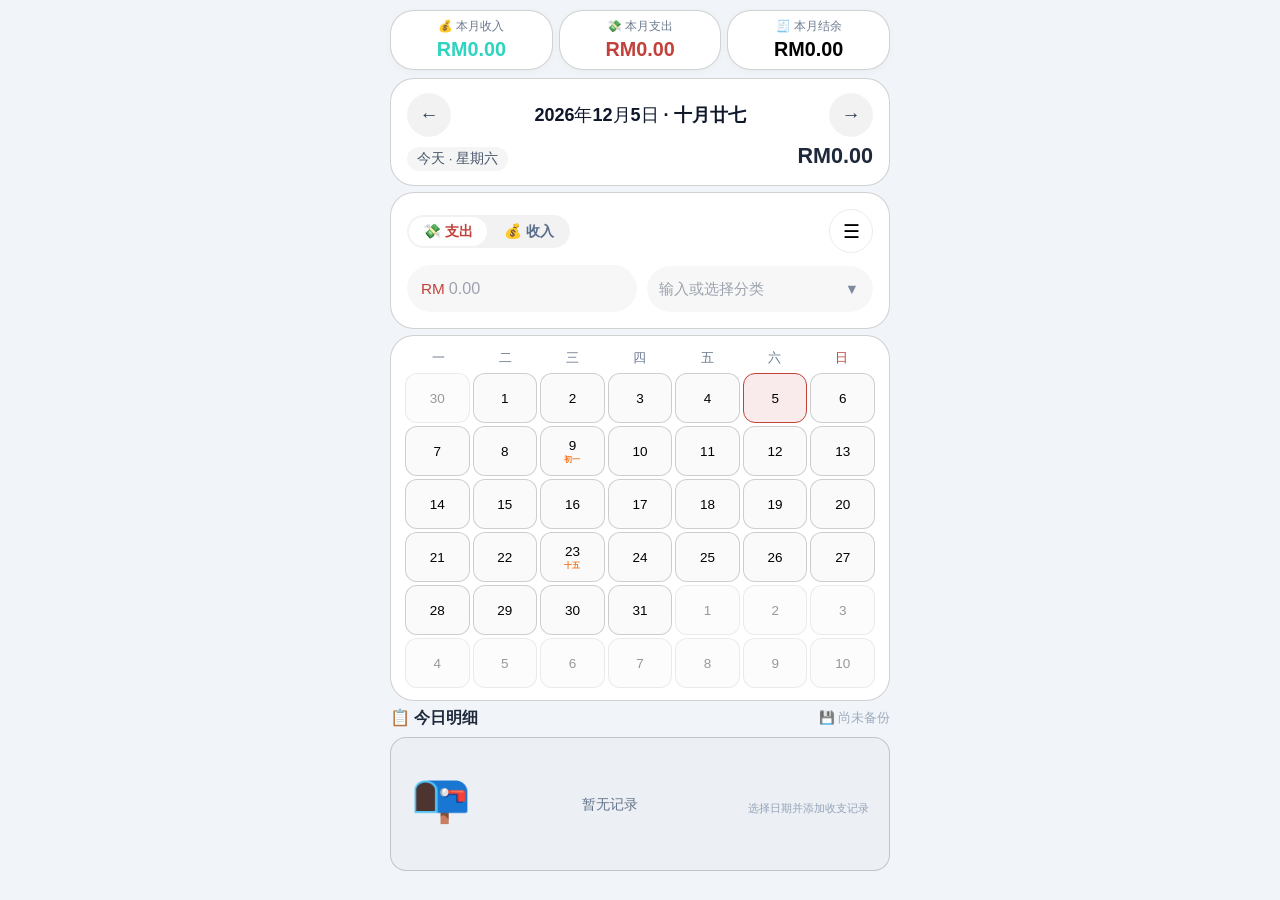
==== commit 3deec3de: "Add files via upload" ====
--- a/index.html
+++ b/index.html
@@ -3014,41 +3014,50 @@
                 return types.map(t => translateCategory(t, targetLang));
             }
 
-// 翻译记录中的 note（处理 "分类名 · 备注" 这种格式）
-// 翻译记录中的 note（处理 "分类名 · 备注" 这种格式）
-// 翻译记录中的 note（处理 "分类名 · 备注" 这种格式）
+// 统一解析 note 中的"分类 / 份数 / 备注"三部分，支持以下所有历史格式：
+// "分类"、"分类 (N人份)"、"分类 · 备注"、"分类 (N人份) · 备注"
+function parseEntryNote(note) {
+    if (typeof note !== 'string') return { category: '', pax: null, extra: '' };
+    let rest = note;
+    let extra = '';
+    const dotIndex = rest.indexOf(' · ');
+    if (dotIndex !== -1) {
+        extra = rest.substring(dotIndex + 3);
+        rest = rest.substring(0, dotIndex);
+    }
+    let pax = null;
+    const paxMatch = rest.match(/^(.+?)\s*\((\d+)\s*(?:人份|servings)\)$/i);
+    let category = rest;
+    if (paxMatch) {
+        category = paxMatch[1];
+        pax = paxMatch[2];
+    }
+    return { category, pax, extra };
+}
+
+// 与 parseEntryNote 对应的构建函数，保证份数 + 备注可以同时保留
+function buildEntryNote(category, pax, extra) {
+    let result = category;
+    if (pax) result += ` (${pax}${t('servings')})`;
+    if (extra && extra.trim()) result += ` · ${extra.trim()}`;
+    return result;
+}
+
+// 翻译记录中的 note（基于 parseEntryNote 统一解析，支持份数+备注同时存在）
 function translateNote(note, targetLang) {
     if (!note) return note;
     const target = targetLang || currentLanguage;
-    
+
     // 已经是目标语言，无需翻译
     if (target === 'zh-CN') return note;
-    
-    // 匹配 "分类名 · 备注" 格式
-    const dotParts = note.split(' · ');
-    if (dotParts.length === 2) {
-        const translatedCat = translateCategory(dotParts[0], target);
-        return translatedCat + ' · ' + dotParts[1];
-    }
-    
-    // 匹配中文 "分类名 (X人份)" 格式
-    const chinesePaxMatch = note.match(/^(.+?)\s*\((\d+)人份\)$/);
-    if (chinesePaxMatch) {
-        const translatedCat = translateCategory(chinesePaxMatch[1], target);
-        const servingsText = target === 'zh-CN' ? '人份' : 'servings';
-        return `${translatedCat} (${chinesePaxMatch[2]} ${servingsText})`;
-    }
-    
-    // 匹配英文 "分类名 (X servings)" 格式
-    const englishPaxMatch = note.match(/^(.+?)\s*\((\d+)\s*servings\)$/i);
-    if (englishPaxMatch) {
-        const translatedCat = translateCategory(englishPaxMatch[1], target);
-        const servingsText = target === 'zh-CN' ? '人份' : 'servings';
-        return `${translatedCat} (${englishPaxMatch[2]} ${servingsText})`;
-    }
-    
-    // 纯分类名
-    return translateCategory(note, target);
+
+    const { category, pax, extra } = parseEntryNote(note);
+    const translatedCat = translateCategory(category, target);
+    const servingsText = target === 'zh-CN' ? '人份' : 'servings';
+    let result = translatedCat;
+    if (pax) result += ` (${pax} ${servingsText})`;
+    if (extra) result += ` · ${extra}`;
+    return result;
 }
 
             // ==================== 多货币配置 ====================
@@ -3884,56 +3893,40 @@
             entries = loadedEntries.filter(validateEntry);
         }
 
-        // 检查版本号
+        // 检查版本号（仅用于记录/未来迁移用途，不再用它来清空用户数据）
         const versionData = await dbManager.get('settings', 'appVersion');
         const storedVersion = versionData ? versionData.value : '0.0';
         const isNewVersion = storedVersion !== CONSTANTS.APP_VERSION;
 
-        // ===== 如果版本更新，强制覆盖四类数据 =====
+        // ===== 分类/支付方式：始终优先读取数据库中已保存的值，只有从未保存过时才用默认值 =====
+        // 之前的实现会在版本号变化时（即每次发新版本）强制用默认值覆盖，
+        // 导致用户自定义的分类、改名、排序全部被清空——这里改为“数据库有就用数据库的”。
+        const expenseCatsData = await dbManager.get('categories', 'expenseCats');
+        expenseCats = expenseCatsData ? expenseCatsData.value : [...CONSTANTS.DEFAULT_CATS.EXPENSE];
+
+        const incomeCatsData = await dbManager.get('categories', 'incomeCats');
+        incomeCats = incomeCatsData ? incomeCatsData.value : [...CONSTANTS.DEFAULT_CATS.INCOME];
+
+        const paymentTypesData = await dbManager.get('categories', 'paymentTypes');
+        paymentTypes = paymentTypesData ? paymentTypesData.value : [...CONSTANTS.DEFAULT_PAYMENT_TYPES];
+
+        const incomePaymentTypesData = await dbManager.get('categories', 'incomePaymentTypes');
+        if (incomePaymentTypesData) {
+            incomePaymentTypes = incomePaymentTypesData.value;
+        } else {
+            incomePaymentTypes = [...CONSTANTS.DEFAULT_INCOME_PAYMENT_TYPES];
+        }
+
+        // 首次安装（数据库中完全没有分类数据）时，把默认值写入数据库
+        if (!expenseCatsData) await dbManager.put('categories', { key: 'expenseCats', value: expenseCats });
+        if (!incomeCatsData) await dbManager.put('categories', { key: 'incomeCats', value: incomeCats });
+        if (!paymentTypesData) await dbManager.put('categories', { key: 'paymentTypes', value: paymentTypes });
+        if (!incomePaymentTypesData) await dbManager.put('categories', { key: 'incomePaymentTypes', value: incomePaymentTypes });
+
+        // 仅更新版本号记录，不再触碰用户数据
         if (isNewVersion) {
-            console.log('🔄 检测到新版本 ' + CONSTANTS.APP_VERSION + '，正在更新配置...');
-            
-            // 1. 支出分类 - 完全替换
-            expenseCats = [...CONSTANTS.DEFAULT_CATS.EXPENSE];
-            await dbManager.put('categories', { key: 'expenseCats', value: expenseCats });
-            console.log('✅ 支出分类已更新:', expenseCats);
-            
-            // 2. 收入分类 - 完全替换
-            incomeCats = [...CONSTANTS.DEFAULT_CATS.INCOME];
-            await dbManager.put('categories', { key: 'incomeCats', value: incomeCats });
-            console.log('✅ 收入分类已更新:', incomeCats);
-            
-            // 3. 支出方式 - 完全替换
-            paymentTypes = [...CONSTANTS.DEFAULT_PAYMENT_TYPES];
-            await dbManager.put('categories', { key: 'paymentTypes', value: paymentTypes });
-            console.log('✅ 支出方式已更新:', paymentTypes);
-            
-            // 4. 收款方式 - 完全替换
-            incomePaymentTypes = [...CONSTANTS.DEFAULT_INCOME_PAYMENT_TYPES];
-            await dbManager.put('categories', { key: 'incomePaymentTypes', value: incomePaymentTypes });
-            console.log('✅ 收款方式已更新:', incomePaymentTypes);
-            
-            // 更新版本号
             await dbManager.put('settings', { key: 'appVersion', value: CONSTANTS.APP_VERSION });
-            console.log('✅ 版本已更新至', CONSTANTS.APP_VERSION);
-            
-        } else {
-            // 版本相同，从数据库加载（保留用户可能的手动修改）
-            const expenseCatsData = await dbManager.get('categories', 'expenseCats');
-            expenseCats = expenseCatsData ? expenseCatsData.value : [...CONSTANTS.DEFAULT_CATS.EXPENSE];
-            
-            const incomeCatsData = await dbManager.get('categories', 'incomeCats');
-            incomeCats = incomeCatsData ? incomeCatsData.value : [...CONSTANTS.DEFAULT_CATS.INCOME];
-            
-            const paymentTypesData = await dbManager.get('categories', 'paymentTypes');
-            paymentTypes = paymentTypesData ? paymentTypesData.value : [...CONSTANTS.DEFAULT_PAYMENT_TYPES];
-            
-            const incomePaymentTypesData = await dbManager.get('categories', 'incomePaymentTypes');
-            if (incomePaymentTypesData) {
-                incomePaymentTypes = incomePaymentTypesData.value;
-            } else {
-                incomePaymentTypes = [...CONSTANTS.DEFAULT_INCOME_PAYMENT_TYPES];
-            }
+            console.log('✅ 版本已更新至', CONSTANTS.APP_VERSION, '（分类等数据保持不变）');
         }
 
         // ===== 加载 UI 设置（不受版本影响，始终保持）=====
@@ -4344,7 +4337,7 @@
         classList.toggle('today', dateStr === todayStr);
         classList.toggle('other-month', !isCurrentMonth);
         dayDiv.setAttribute('data-date', dateStr);
-        dayDiv.setAttribute('aria-label', `${dateStr}，${t('expenseLabel')}${expense.toFixed(0)}，${t('incomeLabel')}${income.toFixed(0)}`);
+        dayDiv.setAttribute('aria-label', `${dateStr}，${t('expenseLabel')}${expense.toFixed(getDecimalPlaces())}，${t('incomeLabel')}${income.toFixed(getDecimalPlaces())}`);
 
         const numDiv = dayDiv.querySelector('.day-number');
         numDiv.textContent = dayNum;
@@ -4353,11 +4346,11 @@
         const incomeSpan = dayDiv.querySelector('.day-income');
         if (isCurrentMonth) {
             if (expense > 0) {
-                expenseSpan.textContent = `-${convertToDisplayAmount(expense).toFixed(0)}`;
+                expenseSpan.textContent = `-${convertToDisplayAmount(expense).toFixed(getDecimalPlaces())}`;
                 expenseSpan.style.display = 'block';
             } else expenseSpan.style.display = 'none';
             if (income > 0) {
-                incomeSpan.textContent = `+${convertToDisplayAmount(income).toFixed(0)}`;
+                incomeSpan.textContent = `+${convertToDisplayAmount(income).toFixed(getDecimalPlaces())}`;
                 incomeSpan.style.display = 'block';
             } else incomeSpan.style.display = 'none';
         } else {
@@ -4438,17 +4431,17 @@
                 const incomeSpan = dayEl.querySelector('.day-income');
                 if (expenseSpan) {
                     if (expense > 0) {
-                        expenseSpan.textContent = `-${convertToDisplayAmount(expense).toFixed(0)}`;
+                        expenseSpan.textContent = `-${convertToDisplayAmount(expense).toFixed(getDecimalPlaces())}`;
                         expenseSpan.style.display = 'block';
                     } else expenseSpan.style.display = 'none';
                 }
                 if (incomeSpan) {
                     if (income > 0) {
-                        incomeSpan.textContent = `+${convertToDisplayAmount(income).toFixed(0)}`;
+                        incomeSpan.textContent = `+${convertToDisplayAmount(income).toFixed(getDecimalPlaces())}`;
                         incomeSpan.style.display = 'block';
                     } else incomeSpan.style.display = 'none';
                 }
-                dayEl.setAttribute('aria-label', `${dateStr}，${t('expenseLabel')}${expense.toFixed(0)}，${t('incomeLabel')}${income.toFixed(0)}`);
+                dayEl.setAttribute('aria-label', `${dateStr}，${t('expenseLabel')}${expense.toFixed(getDecimalPlaces())}，${t('incomeLabel')}${income.toFixed(getDecimalPlaces())}`);
                 renderSelectedDayTotal();
                 renderTopCards();
             }
@@ -4579,11 +4572,7 @@
             function showNoteModal(amount, category, payType, paxInfo = null) {
             if (!featureNoteEnabled) {
     const entry = createNewEntry(amount, category, payType || getDefaultPayType());
-    if (paxInfo) {
-        entry.note = `${category} (${paxInfo}${t('servings')})`;
-    } else {
-        entry.note = category;
-    }
+    entry.note = buildEntryNote(category, paxInfo, '');
     saveEntry(entry).then(async (success) => {
         if (!success) { isAdding = false; return; }
         await enforceMaxEntries();
@@ -4645,19 +4634,16 @@
                 const saveWithNote = async (note) => {
                     modalManager.close(modal);
                     const entry = createNewEntry(amount, category, payType || getDefaultPayType());
-                    // 存储 note 时保留中文原始分类名
+                    // 存储 note 时保留中文原始分类名；份数信息与备注可以同时保留
+                    let trimmedNote = '';
                     if (note && note.trim()) {
-                        let trimmedNote = note.trim();
+                        trimmedNote = note.trim();
                         if (trimmedNote.length > CONSTANTS.MAX_NOTE_LENGTH) {
                             trimmedNote = trimmedNote.slice(0, CONSTANTS.MAX_NOTE_LENGTH);
                             showToast(t('noteTruncated') + ' ' + CONSTANTS.MAX_NOTE_LENGTH + ' ' + t('characters'));
                         }
-                        entry.note = `${category} · ${trimmedNote}`;
-                    } else if (paxInfo) {
-                        entry.note = `${category} (${paxInfo}${t('servings')})`;
-                    } else {
-                        entry.note = category;
                     }
+                    entry.note = buildEntryNote(category, paxInfo, trimmedNote);
                     // 保存成功后
 const success = await saveEntry(entry);
 if (!success) {
@@ -4787,20 +4773,11 @@
     const oldEntry = { ...entry };
     const displayAmount = convertToDisplayAmount(entry.amount).toFixed(getDecimalPlaces());
 
-    // 解析原始 note 中的分类和备注
-    let originalCategory = entry.note;
-    let originalNote = '';
-    const dotIndex = entry.note.indexOf(' · ');
-    if (dotIndex !== -1) {
-        originalCategory = entry.note.substring(0, dotIndex);
-        originalNote = entry.note.substring(dotIndex + 3);
-    }
-    // 处理份数格式 (分类名 (X人份))
-    const paxMatch = entry.note.match(/^(.+?)\s*\((\d+)人份\)$/);
-    if (paxMatch) {
-        originalCategory = paxMatch[1];
-        originalNote = `${paxMatch[2]}人份`;
-    }
+    // 解析原始 note 中的分类、份数和备注（份数与备注可能同时存在）
+    const parsedOriginal = parseEntryNote(entry.note);
+    let originalCategory = parsedOriginal.category;
+    let originalPax = parsedOriginal.pax;
+    let originalNote = parsedOriginal.extra;
 
     const displayCategory = translateCategory(originalCategory, currentLanguage);
     const displayNote = originalNote;
@@ -5073,17 +5050,9 @@
 
         // 获取备注内容
         let noteContent = modal.querySelector('#editNote').value.trim();
-        
-        // 构建最终的 note
-        let finalNote = newCat;
-        if (noteContent) {
-            finalNote = `${newCat} · ${noteContent}`;
-        }
-        
-        // 检查是否是份数格式的备注（保持原格式）
-        if (!noteContent && originalNote && originalNote.includes('人份')) {
-            finalNote = `${newCat} (${originalNote})`;
-        }
+
+        // 构建最终的 note，份数信息（originalPax）与备注可以同时保留
+        const finalNote = buildEntryNote(newCat, originalPax, noteContent);
 
         entry.amount = newAmount;
         entry.note = finalNote;
@@ -5461,12 +5430,7 @@
         incomeCats.forEach(cat => { catIncStats[cat] = 0; });
 
         entriesToExport.forEach(e => {
-            const cat = e.note || '';
-            let pureCat = cat;
-            const dotIdx = pureCat.indexOf(' · ');
-            if (dotIdx > 0) pureCat = pureCat.substring(0, dotIdx);
-            const paxMatch = pureCat.match(/^(.+?)\s*\(\d+人份\)$/);
-            if (paxMatch) pureCat = paxMatch[1];
+            const pureCat = parseEntryNote(e.note || '').category;
 
             if (e.type === 'expense') {
                 catExpStats[pureCat] = (catExpStats[pureCat] || 0) + e.amount;
@@ -5586,12 +5550,7 @@
     incomeCats.forEach(cat => { categoryIncomeStats[cat] = 0; });
 
     monthEntries.forEach(e => {
-        const cat = e.note || '';
-        let pureCat = cat;
-        const dotIdx = pureCat.indexOf(' · ');
-        if (dotIdx > 0) pureCat = pureCat.substring(0, dotIdx);
-        const paxMatch = pureCat.match(/^(.+?)\s*\(\d+人份\)$/);
-        if (paxMatch) pureCat = paxMatch[1];
+        const pureCat = parseEntryNote(e.note || '').category;
 
         if (e.type === 'expense') {
             if (categoryExpenseStats.hasOwnProperty(pureCat)) {
@@ -5907,10 +5866,9 @@
                                     if (index !== -1) currentCats[index] = newName;
                                     const updatedEntries = [];
                                     entries.forEach(e => {
-                                        const noteWithoutPax = e.note.replace(new RegExp(`\\s*\\(\\d+${t('servings')}\\)$`), '');
-                                        if (e.note === oldName || noteWithoutPax === oldName) {
-                                            const paxMatch = e.note.match(new RegExp(`\\((\\d+)${t('servings')}\\)$`));
-                                            e.note = paxMatch ? `${newName} (${paxMatch[1]}${t('servings')})` : newName;
+                                        const parsed = parseEntryNote(e.note);
+                                        if (parsed.category === oldName) {
+                                            e.note = buildEntryNote(newName, parsed.pax, parsed.extra);
                                             updatedEntries.push(e);
                                         }
                                     });
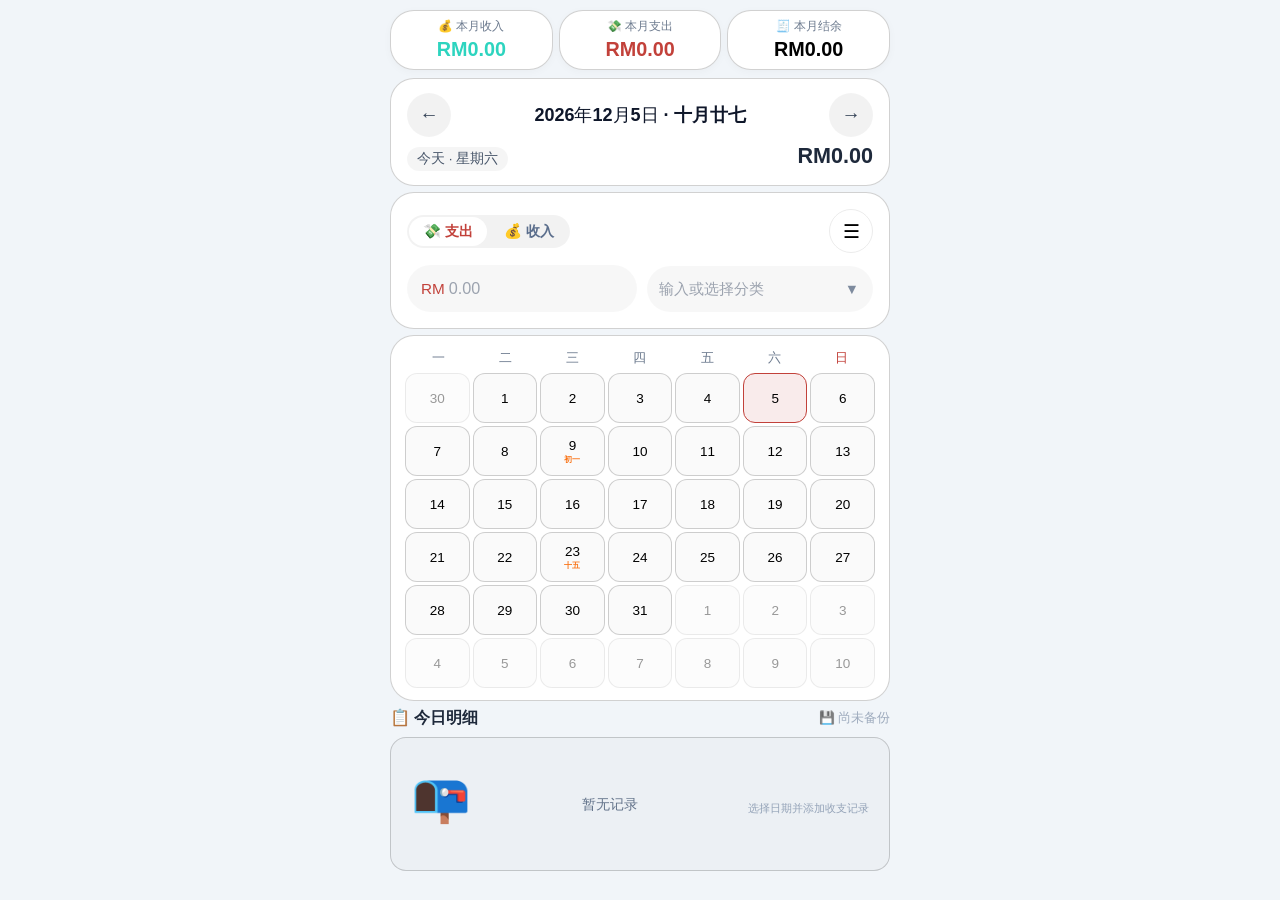
==== commit e60ba836: "Add files via upload" ====
--- a/index.html
+++ b/index.html
@@ -2396,6 +2396,7 @@
                     selectDateAdd: '选择日期并添加收支记录',
                     notBackedUp: '💾 尚未备份',
                     justBackedUp: '💾 刚刚备份',
+                    minutesAgo: '分钟前备份',
                     hoursAgo: '小时前备份',
                     daysAgo: '天前备份',
                     totalExpense: '💸 总支出',
@@ -2697,6 +2698,7 @@
                     selectDateAdd: 'Select a date and add entries',
                     notBackedUp: '💾 Not backed up',
                     justBackedUp: '💾 Just backed up',
+                    minutesAgo: 'minutes ago',
                     hoursAgo: 'hours ago',
                     daysAgo: 'days ago',
                     totalExpense: '💸 Total Expense',
@@ -6475,13 +6477,26 @@
 
             function updateBackupStatus(lastBackupTime) {
                 const now = new Date(), last = new Date(lastBackupTime);
-                const diffMs = now - last, diffDays = Math.floor(diffMs / 86400000), diffHours = Math.floor(diffMs / 3600000);
+                const diffMs = now - last;
+                const diffDays = Math.floor(diffMs / 86400000);
+                const diffHours = Math.floor(diffMs / 3600000);
+                const diffMinutes = Math.floor(diffMs / 60000);
                 const el = document.getElementById("backupStatus");
                 if (!el) return;
-                if (diffDays === 0) el.innerText = diffHours === 0 ? t('justBackedUp') : `💾 ${diffHours} ${t('hoursAgo')}`;
-                else if (diffDays === 1) el.innerText = `💾 1 ${t('daysAgo')}`;
+                if (diffDays === 0) {
+                    if (diffMinutes < 5) el.innerText = t('justBackedUp');
+                    else if (diffHours === 0) el.innerText = `💾 ${diffMinutes} ${t('minutesAgo')}`;
+                    else el.innerText = `💾 ${diffHours} ${t('hoursAgo')}`;
+                } else if (diffDays === 1) el.innerText = `💾 1 ${t('daysAgo')}`;
                 else el.innerText = `💾 ${diffDays} ${t('daysAgo')}`;
             }
+
+            // 每分钟刷新一次备份状态文案，避免应用一直开着时文字停留在"刚刚备份"不更新
+            function refreshBackupStatusDisplay() {
+                const savedBackupTime = localStorage.getItem('lastBackupTime');
+                if (savedBackupTime) updateBackupStatus(savedBackupTime);
+            }
+            setInterval(refreshBackupStatusDisplay, 60000);
 
             // ==================== 导入备份（补全 incomePaymentTypes）====================
             function showImportDialog() {
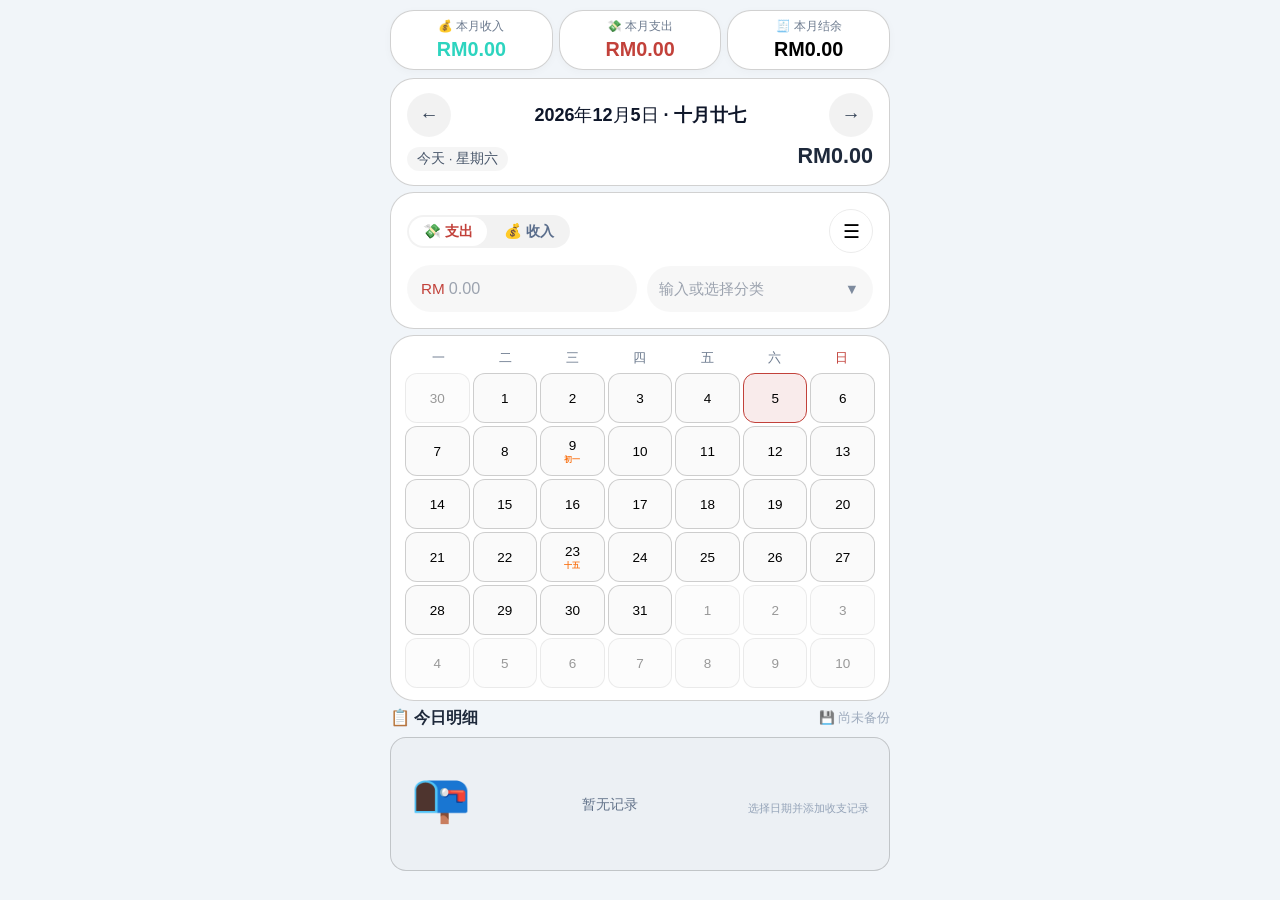
==== commit 8b621eb6: "Add files via upload" ====
--- a/index.html
+++ b/index.html
@@ -79,6 +79,34 @@
             box-shadow: 0 2px 8px rgba(0, 0, 0, 0.03);
             border: 1px solid var(--border-light);
             cursor: pointer;
+            transform: scale(1);
+        }
+
+        .stat-card:active {
+            transform: scale(0.96);
+        }
+
+        .stat-number {
+            display: inline-block;
+        }
+
+        .stat-number.amount-pop,
+        .selected-amount.amount-pop {
+            animation: amountPop 0.3s ease;
+        }
+
+        @keyframes amountPop {
+            0% {
+                transform: scale(0.85);
+                opacity: 0.4;
+            }
+            60% {
+                transform: scale(1.08);
+                opacity: 1;
+            }
+            100% {
+                transform: scale(1);
+            }
         }
 
         .stat-label {
@@ -463,7 +491,19 @@
             border: 2px solid #3b82f6;
             background: rgba(59, 130, 246, 0.1);
             box-shadow: 0 0 0 1px rgba(59, 130, 246, 0.2);
-            animation: none;
+            animation: daySelectPop 0.25s ease;
+        }
+
+        @keyframes daySelectPop {
+            0% {
+                transform: scale(0.85);
+            }
+            60% {
+                transform: scale(1.06);
+            }
+            100% {
+                transform: scale(1);
+            }
         }
 
         @keyframes breath {
@@ -560,10 +600,48 @@
             align-items: center;
             border: 1px solid var(--border-light);
             transition: all 0.1s;
+            animation: entryFadeIn 0.32s ease backwards;
         }
 
         .entries-list li:active {
             transform: scale(0.98);
+        }
+
+        .entries-list li:nth-child(1) { animation-delay: 0.02s; }
+        .entries-list li:nth-child(2) { animation-delay: 0.06s; }
+        .entries-list li:nth-child(3) { animation-delay: 0.10s; }
+        .entries-list li:nth-child(4) { animation-delay: 0.14s; }
+        .entries-list li:nth-child(5) { animation-delay: 0.18s; }
+
+        @keyframes entryFadeIn {
+            from {
+                opacity: 0;
+                transform: translateY(8px) scale(0.98);
+            }
+            to {
+                opacity: 1;
+                transform: translateY(0) scale(1);
+            }
+        }
+
+        .entries-list li.entry-removing {
+            animation: entryFadeOut 0.22s ease forwards;
+        }
+
+        @keyframes entryFadeOut {
+            from {
+                opacity: 1;
+                transform: scale(1);
+                max-height: 100px;
+            }
+            to {
+                opacity: 0;
+                transform: scale(0.9);
+                max-height: 0;
+                margin-bottom: 0;
+                padding-top: 0;
+                padding-bottom: 0;
+            }
         }
 
         .entry-info {
@@ -756,6 +834,30 @@
             to {
                 opacity: 1;
                 transform: translateY(0);
+            }
+        }
+
+        .modal-overlay.closing {
+            animation: fadeOut 0.18s ease forwards;
+        }
+
+        .modal-content.closing {
+            animation: slideDown 0.18s ease forwards;
+        }
+
+        @keyframes fadeOut {
+            from { opacity: 1; }
+            to { opacity: 0; }
+        }
+
+        @keyframes slideDown {
+            from {
+                opacity: 1;
+                transform: translateY(0);
+            }
+            to {
+                opacity: 0;
+                transform: translateY(16px);
             }
         }
 
@@ -2031,7 +2133,8 @@
                         <div class="menu-item" id="manageIncomePaymentTypes" role="menuitem">💰 管理收款方式</div>
                         <div class="menu-item" id="togglePaxFeature" role="menuitem">🍽️ 人份选择 [已关闭 🔴]</div>
                         <div class="menu-item" id="toggleNoteFeature" role="menuitem">📝 备注填写 [已关闭 🔴]</div>
-<div class="menu-item" id="exportNoteBtn" role="menuitem"> 导出笔记（以文字分享）</div>
+                        <div class="menu-item" id="toggleAutoDecimalFeature" role="menuitem">🔢 自动小数点 [已关闭 🔴]</div>
+<div class="menu-item" id="exportNoteBtn" role="menuitem"> 导出笔记（可复制）</div>
                         <div class="menu-item" id="exportMenuItem" role="menuitem">📤 导出备份（可选月份）</div>
                         <div class="menu-item" id="importMenuItem" role="menuitem">📥 导入备份（可选月份）</div>
                         <div class="menu-item" id="clearDataMenuItem" role="menuitem">🗑 清空所有数据</div>
@@ -2041,7 +2144,7 @@
             <div class="input-row">
                 <div class="amount-box">
                     <span id="currencySymbol">RM</span>
-                    <input type="text" id="amountInput" placeholder="0.00" inputmode="numeric" aria-label="金额">
+                    <input type="text" id="amountInput" placeholder="0.00" inputmode="decimal" aria-label="金额">
                 </div>
                 <div class="category-wrapper">
                     <input type="text" id="categoryInput" placeholder="输入或选择分类" aria-label="分类" autocomplete="off">
@@ -2355,6 +2458,7 @@
             // ==================== 功能开关 ====================
             let featurePaxEnabled = false;   // 人份选择开关（默认关闭）
             let featureNoteEnabled = false;  // 备注填写开关（默认关闭）
+            let featureAutoDecimalEnabled = false;  // 自动小数点开关（默认关闭）
 
                         // ==================== 多语言配置 ====================
             const LANGUAGES = {
@@ -2385,7 +2489,7 @@
                     manageIncomeCats: '💰 管理收入分类',
                     managePaymentTypes: '💳 管理支付方式',
                     manageIncomePaymentTypes: '💰 管理收款方式',
-                    exportNote: '📄 导出笔记（以文字分享）',
+                    exportNote: '📄 导出笔记（可复制）',
                     exportBackup: '📤 导出备份（可选月份）',
                     importBackup: '📥 导入备份（可选月份）',
                     clearData: '🗑 清空所有数据',
@@ -2658,6 +2762,11 @@
                     currentLanguage: '当前语言',
                     paxHint: ' 提示：可在菜单栏「人份选择」开关此功能',
 noteHint: ' 提示：可在菜单栏「备注填写」开关此功能',
+                    onLabel: '已开启 🟢',
+                    offLabel: '已关闭 🔴',
+                    paxFeatureName: '🍽️ 人份选择',
+                    noteFeatureName: '📝 备注填写',
+                    autoDecimalFeatureName: '🔢 自动小数点',
                 },
                 'en-US': {
                     name: 'English',
@@ -2959,6 +3068,11 @@
                     currentLanguage: 'Current Language',
                     paxHint: ' Tip: Toggle "Servings" in menu',
 noteHint: ' Tip: Toggle "Note" in menu',
+                    onLabel: 'On 🟢',
+                    offLabel: 'Off 🔴',
+                    paxFeatureName: '🍽️ Servings Selection',
+                    noteFeatureName: '📝 Note Field',
+                    autoDecimalFeatureName: '🔢 Auto Decimal Point',
                 }
             };
 
@@ -3504,13 +3618,19 @@
 
                 close(modal) {
                     if (modal && document.body.contains(modal)) {
-                        modal.remove();
-                        if (this.currentModal === modal) {
-                            this.currentModal = null;
-                            document.body.classList.remove('modal-open');
-                            document.body.style.top = '';
-                            window.scrollTo(0, this.scrollPosition);
-                        }
+                        const content = modal.querySelector('.modal-content');
+                        modal.classList.add('closing');
+                        if (content) content.classList.add('closing');
+                        const finish = () => {
+                            if (document.body.contains(modal)) modal.remove();
+                            if (this.currentModal === modal) {
+                                this.currentModal = null;
+                                document.body.classList.remove('modal-open');
+                                document.body.style.top = '';
+                                window.scrollTo(0, this.scrollPosition);
+                            }
+                        };
+                        setTimeout(finish, 180);
                     }
                 }
 
@@ -3671,13 +3791,37 @@
             }
 
             // ==================== 银行App式金额输入（自动补小数点）====================
-            // 只允许输入数字，始终按“分”从右往左录入，自动格式化为 X.XX，
+            // 若“自动小数点”开关已开启：只允许输入数字，始终按“分”从右往左录入，自动格式化为 X.XX，
             // 光标始终保持在末尾，无需用户手动输入小数点，也不会出现多个小数点等异常输入。
+            // 若开关关闭（默认）：退化为普通金额输入，用户自行输入小数点，仅做基本校验（只允许数字和一个小数点，最多两位小数）。
             function applyMoneyMask(input) {
                 if (!input || input._moneyMaskBound) return;
                 input._moneyMaskBound = true;
                 const maxDigits = String(Math.round(CONSTANTS.MAX_AMOUNT * 100)).length + 1;
                 input.addEventListener('input', function() {
+                    if (!featureAutoDecimalEnabled) {
+                        // 普通模式：只保留数字和一个小数点，小数点后最多两位
+                        const cursorPos = this.selectionStart;
+                        const originalLength = this.value.length;
+                        let val = this.value.replace(/[^\d.]/g, '');
+                        const firstDot = val.indexOf('.');
+                        if (firstDot !== -1) {
+                            val = val.slice(0, firstDot + 1) + val.slice(firstDot + 1).replace(/\./g, '');
+                        }
+                        const dotIndex = val.indexOf('.');
+                        if (dotIndex !== -1 && val.length - dotIndex - 1 > 2) {
+                            val = val.slice(0, dotIndex + 3);
+                        }
+                        if (val !== this.value) {
+                            this.value = val;
+                            const diff = originalLength - val.length;
+                            const newPos = Math.max(0, (cursorPos || val.length) - diff);
+                            this.setSelectionRange(newPos, newPos);
+                        }
+                        this._lastValid = val;
+                        updateInputColor();
+                        return;
+                    }
                     let digits = this.value.replace(/\D/g, '');
                     digits = digits.replace(/^0+/, '');
                     if (digits === '') {
@@ -3696,12 +3840,12 @@
                     this.setSelectionRange(this.value.length, this.value.length);
                     updateInputColor();
                 });
-                // 防止用户通过光标拖动到中间插入数字，始终强制点击后光标停在末尾
+                // 防止用户通过光标拖动到中间插入数字，始终强制点击后光标停在末尾（仅在自动小数点模式下生效）
                 input.addEventListener('click', function() {
-                    this.setSelectionRange(this.value.length, this.value.length);
+                    if (featureAutoDecimalEnabled) this.setSelectionRange(this.value.length, this.value.length);
                 });
                 input.addEventListener('focus', function() {
-                    this.setSelectionRange(this.value.length, this.value.length);
+                    if (featureAutoDecimalEnabled) this.setSelectionRange(this.value.length, this.value.length);
                 });
             }
 
@@ -3977,22 +4121,24 @@
         } else {
             featureNoteEnabled = false;  // 默认关闭
         }
+
+        const autoDecimalSetting = await dbManager.get('settings', 'featureAutoDecimalEnabled');
+        if (autoDecimalSetting !== undefined && autoDecimalSetting.value !== undefined) {
+            featureAutoDecimalEnabled = autoDecimalSetting.value;
+        } else {
+            featureAutoDecimalEnabled = false;  // 默认关闭
+        }
     } catch (e) {
         console.warn('加载功能开关设置失败，使用默认值', e);
         featurePaxEnabled = false;
         featureNoteEnabled = false;
+        featureAutoDecimalEnabled = false;
     }
 
-// 更新菜单按钮文字
-const togglePaxBtn = document.getElementById('togglePaxFeature');
-if (togglePaxBtn) {
-    togglePaxBtn.innerHTML = featurePaxEnabled ? '🍽️ 人份选择 [已开启 🟢]' : '🍽️ 人份选择 [已关闭 🔴]';
+// 更新菜单按钮文字（多语言）
+updateFeatureToggleButtons();
 }
-const toggleNoteBtn = document.getElementById('toggleNoteFeature');
-if (toggleNoteBtn) {
-    toggleNoteBtn.innerHTML = featureNoteEnabled ? '📝 备注填写 [已开启 🟢]' : '📝 备注填写 [已关闭 🔴]';
-}
-}
+
 
             function getDayStats(date) {
                 const dayEntries = dateMap[date] || [];
@@ -4208,6 +4354,22 @@
                     const el = document.getElementById(id);
                     if (el) el.innerHTML = t(key);
                 });
+
+                updateFeatureToggleButtons();
+            }
+
+            // 功能开关菜单项的多语言文案：名称 + [已开启/已关闭]
+            function featureToggleLabel(nameKey, enabled) {
+                return `${t(nameKey)} [${enabled ? t('onLabel') : t('offLabel')}]`;
+            }
+
+            function updateFeatureToggleButtons() {
+                const togglePaxBtn = document.getElementById('togglePaxFeature');
+                if (togglePaxBtn) togglePaxBtn.innerHTML = featureToggleLabel('paxFeatureName', featurePaxEnabled);
+                const toggleNoteBtn = document.getElementById('toggleNoteFeature');
+                if (toggleNoteBtn) toggleNoteBtn.innerHTML = featureToggleLabel('noteFeatureName', featureNoteEnabled);
+                const toggleAutoDecimalBtn = document.getElementById('toggleAutoDecimalFeature');
+                if (toggleAutoDecimalBtn) toggleAutoDecimalBtn.innerHTML = featureToggleLabel('autoDecimalFeatureName', featureAutoDecimalEnabled);
             }
 
             function updateWeekdaysLanguage() {
@@ -4221,14 +4383,28 @@
             }
 
                         // ==================== 渲染函数 ====================
+            function pulseNumber(el) {
+                if (!el) return;
+                el.classList.remove('amount-pop');
+                // 强制重排以便动画能重新触发
+                void el.offsetWidth;
+                el.classList.add('amount-pop');
+            }
+
             function renderTopCards() {
                 const stats = getMonthStats(currentYear, currentMonth);
                 const symbol = getCurrencySymbol();
                 const decimals = getDecimalPlaces();
-                document.getElementById('monthIncomeAmount').innerHTML = stats.income > 0 ? `+${symbol}${convertToDisplayAmount(stats.income).toFixed(decimals)}` : `${symbol}0.${'0'.repeat(decimals)}`;
-                document.getElementById('monthExpenseAmount').innerHTML = stats.expense > 0 ? `-${symbol}${convertToDisplayAmount(stats.expense).toFixed(decimals)}` : `${symbol}0.${'0'.repeat(decimals)}`;
+                const incomeEl = document.getElementById('monthIncomeAmount');
+                const expenseEl = document.getElementById('monthExpenseAmount');
+                const prevIncomeText = incomeEl.innerHTML, prevExpenseText = expenseEl.innerHTML;
+                incomeEl.innerHTML = stats.income > 0 ? `+${symbol}${convertToDisplayAmount(stats.income).toFixed(decimals)}` : `${symbol}0.${'0'.repeat(decimals)}`;
+                expenseEl.innerHTML = stats.expense > 0 ? `-${symbol}${convertToDisplayAmount(stats.expense).toFixed(decimals)}` : `${symbol}0.${'0'.repeat(decimals)}`;
+                if (incomeEl.innerHTML !== prevIncomeText) pulseNumber(incomeEl);
+                if (expenseEl.innerHTML !== prevExpenseText) pulseNumber(expenseEl);
                 const balVal = stats.balance;
                 const balanceEl = document.getElementById('monthBalanceAmount');
+                const prevBalanceText = balanceEl.innerHTML;
                 const convertedBalance = convertToDisplayAmount(balVal);
                 if (balVal > 0) {
                     balanceEl.innerHTML = `+${symbol}${convertedBalance.toFixed(decimals)}`;
@@ -4240,6 +4416,7 @@
                     balanceEl.innerHTML = `${symbol}0.${'0'.repeat(decimals)}`;
                     balanceEl.className = 'stat-number';
                 }
+                if (balanceEl.innerHTML !== prevBalanceText) pulseNumber(balanceEl);
             }
 
             function renderSelectedDayTotal() {
@@ -4247,6 +4424,7 @@
                 const totalEl = document.getElementById('selectedDateTotal');
                 const symbol = getCurrencySymbol();
                 const decimals = getDecimalPlaces();
+                const prevText = totalEl.innerHTML;
                 const convertedNet = convertToDisplayAmount(net);
                 if (net > 0) {
                     totalEl.innerHTML = `+${symbol}${convertedNet.toFixed(decimals)}`;
@@ -4258,6 +4436,7 @@
                     totalEl.innerHTML = `${symbol}0.${'0'.repeat(decimals)}`;
                     totalEl.className = 'selected-amount';
                 }
+                if (totalEl.innerHTML !== prevText) pulseNumber(totalEl);
             }
 
             // 替换整个 renderCalendarImmediate 函数
@@ -4792,7 +4971,7 @@
     const modal = modalManager.create(t('editRecord'),
         `<div style="margin-bottom:16px;">
             <label style="display:block;margin-bottom:8px;font-size:0.8rem;color:#64748b;">${t('amount')}</label>
-            <input type="text" inputmode="numeric" id="editAmount" value="${displayAmount}" style="width:100%;padding:14px;border-radius:16px;border:1px solid rgba(0,0,0,0.1);outline:none;font-size:16px;" aria-label="${t('amount')}">
+            <input type="text" inputmode="decimal" id="editAmount" value="${displayAmount}" style="width:100%;padding:14px;border-radius:16px;border:1px solid rgba(0,0,0,0.1);outline:none;font-size:16px;" aria-label="${t('amount')}">
         </div>
         <div style="margin-bottom:16px;">
             <label style="display:block;margin-bottom:8px;font-size:0.8rem;color:#64748b;">${t('category')}</label>
@@ -6435,7 +6614,7 @@
                     if (!filtered.length) { showToast(t('noDataMatch')); return; }
                     const exportData = {
                         source: 'main', version: '1.0', exportDate: new Date().toISOString(),
-                        entries: filtered, expenseCats, incomeCats, paymentTypes, incomePaymentTypes,featurePaxEnabled: featurePaxEnabled,featureNoteEnabled: featureNoteEnabled
+                        entries: filtered, expenseCats, incomeCats, paymentTypes, incomePaymentTypes,featurePaxEnabled: featurePaxEnabled,featureNoteEnabled: featureNoteEnabled,featureAutoDecimalEnabled: featureAutoDecimalEnabled
                     };
                     let fileName;
                     if (currentLanguage === 'zh-CN') {
@@ -6587,20 +6766,18 @@
 if (data.featurePaxEnabled !== undefined) {
     featurePaxEnabled = data.featurePaxEnabled;
     await dbManager.put('settings', { key: 'featurePaxEnabled', value: featurePaxEnabled });
-    const togglePaxBtn = document.getElementById('togglePaxFeature');
-    if (togglePaxBtn) {
-        togglePaxBtn.innerHTML = featurePaxEnabled ? '🍽️ 人份选择 [已开启 🟢]' : '🍽️ 人份选择 [已关闭 🔴]';
-    }
 }
 
 if (data.featureNoteEnabled !== undefined) {
     featureNoteEnabled = data.featureNoteEnabled;
     await dbManager.put('settings', { key: 'featureNoteEnabled', value: featureNoteEnabled });
-    const toggleNoteBtn = document.getElementById('toggleNoteFeature');
-    if (toggleNoteBtn) {
-        toggleNoteBtn.innerHTML = featureNoteEnabled ? '📝 备注填写 [已开启 🟢]' : '📝 备注填写 [已关闭 🔴]';
-    }
 }
+
+if (data.featureAutoDecimalEnabled !== undefined) {
+    featureAutoDecimalEnabled = data.featureAutoDecimalEnabled;
+    await dbManager.put('settings', { key: 'featureAutoDecimalEnabled', value: featureAutoDecimalEnabled });
+}
+updateFeatureToggleButtons();
                     rebuildStatsCache();
                     renderCalendar();
                     renderEntries();
@@ -6745,19 +6922,25 @@
 
                 document.getElementById('togglePaxFeature')?.addEventListener('click', async () => {
                     featurePaxEnabled = !featurePaxEnabled;
-                    const btn = document.getElementById('togglePaxFeature');
-                    if (btn) btn.innerHTML = featurePaxEnabled ? '🍽️ 人份选择 [已开启 🟢]' : '🍽️ 人份选择 [已关闭 🔴]';
+                    updateFeatureToggleButtons();
                     await dbManager.put('settings', { key: 'featurePaxEnabled', value: featurePaxEnabled });
-                    showToast(`人份选择${featurePaxEnabled ? '已开启 🟢' : '已关闭 🔴'}`);
+                    showToast(`${t('paxFeatureName')} ${featurePaxEnabled ? t('onLabel') : t('offLabel')}`);
                     closeMenu();
                 });
 
                 document.getElementById('toggleNoteFeature')?.addEventListener('click', async () => {
                     featureNoteEnabled = !featureNoteEnabled;
-                    const btn = document.getElementById('toggleNoteFeature');
-                    if (btn) btn.innerHTML = featureNoteEnabled ? '📝 备注填写 [已开启 🟢]' : '📝 备注填写 [已关闭 🔴]';
+                    updateFeatureToggleButtons();
                     await dbManager.put('settings', { key: 'featureNoteEnabled', value: featureNoteEnabled });
-                    showToast(`备注填写${featureNoteEnabled ? '已开启 🟢' : '已关闭 🔴'}`);
+                    showToast(`${t('noteFeatureName')} ${featureNoteEnabled ? t('onLabel') : t('offLabel')}`);
+                    closeMenu();
+                });
+
+                document.getElementById('toggleAutoDecimalFeature')?.addEventListener('click', async () => {
+                    featureAutoDecimalEnabled = !featureAutoDecimalEnabled;
+                    updateFeatureToggleButtons();
+                    await dbManager.put('settings', { key: 'featureAutoDecimalEnabled', value: featureAutoDecimalEnabled });
+                    showToast(`${t('autoDecimalFeatureName')} ${featureAutoDecimalEnabled ? t('onLabel') : t('offLabel')}`);
                     closeMenu();
                 });
             }
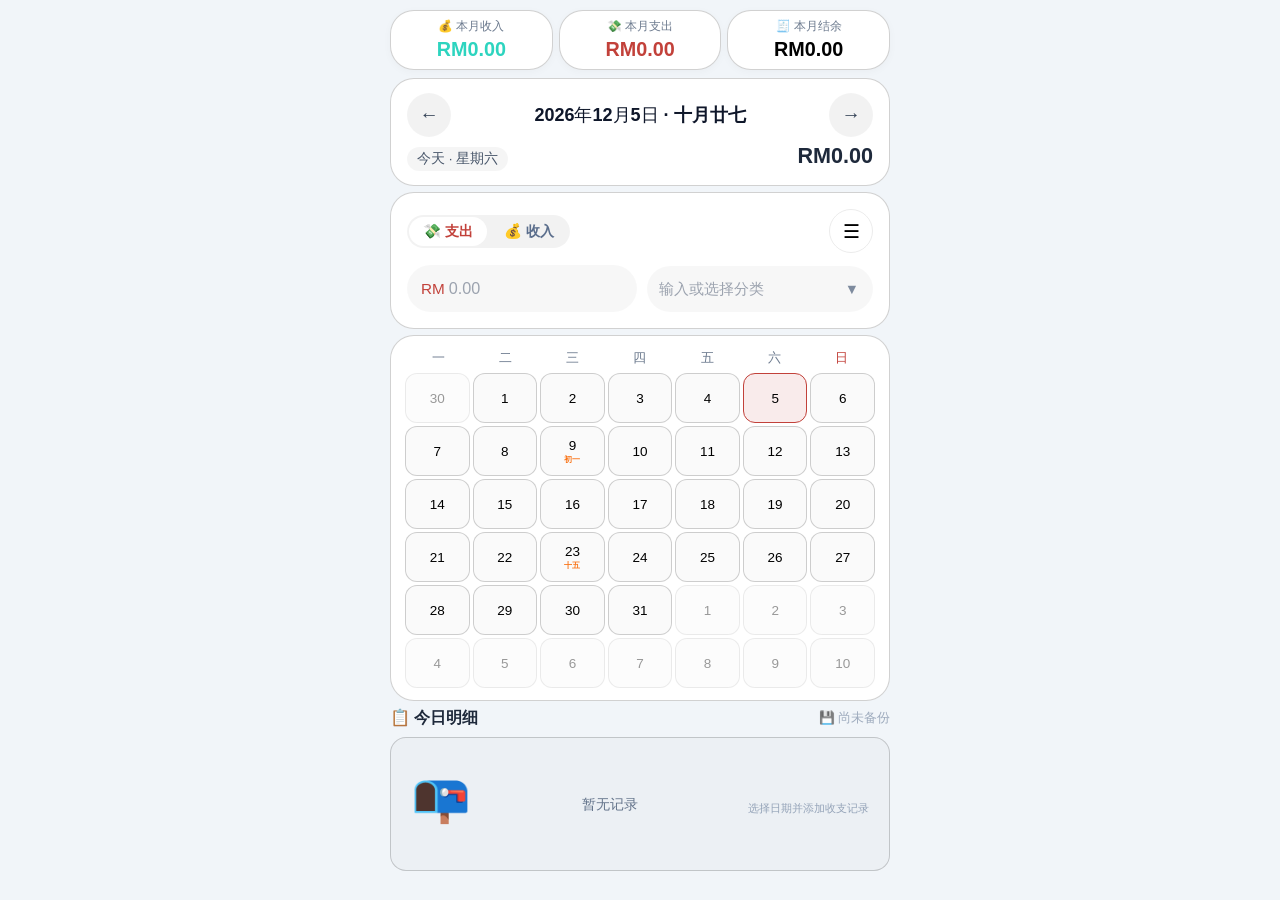
==== commit e2a481e5: "Add files via upload" ====
--- a/index.html
+++ b/index.html
@@ -318,6 +318,15 @@
             align-items: center;
         }
 
+        @keyframes breathingGlow {
+            0%, 100% {
+                opacity: 0.3;
+            }
+            50% {
+                opacity: 1;
+            }
+        }
+
         .amount-box {
             flex: 1;
             background: rgba(0, 0, 0, 0.03);
@@ -348,6 +357,7 @@
 
         .amount-box input::placeholder {
             color: #9ca3af;
+            animation: breathingGlow 2.6s ease-in-out infinite;
         }
 
         .amount-box:focus-within {
@@ -384,8 +394,21 @@
             cursor: pointer;
         }
 
-        #categoryInput::placeholder {
+        .category-placeholder {
+            position: absolute;
+            left: 12px;
+            top: 50%;
+            transform: translateY(-50%);
+            display: flex;
+            align-items: center;
+            font-size: calc(var(--font-size-base) * 0.85);
             color: #9ca3af;
+            pointer-events: none;
+            white-space: nowrap;
+        }
+
+        .category-placeholder .breathe {
+            animation: breathingGlow 2.6s ease-in-out infinite;
         }
 
         .dropdown-btn {
@@ -395,6 +418,7 @@
             color: #7e8b9e;
             cursor: pointer;
             padding: 0 2px;
+            animation: breathingGlow 2.6s ease-in-out infinite;
         }
 
         .category-dropdown {
@@ -1455,6 +1479,10 @@
 
         body.dark-mode input::placeholder,
         body.dark-mode textarea::placeholder {
+            color: #64748b;
+        }
+
+        body.dark-mode .category-placeholder {
             color: #64748b;
         }
 
@@ -2147,7 +2175,10 @@
                     <input type="text" id="amountInput" placeholder="0.00" inputmode="decimal" aria-label="金额">
                 </div>
                 <div class="category-wrapper">
-                    <input type="text" id="categoryInput" placeholder="输入或选择分类" aria-label="分类" autocomplete="off">
+                    <input type="text" id="categoryInput" placeholder="" aria-label="分类" autocomplete="off">
+                    <div class="category-placeholder" id="categoryPlaceholder" aria-hidden="true">
+                        <span class="breathe" id="categoryBreatheLabel">输入</span><span id="categoryPlaceholderRest">或选择分类</span>
+                    </div>
                     <button class="dropdown-btn" id="dropdownBtn" aria-label="选择分类">▼</button>
                     <div class="category-dropdown" id="categoryDropdown" role="listbox"></div>
                 </div>
@@ -2475,6 +2506,8 @@
                     income: '💰 收入',
                     amountPlaceholder: '0.00',
                     categoryPlaceholder: '输入或选择分类',
+                    categoryPlaceholderPrefix: '输入',
+                    categoryPlaceholderSuffix: '或选择分类',
                     installApp: '📱 安装应用',
                     installedApp: '✅ 已安装应用',
                     addToHome: '📱 添加到主屏幕',
@@ -2782,6 +2815,8 @@
                     amountPlaceholder: '0.00',
                     categoryStats: 'Category Stats',
                     categoryPlaceholder: 'Enter or select category',
+                    categoryPlaceholderPrefix: 'Enter',
+                    categoryPlaceholderSuffix: ' or select category',
                     installApp: '📱 Install App',
                     installedApp: '✅ Installed',
                     addToHome: '📱 Add to Home',
@@ -3777,6 +3812,7 @@
                     root.style.setProperty('--bg-color', uiSettings.bgColor);
                     root.style.setProperty('--card-bg', uiSettings.cardBg);
                     updateInputColor();
+                    if (typeof updateCategoryBreatheLabel === 'function') updateCategoryBreatheLabel();
                     applyTimeout = null;
                 }, 16);
             }
@@ -4289,6 +4325,25 @@
                 };
             }
 
+            // ==================== 分类"输入"呼吸灯标签同步 ====================
+            function updateCategoryBreatheLabel() {
+                const label = document.getElementById('categoryBreatheLabel');
+                const rest = document.getElementById('categoryPlaceholderRest');
+                if (!label || !rest) return;
+                label.textContent = t('categoryPlaceholderPrefix');
+                rest.textContent = t('categoryPlaceholderSuffix');
+            }
+
+            // 根据输入框是否为空,自动显示/隐藏自定义占位符浮层
+            function syncCategoryPlaceholderVisibility() {
+                const input = document.getElementById('categoryInput');
+                const ph = document.getElementById('categoryPlaceholder');
+                if (input && ph) {
+                    ph.style.display = input.value.trim() === '' ? 'flex' : 'none';
+                }
+                requestAnimationFrame(syncCategoryPlaceholderVisibility);
+            }
+
             // ==================== UI 语言更新（完全重写）====================
             function updateUILanguage() {
                 // 1. 更新顶部统计卡片标签
@@ -4302,7 +4357,7 @@
 
                 // 3. 更新 placeholder
                 document.getElementById('amountInput').placeholder = t('amountPlaceholder');
-                document.getElementById('categoryInput').placeholder = t('categoryPlaceholder');
+                updateCategoryBreatheLabel();
 
                 // 4. ⚠️ 不再原地翻译分类和支付方式数组！
                 // expenseCats / incomeCats / paymentTypes / incomePaymentTypes 始终存储中文
@@ -7027,6 +7082,8 @@
                     renderEntries();
                     renderCategoryDropdown();
                     updateInputColor();
+                    updateCategoryBreatheLabel();
+                    syncCategoryPlaceholderVisibility();
                     initBackToTop();
                     initServiceWorker();
                     updateInstallMenuText();
